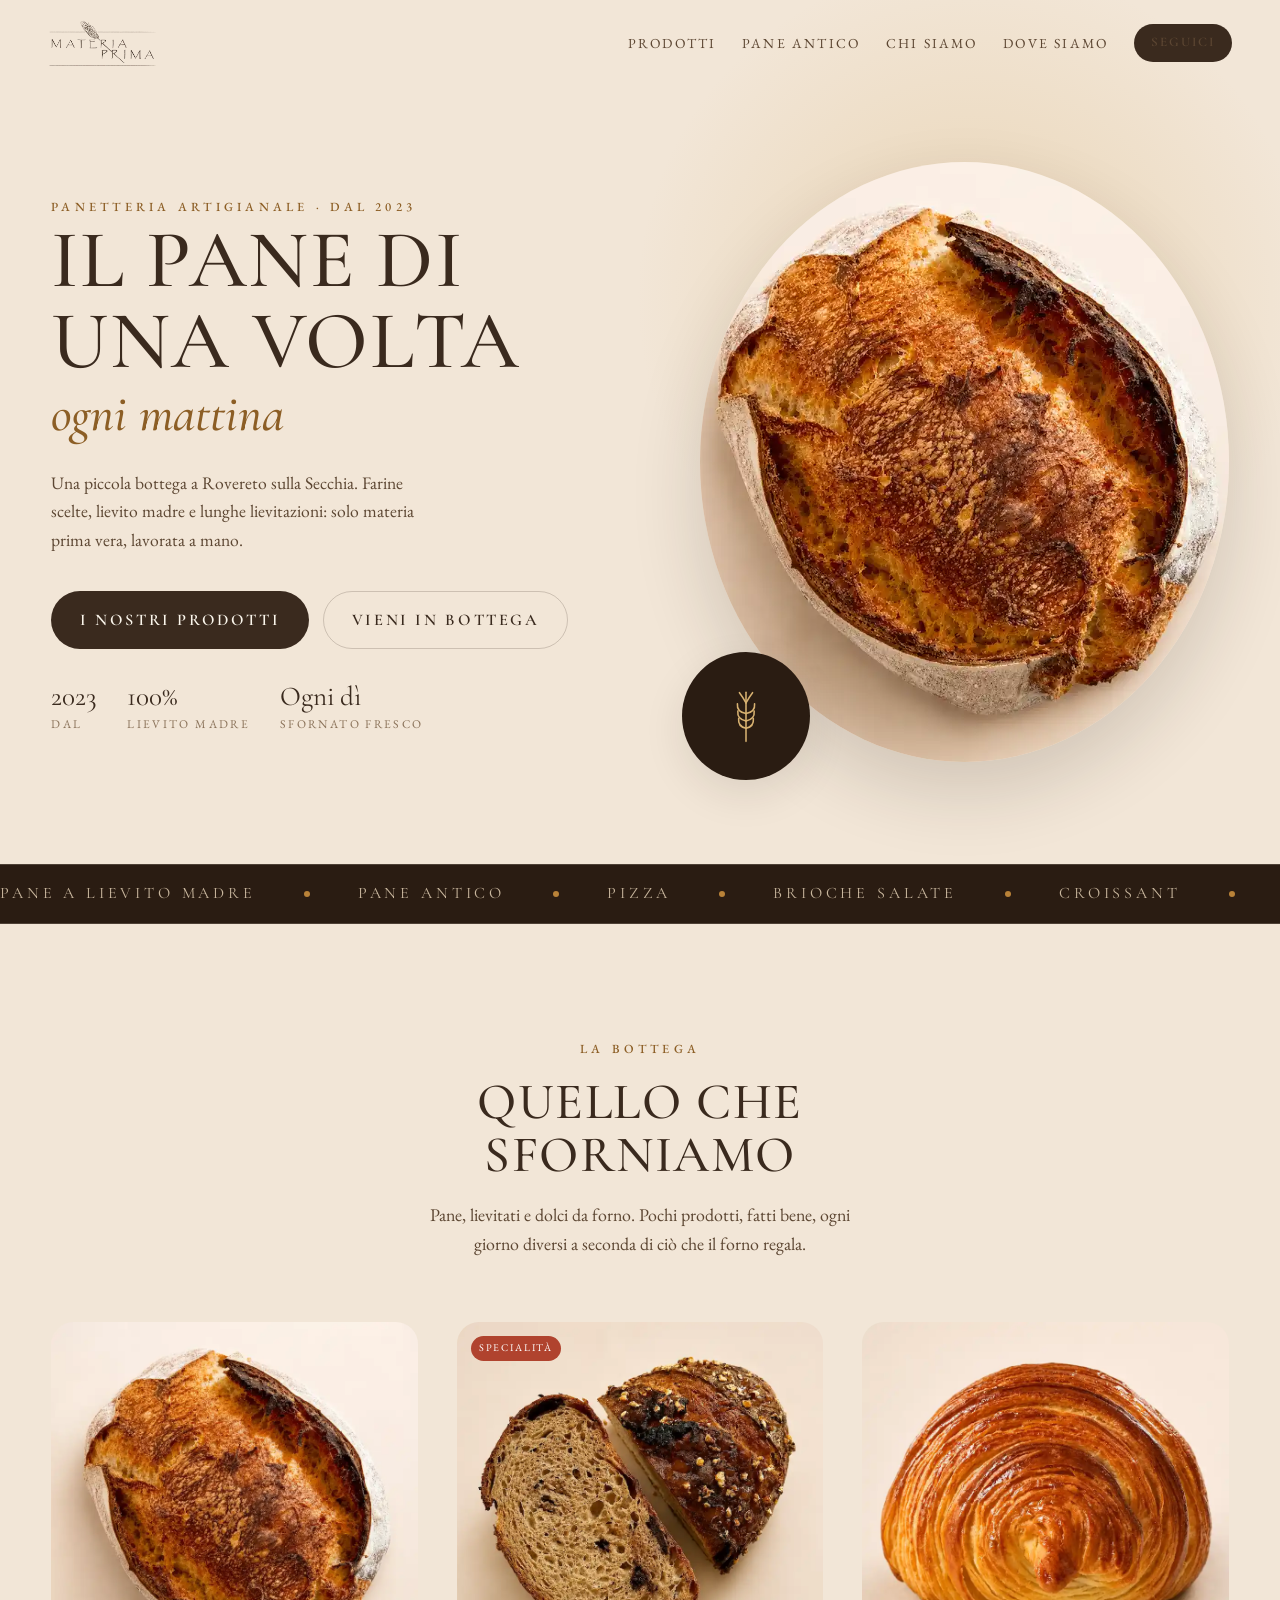
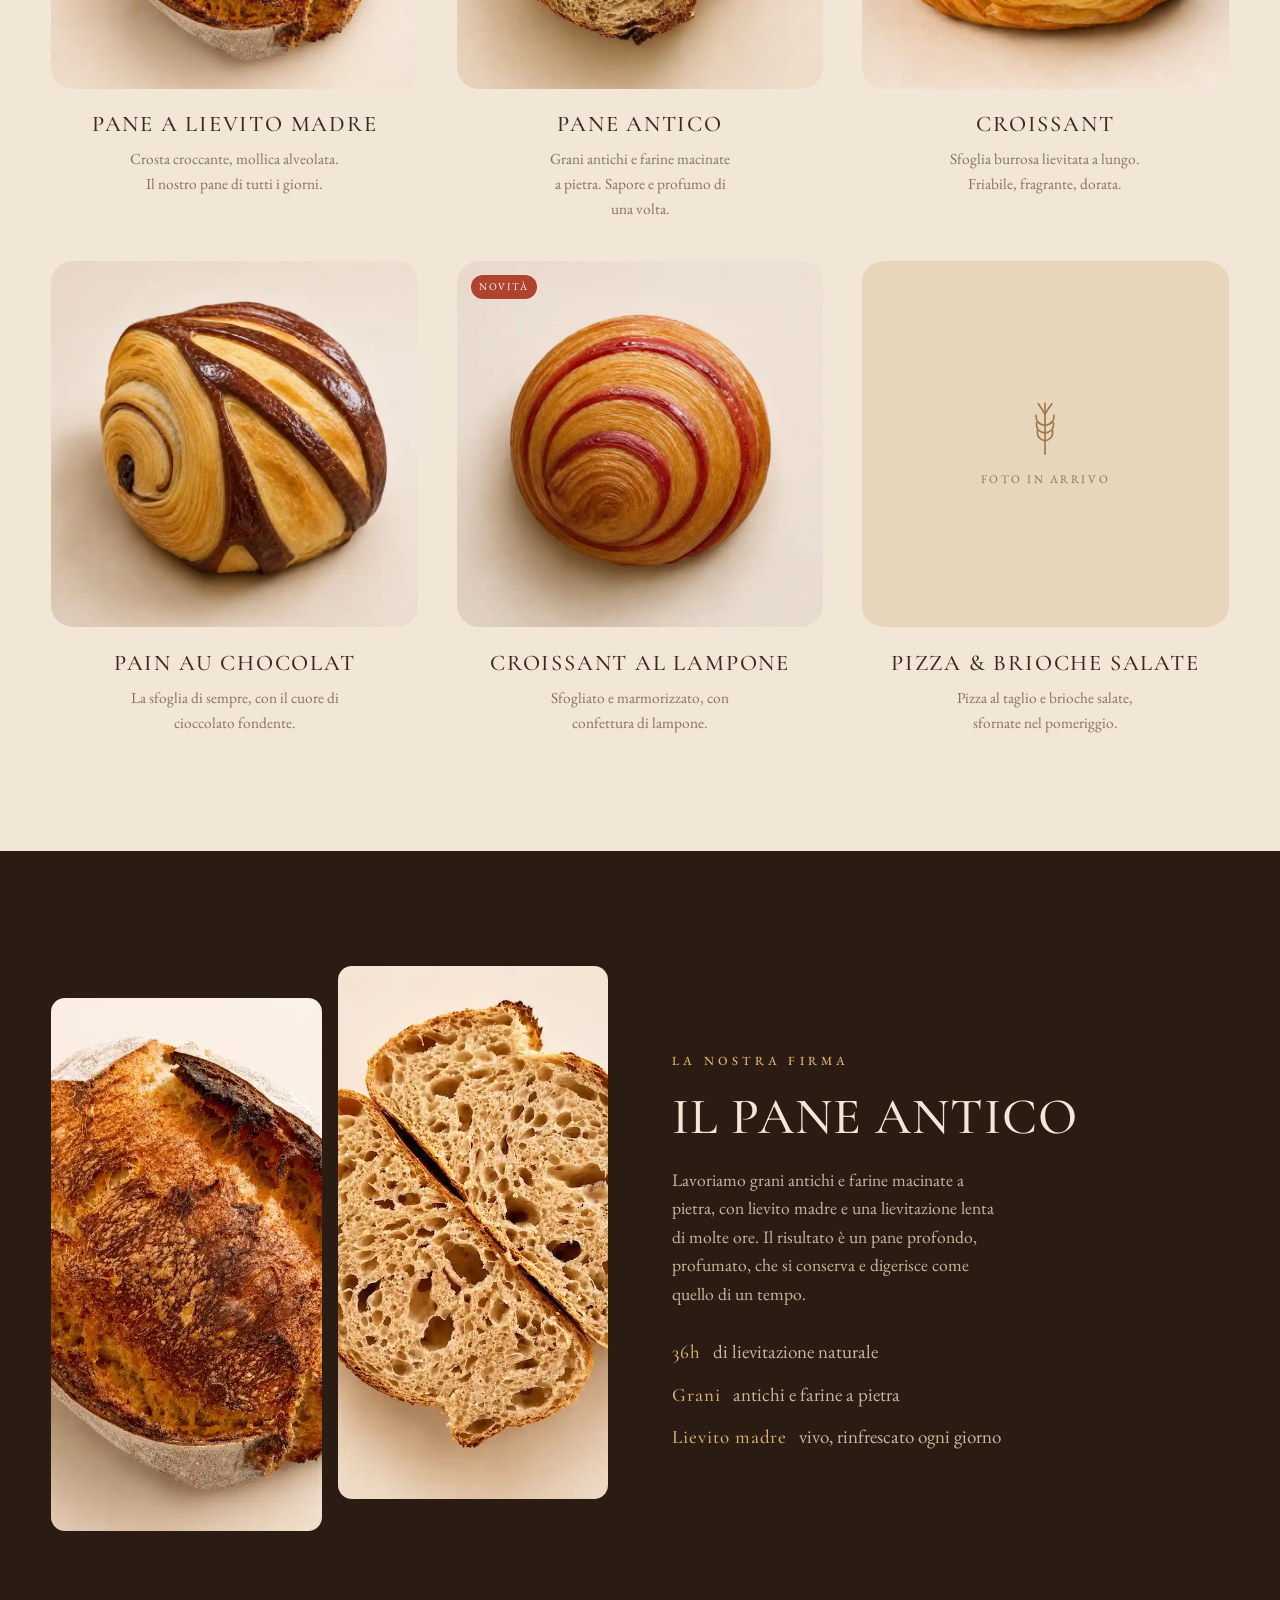
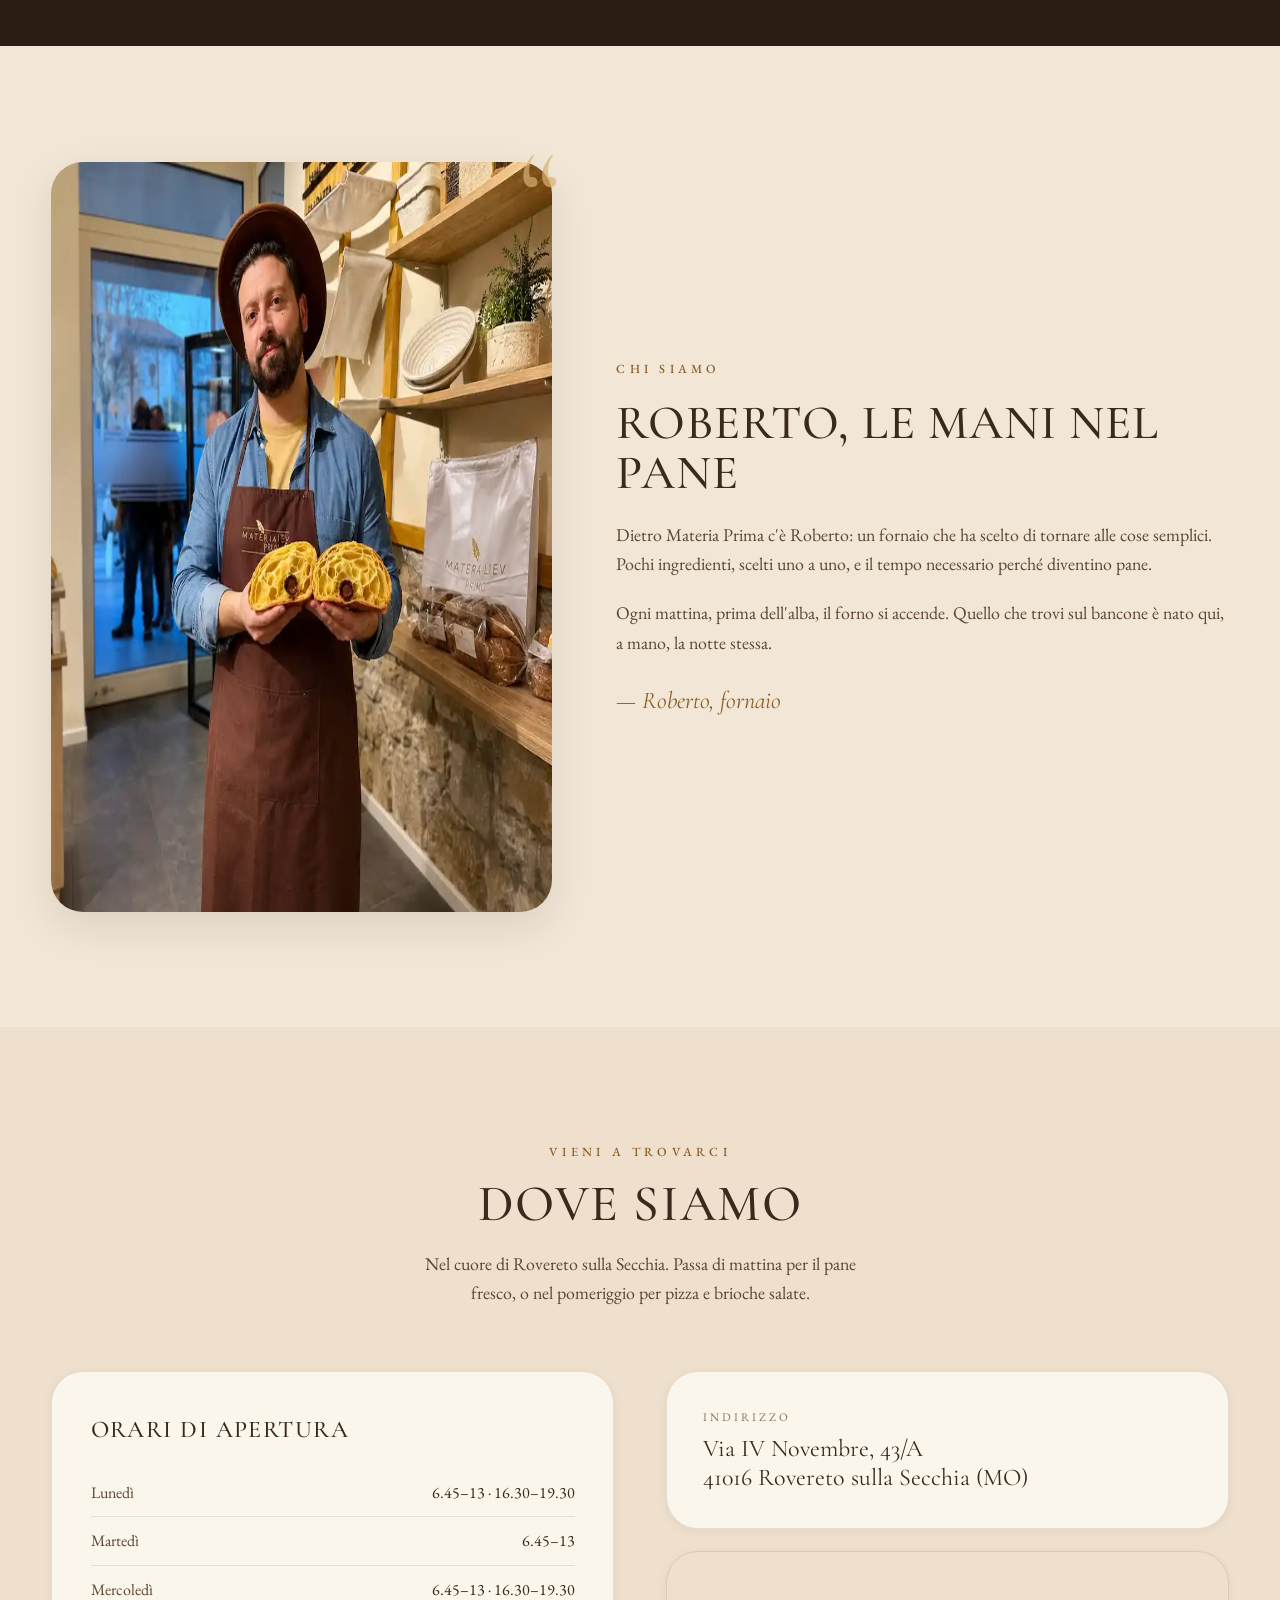
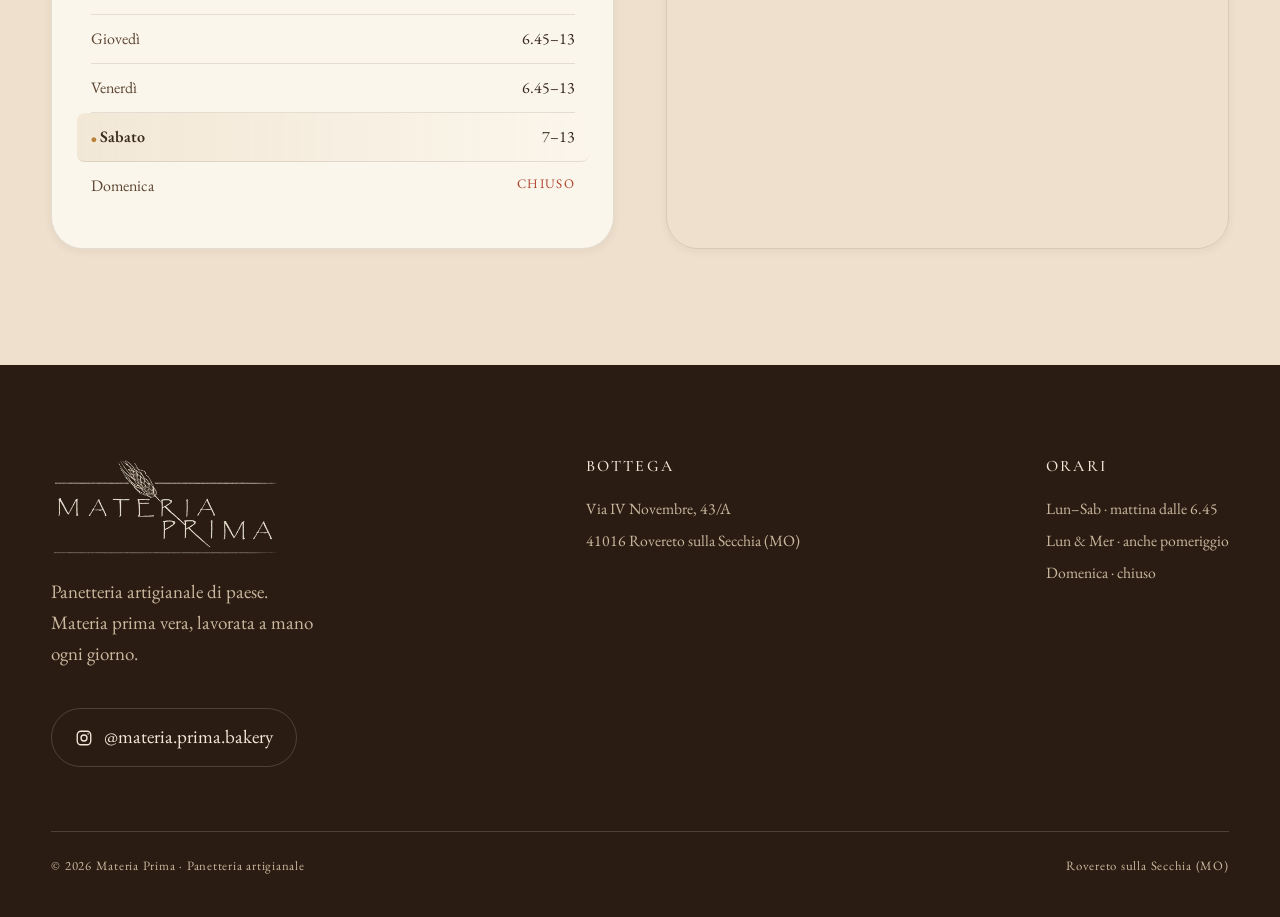
==== index.html @ d449bf7d "Lancio sito Materia Prima Bakery Home page completa con design system del brand: hero, prodotti, sez" ====
<!DOCTYPE html>
<html lang="it">
<head>
<meta charset="UTF-8">
<meta name="viewport" content="width=device-width, initial-scale=1.0">
<title>Materia Prima — Panetteria artigianale · Rovereto sulla Secchia</title>
<meta name="description" content="Panetteria artigianale a Rovereto sulla Secchia. Pane a lievito madre, grani antichi, croissant e lievitati fatti a mano ogni giorno da Roberto.">
<meta name="theme-color" content="#2A1C12">
<link rel="preconnect" href="https://fonts.googleapis.com">
<link rel="preconnect" href="https://fonts.gstatic.com" crossorigin>
<link href="https://fonts.googleapis.com/css2?family=Cormorant+Garamond:ital,wght@0,400;0,500;0,600;0,700;1,400;1,500&family=EB+Garamond:ital,wght@0,400;0,500;0,600;1,400&display=swap" rel="stylesheet">
<style>
/* ============================================================
   MATERIA PRIMA — Brand System
   ============================================================ */
:root {
  --paper:        #F2E6D7;
  --paper-soft:   #EFE0CD;
  --paper-tan:    #E7D5BC;
  --paper-card:   #FBF6EC;
  --espresso:     #2A1C12;
  --espresso-2:   #36251A;
  --ink:    #3A2A1E;
  --ink-2:  #5C4632;
  --ink-3:  #8A7259;
  --ink-on-dark:   #F3E8D8;
  --ink-on-dark-2: #C9B79E;
  --gold:        #B98238;
  --gold-deep:   #8C5E25;
  --gold-soft:   #D8B271;
  --terracotta:  #B0432E;
  --terracotta-deep: #8E3322;
  --hair:      rgba(58,42,30,.20);
  --hair-soft: rgba(58,42,30,.12);
  --hair-dark: rgba(243,232,216,.18);
  --display: 'Cormorant Garamond', Georgia, serif;
  --body:    'EB Garamond', Georgia, serif;
  --r-sm: 8px;
  --r-md: 14px;
  --r-lg: 22px;
  --r-xl: 32px;
  --shadow-sm: 0 2px 10px rgba(42,28,18,.06);
  --shadow-md: 0 14px 40px rgba(42,28,18,.10);
  --shadow-lg: 0 30px 70px rgba(42,28,18,.16);
  --ease: cubic-bezier(.22,.61,.36,1);
}

*, *::before, *::after { box-sizing: border-box; }
html { scroll-behavior: smooth; }

body {
  margin: 0;
  background: var(--paper);
  color: var(--ink);
  font-family: var(--body);
  font-size: 19px;
  line-height: 1.62;
  font-weight: 400;
  -webkit-font-smoothing: antialiased;
  text-rendering: optimizeLegibility;
}

img { display: block; max-width: 100%; }
p { text-wrap: pretty; }
::selection { background: var(--gold-soft); color: var(--ink); }

/* ---------- Type ---------- */
.eyebrow {
  font-family: var(--body);
  font-size: .78rem;
  font-weight: 500;
  letter-spacing: .34em;
  text-transform: uppercase;
  color: var(--gold-deep);
}

/* ---------- Buttons ---------- */
.btn {
  display: inline-flex; align-items: center; justify-content: center; gap: .6em;
  font-family: var(--display); font-weight: 600; font-size: 1.02rem;
  text-transform: uppercase; letter-spacing: .16em;
  padding: .92em 1.7em; border-radius: 999px;
  background: var(--ink); color: var(--paper-card);
  border: 1px solid transparent; cursor: pointer; text-decoration: none;
  transition: transform .14s var(--ease), box-shadow .25s var(--ease);
  white-space: nowrap;
}
.btn:hover { box-shadow: var(--shadow-md); }
.btn:active { transform: scale(.97); }
.btn-outline {
  background: transparent; color: var(--ink);
  border-color: var(--hair);
}
.btn-outline:hover { background: rgba(58,42,30,.05); }

/* ---------- Layout ---------- */
.wrap { width: min(1200px, 92vw); margin-inline: auto; }
.section { padding: clamp(64px,9vw,128px) 0; }

/* ---------- Reveal ---------- */
.reveal { opacity: 0; transform: translateY(26px); transition: opacity .9s var(--ease), transform .9s var(--ease); }
.reveal.in { opacity: 1; transform: none; }

/* ---------- Section head ---------- */
.sec-head { text-align: center; max-width: 60ch; margin: 0 auto clamp(40px,5vw,64px); }
.sec-head .eyebrow { display: block; margin-bottom: 1rem; }
.sec-head h2 {
  font-family: var(--display); font-weight: 500; text-transform: uppercase;
  letter-spacing: .03em; font-size: clamp(2rem,4.4vw,3.2rem); line-height: 1.04; margin: 0;
}
.sec-head p { color: var(--ink-2); font-size: 1.12rem; margin: 1.1rem auto 0; max-width: 48ch; }

/* ============ NAV ============ */
.nav {
  position: fixed; top: 0; left: 0; right: 0; z-index: 60;
  display: flex; align-items: center; justify-content: space-between;
  padding: 18px clamp(20px,4vw,48px);
  transition: background .35s var(--ease), box-shadow .35s var(--ease), padding .35s var(--ease);
}
.nav.scrolled {
  background: rgba(242,230,215,.88);
  backdrop-filter: blur(14px) saturate(150%);
  -webkit-backdrop-filter: blur(14px) saturate(150%);
  box-shadow: 0 1px 0 var(--hair-soft);
  padding-top: 12px; padding-bottom: 12px;
}
.nav .brand { display: inline-flex; align-items: center; }
.nav .brand-logo { height: 50px; width: auto; display: block; transition: height .35s var(--ease); }
.nav.scrolled .brand-logo { height: 42px; }
.nav-links { display: flex; align-items: center; gap: clamp(14px,2vw,30px); }
.nav-links a {
  color: var(--ink-2); text-decoration: none;
  font-size: .86rem; letter-spacing: .16em; text-transform: uppercase;
  transition: color .2s var(--ease);
}
.nav-links a:hover { color: var(--ink); }
.nav-links .btn { padding: .6em 1.2em; font-size: .82rem; }
.nav-toggle {
  display: none; background: none; border: 0; cursor: pointer; padding: 8px;
  position: relative; z-index: 62;
}
.nav-toggle span { display: block; width: 24px; height: 2px; background: var(--ink); margin: 5px 0; transition: .3s var(--ease); }

@media (max-width: 860px) {
  .nav-links {
    position: fixed; inset: 0 0 auto 0; top: 0;
    flex-direction: column; align-items: flex-start; gap: 8px;
    background: var(--paper); padding: 90px 28px 28px;
    transform: translateY(-110%); transition: transform .4s var(--ease);
    box-shadow: var(--shadow-md); z-index: 61;
  }
  .nav-links.open { transform: none; }
  .nav-links a { font-size: 1.1rem; padding: 10px 0; width: 100%; }
  .nav-links .btn { margin-top: 8px; width: 100%; justify-content: center; }
  .nav-toggle { display: block; }
  .nav.menu-open .nav-toggle span:nth-child(1) { transform: translateY(7px) rotate(45deg); }
  .nav.menu-open .nav-toggle span:nth-child(2) { opacity: 0; }
  .nav.menu-open .nav-toggle span:nth-child(3) { transform: translateY(-7px) rotate(-45deg); }
}

/* ============ HERO ============ */
.hero {
  position: relative;
  padding: clamp(120px,18vh,200px) 0 clamp(60px,8vw,110px);
  overflow: hidden;
}
.hero-glow {
  position: absolute; top: -10%; right: -6%;
  width: 60vw; height: 60vw; max-width: 780px; max-height: 780px;
  background: radial-gradient(circle, rgba(216,178,113,.34), rgba(216,178,113,0) 62%);
  pointer-events: none; z-index: 0;
}
.hero-inner {
  position: relative; z-index: 1;
  display: grid; grid-template-columns: 1.05fr .95fr;
  gap: clamp(30px,5vw,70px); align-items: center;
}
.hero-copy .eyebrow { margin-bottom: 1.6rem; }
.hero-copy h1 {
  font-family: var(--display); font-weight: 500; text-transform: uppercase;
  letter-spacing: .02em; font-size: clamp(2.6rem,6.4vw,5.4rem);
  line-height: .98; margin: 0; color: var(--ink);
}
.hero-copy h1 .it {
  display: block; font-style: italic; text-transform: none;
  letter-spacing: 0; font-weight: 500; color: var(--gold-deep);
  font-size: .62em; margin-top: .18em;
}
.hero-copy .lede { margin: 1.8rem 0 2.3rem; max-width: 46ch; color: var(--ink-2); font-size: 1.1rem; }
.hero-cta { display: flex; flex-wrap: wrap; gap: 14px; align-items: center; }
.hero-media { position: relative; }
.hero-media img {
  width: 100%; aspect-ratio: 1/1; object-fit: cover;
  border-radius: 50%; box-shadow: var(--shadow-lg);
}
.hero-stamp {
  position: absolute; bottom: -18px; left: -18px;
  width: 128px; height: 128px; border-radius: 50%;
  background: var(--espresso); color: var(--gold-soft);
  display: flex; align-items: center; justify-content: center;
  box-shadow: var(--shadow-md);
}
.hero-stamp svg { width: 54px; height: 54px; }
.hero-meta { display: flex; gap: 30px; margin-top: 34px; flex-wrap: wrap; }
.hero-meta .m .k { font-family: var(--display); font-size: 1.7rem; color: var(--ink); line-height: 1; }
.hero-meta .m .l { font-size: .74rem; letter-spacing: .2em; text-transform: uppercase; color: var(--ink-3); margin-top: .3rem; }

@media (max-width: 860px) {
  .hero-inner { grid-template-columns: 1fr; }
  .hero-media { order: -1; max-width: 340px; margin: 0 auto; }
  .hero-stamp { width: 96px; height: 96px; bottom: -12px; left: -12px; }
  .hero-stamp svg { width: 40px; height: 40px; }
  .hero-copy h1 { text-align: center; }
  .hero-copy .eyebrow { display: block; text-align: center; }
  .hero-copy .lede { text-align: center; margin-left: auto; margin-right: auto; }
  .hero-cta { justify-content: center; }
  .hero-meta { justify-content: center; }
}

/* ============ MARQUEE STRIP ============ */
.strip {
  background: var(--espresso); color: var(--ink-on-dark-2);
  overflow: hidden; padding: 16px 0;
  border-top: 1px solid var(--hair-dark);
  border-bottom: 1px solid var(--hair-dark);
}
.strip-track {
  display: flex; gap: 48px; white-space: nowrap;
  width: max-content; animation: scrollx 32s linear infinite;
}
.strip-track span {
  font-family: var(--display); text-transform: uppercase;
  letter-spacing: .24em; font-size: 1rem;
  display: inline-flex; align-items: center; gap: 48px;
}
.strip-track span::after {
  content: ""; width: 6px; height: 6px; border-radius: 50%;
  background: var(--gold); display: inline-block;
}
@keyframes scrollx { to { transform: translateX(-50%); } }

/* ============ PRODUCTS ============ */
.prod-grid {
  display: grid; grid-template-columns: repeat(3,1fr);
  gap: clamp(20px,3vw,40px);
}
@media (max-width: 860px) { .prod-grid { grid-template-columns: repeat(2,1fr); } }
@media (max-width: 480px) { .prod-grid { grid-template-columns: 1fr; } }

.prod { text-align: center; }
.prod .ph {
  position: relative; border-radius: var(--r-lg);
  overflow: hidden; aspect-ratio: 1/1; background: var(--paper-soft);
}
.prod .ph img {
  width: 100%; height: 100%; object-fit: cover;
  transition: transform .7s var(--ease);
}
.prod:hover .ph img { transform: scale(1.05); }
.prod h3 {
  font-family: var(--display); text-transform: uppercase;
  letter-spacing: .08em; font-weight: 500; font-size: 1.4rem; margin: 1.1rem 0 .3rem;
}
.prod p { color: var(--ink-3); font-size: .96rem; margin: 0 auto; max-width: 30ch; }
.prod .tag-new {
  position: absolute; top: 14px; left: 14px;
  background: var(--terracotta); color: #fff;
  font-size: .64rem; letter-spacing: .18em; text-transform: uppercase;
  padding: .4em .8em; border-radius: 999px;
}
.prod .ph.placeholder {
  display: flex; flex-direction: column; align-items: center;
  justify-content: center; gap: 14px;
  background: var(--paper-tan); color: var(--gold-deep);
}
.prod .ph.placeholder svg { width: 56px; height: 56px; opacity: .8; }
.prod .ph.placeholder .pl-txt {
  font-size: .72rem; letter-spacing: .22em;
  text-transform: uppercase; color: var(--ink-3);
}

/* ============ FEATURE SECTION (dark) ============ */
.feature { background: var(--espresso); color: var(--ink-on-dark); }
.feat-inner {
  display: grid; grid-template-columns: 1fr 1fr;
  gap: clamp(30px,5vw,72px); align-items: center;
}
.feat-media { display: grid; grid-template-columns: 1fr 1fr; gap: 16px; }
.feat-media img {
  width: 100%; aspect-ratio: 3/4; object-fit: cover;
  border-radius: var(--r-md);
}
.feat-media img:first-child { margin-top: 32px; }
.feature .eyebrow { color: var(--gold-soft); }
.feature h2 {
  font-family: var(--display); font-weight: 500; text-transform: uppercase;
  letter-spacing: .02em; font-size: clamp(2rem,4.4vw,3.2rem);
  line-height: 1.02; margin: 1rem 0 0; color: var(--ink-on-dark);
}
.feature p { color: var(--ink-on-dark-2); font-size: 1.1rem; margin: 1.4rem 0 0; max-width: 42ch; }
.feat-list { list-style: none; padding: 0; margin: 1.8rem 0 0; display: grid; gap: 12px; }
.feat-list li { display: flex; gap: 12px; align-items: baseline; color: var(--ink-on-dark-2); }
.feat-list li b { color: var(--gold-soft); font-family: var(--display); font-weight: 500; letter-spacing: .05em; }

@media (max-width: 860px) {
  .feat-inner { grid-template-columns: 1fr; }
  .feat-media { max-width: 480px; margin: 0 auto; }
}

/* ============ CHI SIAMO ============ */
.about-inner {
  display: grid; grid-template-columns: .9fr 1.1fr;
  gap: clamp(30px,5vw,70px); align-items: center;
}
.about-media { position: relative; }
.about-media img { width: 100%; border-radius: var(--r-xl); box-shadow: var(--shadow-md); }
.about-media .quote-mark {
  position: absolute; top: -30px; right: -10px;
  font-family: var(--display); font-size: 8rem;
  color: var(--gold-soft); line-height: 1; opacity: .7;
}
.about h2 {
  font-family: var(--display); font-weight: 500; text-transform: uppercase;
  letter-spacing: .02em; font-size: clamp(2rem,4.4vw,3rem);
  line-height: 1.04; margin: 1rem 0 0;
}
.about p { color: var(--ink-2); font-size: 1.12rem; margin: 1.3rem 0 0; }
.about .sign { font-family: var(--display); font-style: italic; font-size: 1.5rem; color: var(--gold-deep); margin-top: 1.6rem; }

@media (max-width: 860px) {
  .about-inner { grid-template-columns: 1fr; }
  .about-media { max-width: 440px; margin: 0 auto; }
}

/* ============ DOVE / ORARI ============ */
.visit { background: var(--paper-soft); }
.visit-inner {
  display: grid; grid-template-columns: 1fr 1fr;
  gap: clamp(24px,4vw,56px); align-items: stretch;
}
.hours {
  background: var(--paper-card); border: 1px solid var(--hair-soft);
  border-radius: var(--r-xl); padding: clamp(26px,3vw,40px);
  box-shadow: var(--shadow-sm);
}
.hours h3 {
  font-family: var(--display); text-transform: uppercase;
  letter-spacing: .06em; font-weight: 500; font-size: 1.5rem; margin: 0 0 1.2rem;
}
.hours .row {
  display: flex; justify-content: space-between; gap: 16px;
  padding: 11px 0; border-bottom: 1px solid var(--hair-soft); font-size: 1rem;
}
.hours .row:last-child { border-bottom: 0; }
.hours .row .d { color: var(--ink-2); }
.hours .row .t { color: var(--ink); font-variant-numeric: tabular-nums; text-align: right; }
.hours .row.closed .t { color: var(--terracotta); letter-spacing: .1em; text-transform: uppercase; font-size: .82rem; }
.hours .row.today {
  background: linear-gradient(90deg, rgba(185,130,56,.12), transparent);
  margin: 0 -14px; padding-left: 14px; padding-right: 14px; border-radius: 8px;
}
.hours .row.today .d { color: var(--ink); font-weight: 600; }
.hours .row.today .d::before { content: "● "; color: var(--gold); font-size: .7em; vertical-align: middle; }

.visit-info { display: flex; flex-direction: column; gap: 22px; }
.info-card {
  background: var(--paper-card); border: 1px solid var(--hair-soft);
  border-radius: var(--r-xl); padding: clamp(24px,3vw,36px);
  box-shadow: var(--shadow-sm);
}
.info-card .label { font-size: .72rem; letter-spacing: .26em; text-transform: uppercase; color: var(--ink-3); }
.info-card .big { font-family: var(--display); font-size: 1.5rem; line-height: 1.2; margin: .5rem 0 0; }
.info-card a { color: var(--ink); text-decoration: none; }
.info-card a:hover { color: var(--gold-deep); }
.map-wrap {
  border-radius: var(--r-xl); overflow: hidden;
  border: 1px solid var(--hair-soft); box-shadow: var(--shadow-sm);
  min-height: 240px; flex: 1;
}
.map-wrap iframe { width: 100%; height: 100%; min-height: 260px; border: 0; display: block; filter: saturate(.78) sepia(.12); }

@media (max-width: 860px) { .visit-inner { grid-template-columns: 1fr; } }

/* ============ FOOTER ============ */
.foot {
  background: var(--espresso); color: var(--ink-on-dark-2);
  padding: clamp(56px,7vw,90px) 0 40px;
}
.foot-top { display: flex; flex-wrap: wrap; justify-content: space-between; gap: 40px; align-items: flex-start; }
.foot-col h4 {
  font-family: var(--display); text-transform: uppercase;
  letter-spacing: .14em; font-weight: 500; color: var(--ink-on-dark);
  font-size: 1rem; margin: 0 0 1rem;
}
.foot-col a, .foot-col p {
  color: var(--ink-on-dark-2); text-decoration: none;
  display: block; font-size: .98rem; margin: .4rem 0;
}
.foot-col a:hover { color: var(--gold-soft); }
.foot-bottom {
  margin-top: clamp(40px,5vw,64px); padding-top: 24px;
  border-top: 1px solid var(--hair-dark);
  display: flex; flex-wrap: wrap; justify-content: space-between;
  gap: 14px; font-size: .8rem; letter-spacing: .06em;
}
.ig-btn {
  display: inline-flex; align-items: center; gap: .6em;
  color: var(--ink-on-dark); border: 1px solid var(--hair-dark);
  padding: .7em 1.2em; border-radius: 999px; text-decoration: none;
  transition: background .25s var(--ease);
}
.ig-btn:hover { background: rgba(243,232,216,.08); }
.ig-btn svg { width: 18px; height: 18px; }

@media (prefers-reduced-motion: reduce) {
  * { scroll-behavior: auto; }
  .reveal { opacity: 1; transform: none; transition: none; }
  .strip-track { animation: none; }
}
</style>
</head>
<body>

<!-- ============ NAV ============ -->
<nav class="nav" id="nav">
  <a class="brand" href="#top" aria-label="Materia Prima — torna all'inizio">
    <img src="logo-site/logo-ink.webp" alt="Materia Prima" class="brand-logo">
  </a>
  <div class="nav-links" id="navLinks">
    <a href="#prodotti">Prodotti</a>
    <a href="#pane-antico">Pane antico</a>
    <a href="#chi-siamo">Chi siamo</a>
    <a href="#dove">Dove siamo</a>
    <a class="btn" href="https://www.instagram.com/materia.prima.bakery/" target="_blank" rel="noopener noreferrer">Seguici</a>
  </div>
  <button class="nav-toggle" id="navToggle" aria-label="Apri menu" aria-expanded="false" aria-controls="navLinks">
    <span></span><span></span><span></span>
  </button>
</nav>

<!-- ============ HERO ============ -->
<header class="hero" id="top">
  <div class="hero-glow" aria-hidden="true"></div>
  <div class="wrap hero-inner">
    <div class="hero-copy reveal">
      <span class="eyebrow">Panetteria artigianale · dal 2023</span>
      <h1>Il pane di una volta<span class="it">ogni mattina</span></h1>
      <p class="lede">Una piccola bottega a Rovereto sulla Secchia. Farine scelte, lievito madre e lunghe lievitazioni: solo materia prima vera, lavorata a mano.</p>
      <div class="hero-cta">
        <a class="btn" href="#prodotti">I nostri prodotti</a>
        <a class="btn btn-outline" href="#dove">Vieni in bottega</a>
      </div>
      <div class="hero-meta">
        <div class="m"><div class="k">2023</div><div class="l">dal</div></div>
        <div class="m"><div class="k">100%</div><div class="l">lievito madre</div></div>
        <div class="m"><div class="k">Ogni dì</div><div class="l">sfornato fresco</div></div>
      </div>
    </div>
    <div class="hero-media reveal">
      <img src="image-site-webp/Bread 1.webp" alt="Pagnotta a lievito madre, crosta dorata" width="600" height="600" loading="eager">
      <div class="hero-stamp" aria-hidden="true">
        <svg viewBox="0 0 48 66" fill="none" stroke="currentColor" stroke-width="1.9" stroke-linecap="round" stroke-linejoin="round">
          <path d="M24 64 L24 23"/><path d="M24 22 L24 4"/>
          <path d="M24 17 Q19.5 9 16 4.5"/><path d="M24 17 Q28.5 9 32 4.5"/>
          <path d="M24 30 Q12.5 28 13.5 18"/><path d="M24 30 Q35.5 28 34.5 18"/>
          <path d="M24 39 Q13 37 14 27"/><path d="M24 39 Q35 37 34 27"/>
          <path d="M24 48 Q14 46 15 36"/><path d="M24 48 Q34 46 33 36"/>
        </svg>
      </div>
    </div>
  </div>
</header>

<!-- ============ STRIP ============ -->
<div class="strip" aria-hidden="true">
  <div class="strip-track">
    <span>Pane a lievito madre</span><span>Pane antico</span><span>Pizza</span><span>Brioche salate</span><span>Croissant</span><span>Pain au chocolat</span>
    <span>Pane a lievito madre</span><span>Pane antico</span><span>Pizza</span><span>Brioche salate</span><span>Croissant</span><span>Pain au chocolat</span>
    <span>Pane a lievito madre</span><span>Pane antico</span><span>Pizza</span><span>Brioche salate</span><span>Croissant</span><span>Pain au chocolat</span>
  </div>
</div>

<!-- ============ PRODOTTI ============ -->
<section class="section" id="prodotti">
  <div class="wrap">
    <div class="sec-head reveal">
      <span class="eyebrow">La bottega</span>
      <h2>Quello che sforniamo</h2>
      <p>Pane, lievitati e dolci da forno. Pochi prodotti, fatti bene, ogni giorno diversi a seconda di ciò che il forno regala.</p>
    </div>
    <div class="prod-grid">
      <article class="prod reveal">
        <div class="ph">
          <img src="image-site-webp/Bread 1.webp" alt="Pane a lievito madre" width="600" height="600" loading="lazy">
        </div>
        <h3>Pane a lievito madre</h3>
        <p>Crosta croccante, mollica alveolata. Il nostro pane di tutti i giorni.</p>
      </article>
      <article class="prod reveal">
        <div class="ph">
          <span class="tag-new">Specialità</span>
          <img src="image-site-webp/Bread 2.webp" alt="Pane antico a grani antichi" width="600" height="600" loading="lazy">
        </div>
        <h3>Pane antico</h3>
        <p>Grani antichi e farine macinate a pietra. Sapore e profumo di una volta.</p>
      </article>
      <article class="prod reveal">
        <div class="ph">
          <img src="image-site-webp/Croissant 2.webp" alt="Croissant sfogliato" width="600" height="600" loading="lazy">
        </div>
        <h3>Croissant</h3>
        <p>Sfoglia burrosa lievitata a lungo. Friabile, fragrante, dorata.</p>
      </article>
      <article class="prod reveal">
        <div class="ph">
          <img src="image-site-webp/Croissant chocolate.webp" alt="Pain au chocolat" width="600" height="600" loading="lazy">
        </div>
        <h3>Pain au chocolat</h3>
        <p>La sfoglia di sempre, con il cuore di cioccolato fondente.</p>
      </article>
      <article class="prod reveal">
        <div class="ph">
          <span class="tag-new">Novità</span>
          <img src="image-site-webp/Croissant red.webp" alt="Croissant al lampone marmorizzato" width="600" height="600" loading="lazy">
        </div>
        <h3>Croissant al lampone</h3>
        <p>Sfogliato e marmorizzato, con confettura di lampone.</p>
      </article>
      <article class="prod reveal">
        <div class="ph placeholder" role="img" aria-label="Pizza e brioche salate, foto in arrivo">
          <svg viewBox="0 0 48 66" fill="none" stroke="currentColor" stroke-width="1.9" stroke-linecap="round" stroke-linejoin="round" aria-hidden="true">
            <path d="M24 64 L24 23"/><path d="M24 22 L24 4"/>
            <path d="M24 17 Q19.5 9 16 4.5"/><path d="M24 17 Q28.5 9 32 4.5"/>
            <path d="M24 30 Q12.5 28 13.5 18"/><path d="M24 30 Q35.5 28 34.5 18"/>
            <path d="M24 39 Q13 37 14 27"/><path d="M24 39 Q35 37 34 27"/>
            <path d="M24 48 Q14 46 15 36"/><path d="M24 48 Q34 46 33 36"/>
          </svg>
          <span class="pl-txt">Foto in arrivo</span>
        </div>
        <h3>Pizza &amp; brioche salate</h3>
        <p>Pizza al taglio e brioche salate, sfornate nel pomeriggio.</p>
      </article>
    </div>
  </div>
</section>

<!-- ============ PANE ANTICO (dark feature) ============ -->
<section class="feature section" id="pane-antico">
  <div class="wrap feat-inner">
    <div class="feat-media reveal">
      <img src="image-site-webp/Bread 1.webp" alt="Pane antico, crosta" width="400" height="533" loading="lazy">
      <img src="image-site-webp/Bread 1 open.webp" alt="Pane antico, mollica alveolata" width="400" height="533" loading="lazy">
    </div>
    <div class="reveal">
      <span class="eyebrow">La nostra firma</span>
      <h2>Il pane antico</h2>
      <p>Lavoriamo grani antichi e farine macinate a pietra, con lievito madre e una lievitazione lenta di molte ore. Il risultato è un pane profondo, profumato, che si conserva e digerisce come quello di un tempo.</p>
      <ul class="feat-list">
        <li><b>36h</b> <span>di lievitazione naturale</span></li>
        <li><b>Grani</b> <span>antichi e farine a pietra</span></li>
        <li><b>Lievito madre</b> <span>vivo, rinfrescato ogni giorno</span></li>
      </ul>
    </div>
  </div>
</section>

<!-- ============ CHI SIAMO ============ -->
<section class="about section" id="chi-siamo">
  <div class="wrap about-inner">
    <div class="about-media reveal">
      <span class="quote-mark" aria-hidden="true">&ldquo;</span>
      <img src="image-site-webp/Roberto.webp" alt="Roberto, il fornaio di Materia Prima" width="600" height="750" loading="lazy">
    </div>
    <div class="reveal">
      <span class="eyebrow">Chi siamo</span>
      <h2>Roberto, le mani nel pane</h2>
      <p>Dietro Materia Prima c'è Roberto: un fornaio che ha scelto di tornare alle cose semplici. Pochi ingredienti, scelti uno a uno, e il tempo necessario perché diventino pane.</p>
      <p>Ogni mattina, prima dell'alba, il forno si accende. Quello che trovi sul bancone è nato qui, a mano, la notte stessa.</p>
      <div class="sign">— Roberto, fornaio</div>
    </div>
  </div>
</section>

<!-- ============ DOVE / ORARI ============ -->
<section class="visit section" id="dove">
  <div class="wrap">
    <div class="sec-head reveal">
      <span class="eyebrow">Vieni a trovarci</span>
      <h2>Dove siamo</h2>
      <p>Nel cuore di Rovereto sulla Secchia. Passa di mattina per il pane fresco, o nel pomeriggio per pizza e brioche salate.</p>
    </div>
    <div class="visit-inner">
      <div class="hours reveal">
        <h3>Orari di apertura</h3>
        <div class="row" data-day="1"><span class="d">Lunedì</span><span class="t">6.45–13 · 16.30–19.30</span></div>
        <div class="row" data-day="2"><span class="d">Martedì</span><span class="t">6.45–13</span></div>
        <div class="row" data-day="3"><span class="d">Mercoledì</span><span class="t">6.45–13 · 16.30–19.30</span></div>
        <div class="row" data-day="4"><span class="d">Giovedì</span><span class="t">6.45–13</span></div>
        <div class="row" data-day="5"><span class="d">Venerdì</span><span class="t">6.45–13</span></div>
        <div class="row" data-day="6"><span class="d">Sabato</span><span class="t">7–13</span></div>
        <div class="row closed" data-day="0"><span class="d">Domenica</span><span class="t">Chiuso</span></div>
      </div>
      <div class="visit-info">
        <div class="info-card reveal">
          <div class="label">Indirizzo</div>
          <p class="big">
            <a href="https://www.google.com/maps/search/?api=1&query=Via+IV+Novembre+43%2FA+Rovereto+sulla+Secchia" target="_blank" rel="noopener noreferrer">
              Via IV Novembre, 43/A<br>41016 Rovereto sulla Secchia (MO)
            </a>
          </p>
        </div>
        <div class="map-wrap reveal">
          <iframe
            loading="lazy"
            title="Mappa Materia Prima Bakery"
            src="https://maps.google.com/maps?q=Via%20IV%20Novembre%2043%2FA%20Rovereto%20sulla%20Secchia%20MO&t=&z=15&ie=UTF8&iwloc=&output=embed"
            allowfullscreen>
          </iframe>
        </div>
      </div>
    </div>
  </div>
</section>

<!-- ============ FOOTER ============ -->
<footer class="foot">
  <div class="wrap">
    <div class="foot-top">
      <div>
        <img src="logo-site/logo-cream.webp" alt="Materia Prima" style="width:230px; max-width:62vw;" loading="lazy">
        <p style="margin-top:1.2rem; max-width:32ch; color:var(--ink-on-dark-2);">Panetteria artigianale di paese. Materia prima vera, lavorata a mano ogni giorno.</p>
        <a class="ig-btn" style="margin-top:1.2rem; display:inline-flex;" href="https://www.instagram.com/materia.prima.bakery/" target="_blank" rel="noopener noreferrer">
          <svg viewBox="0 0 24 24" fill="none" stroke="currentColor" stroke-width="1.8" aria-hidden="true"><rect x="3" y="3" width="18" height="18" rx="5"/><circle cx="12" cy="12" r="4"/><circle cx="17.5" cy="6.5" r="1" fill="currentColor" stroke="none"/></svg>
          @materia.prima.bakery
        </a>
      </div>
      <div class="foot-col">
        <h4>Bottega</h4>
        <a href="https://www.google.com/maps/search/?api=1&query=Via+IV+Novembre+43%2FA+Rovereto+sulla+Secchia" target="_blank" rel="noopener noreferrer">Via IV Novembre, 43/A</a>
        <p>41016 Rovereto sulla Secchia (MO)</p>
      </div>
      <div class="foot-col">
        <h4>Orari</h4>
        <p>Lun–Sab · mattina dalle 6.45</p>
        <p>Lun &amp; Mer · anche pomeriggio</p>
        <p>Domenica · chiuso</p>
      </div>
    </div>
    <div class="foot-bottom">
      <span>© 2026 Materia Prima · Panetteria artigianale</span>
      <span>Rovereto sulla Secchia (MO)</span>
    </div>
  </div>
</footer>

<script>
  // nav scroll state
  const nav = document.getElementById('nav');
  const onScroll = () => nav.classList.toggle('scrolled', window.scrollY > 24);
  onScroll();
  window.addEventListener('scroll', onScroll, { passive: true });

  // mobile menu
  const toggle = document.getElementById('navToggle');
  const links = document.getElementById('navLinks');
  toggle.addEventListener('click', () => {
    const isOpen = links.classList.toggle('open');
    nav.classList.toggle('menu-open', isOpen);
    toggle.setAttribute('aria-expanded', isOpen);
    toggle.setAttribute('aria-label', isOpen ? 'Chiudi menu' : 'Apri menu');
  });
  links.querySelectorAll('a').forEach(a => a.addEventListener('click', () => {
    links.classList.remove('open');
    nav.classList.remove('menu-open');
    toggle.setAttribute('aria-expanded', 'false');
    toggle.setAttribute('aria-label', 'Apri menu');
  }));

  // highlight today's hours
  const today = new Date().getDay();
  const todayRow = document.querySelector('.hours .row[data-day="' + today + '"]');
  if (todayRow) todayRow.classList.add('today');

  // reveal on scroll
  const io = new IntersectionObserver(
    (entries) => entries.forEach(e => {
      if (e.isIntersecting) { e.target.classList.add('in'); io.unobserve(e.target); }
    }),
    { threshold: .12, rootMargin: '0px 0px -8% 0px' }
  );
  document.querySelectorAll('.reveal').forEach(el => io.observe(el));
</script>
</body>
</html>
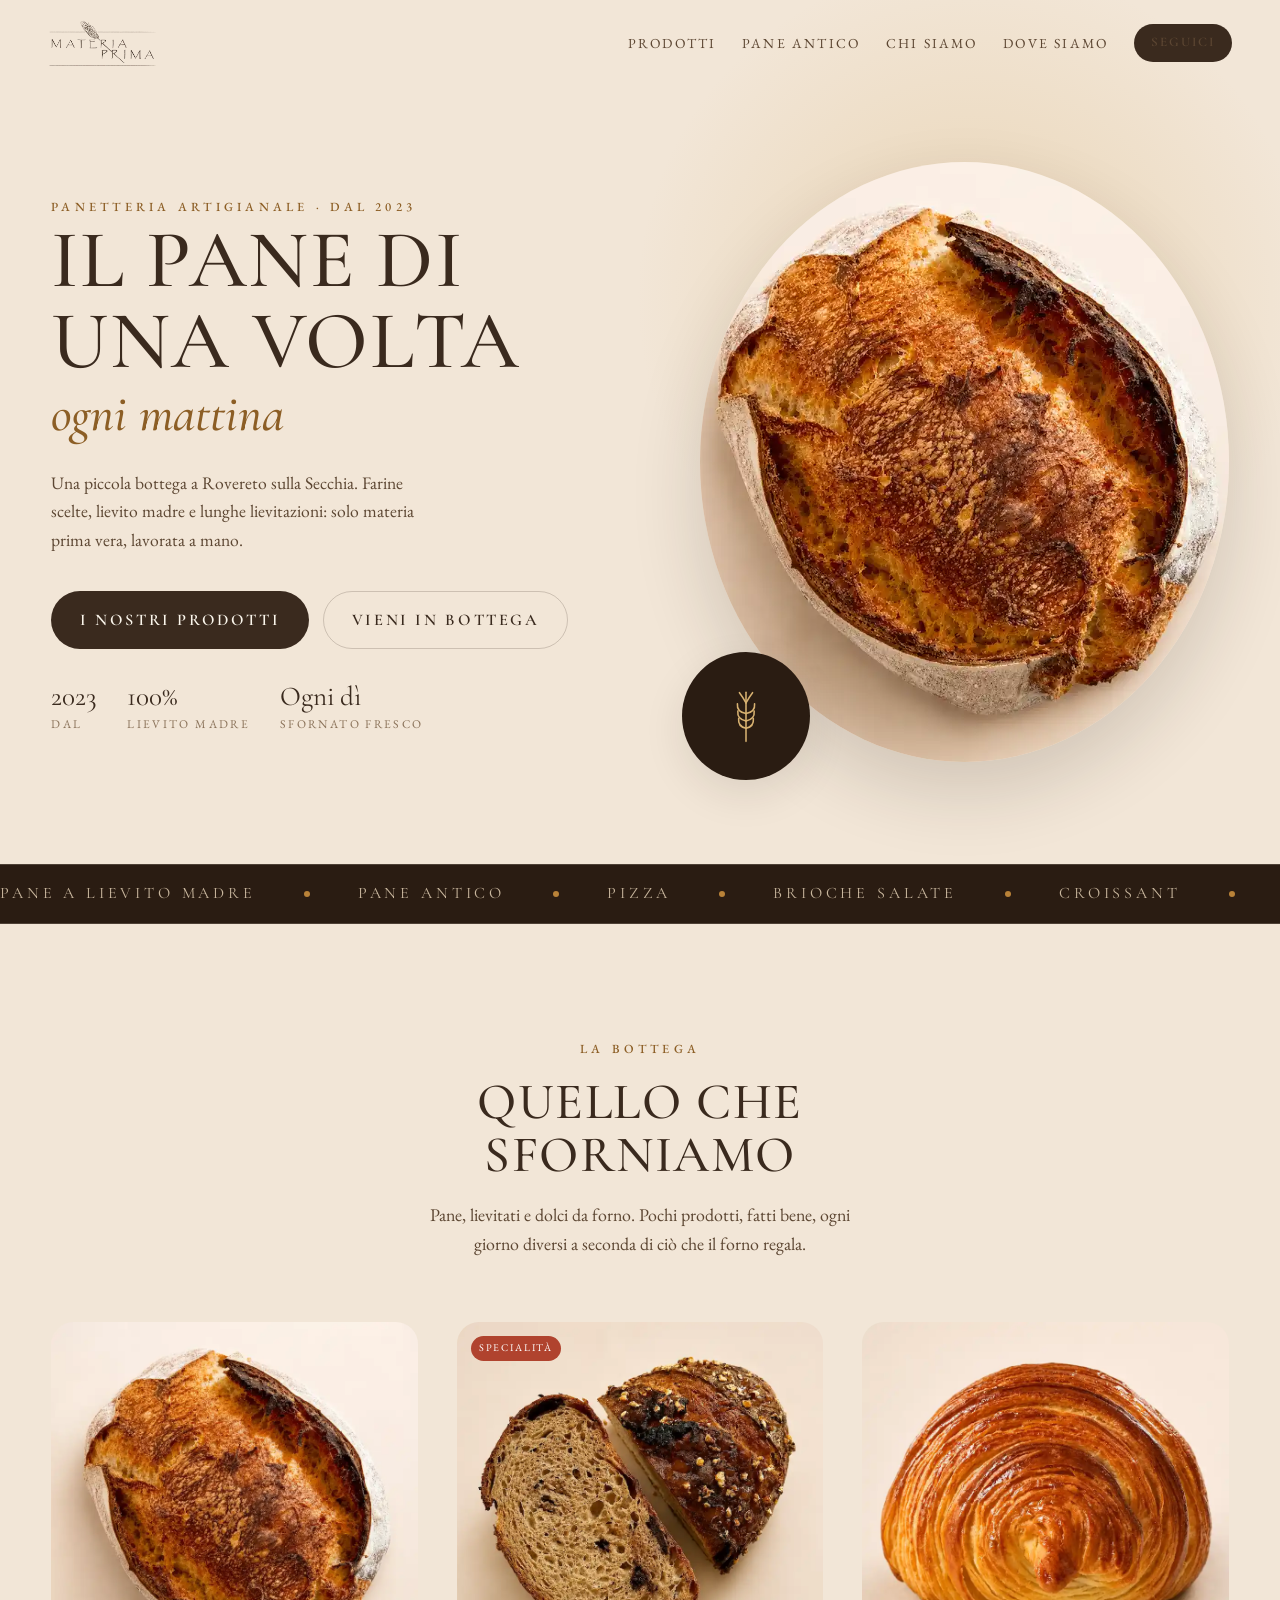
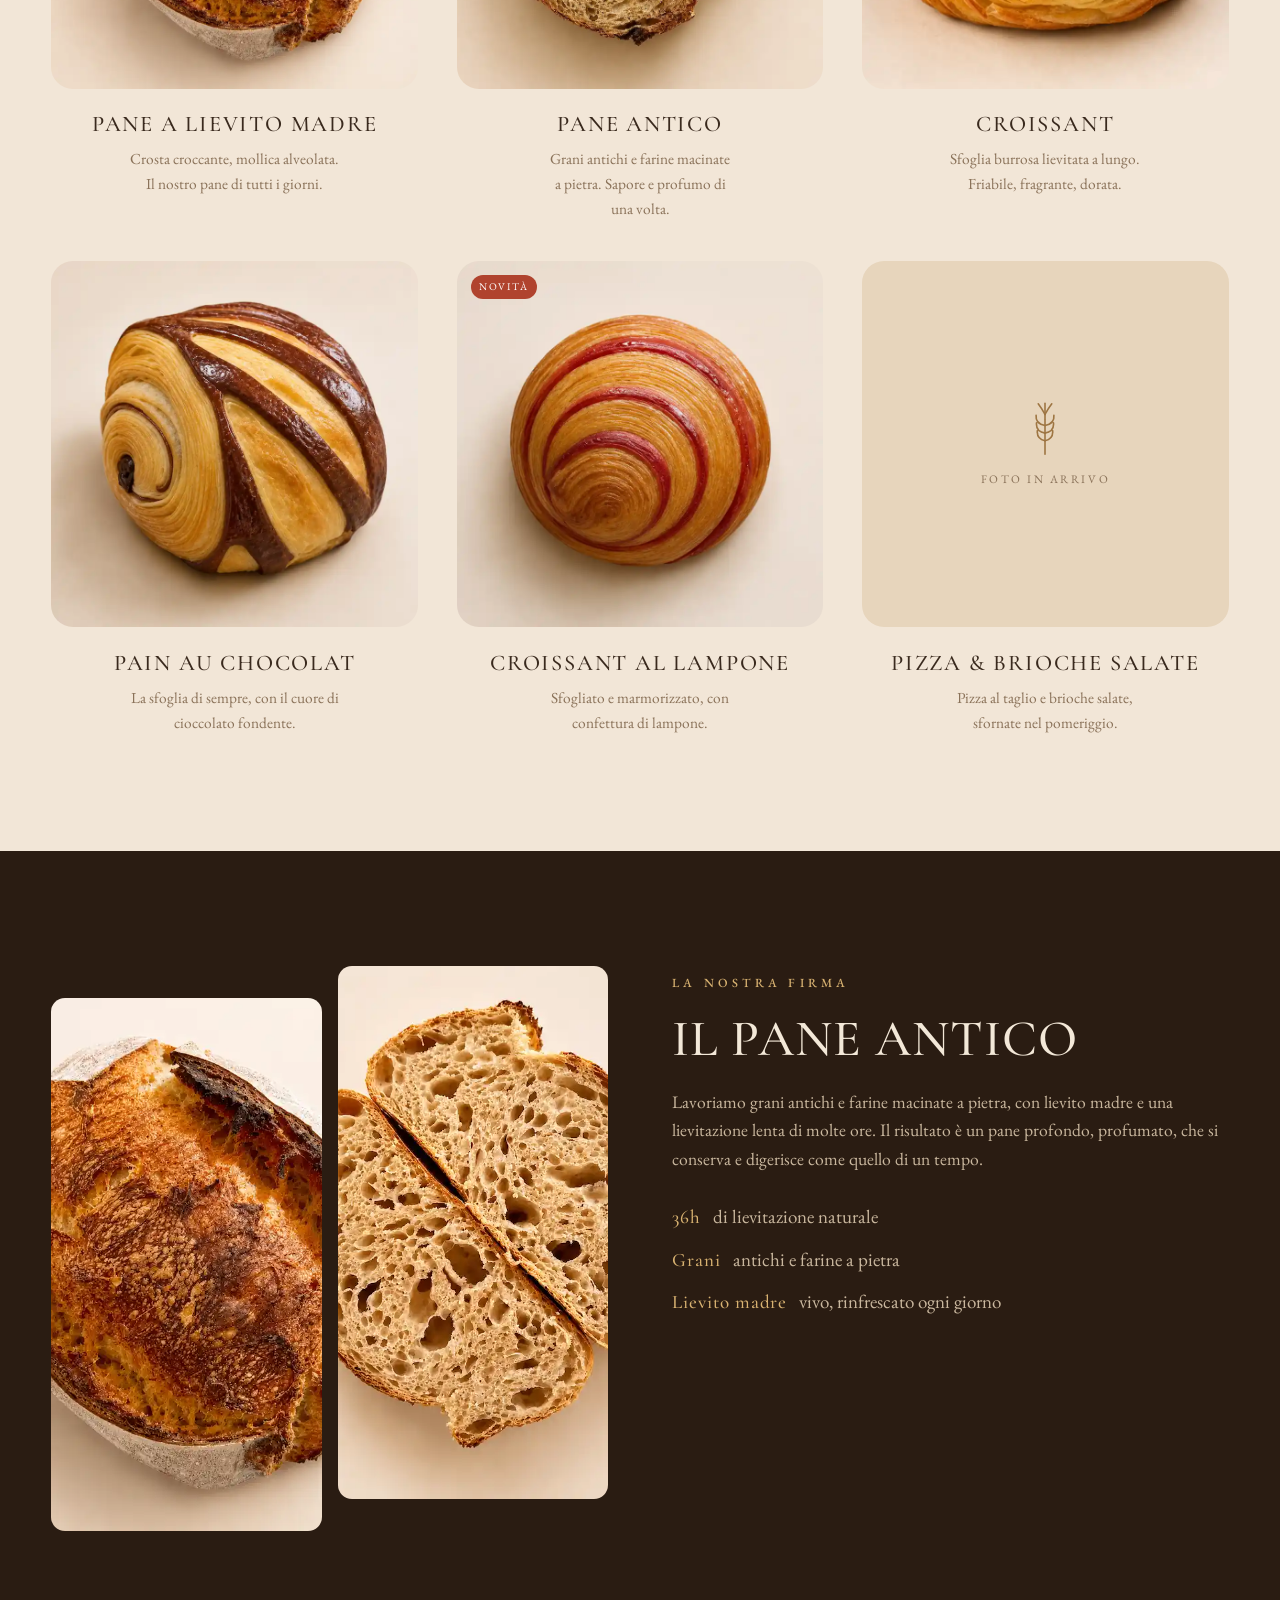
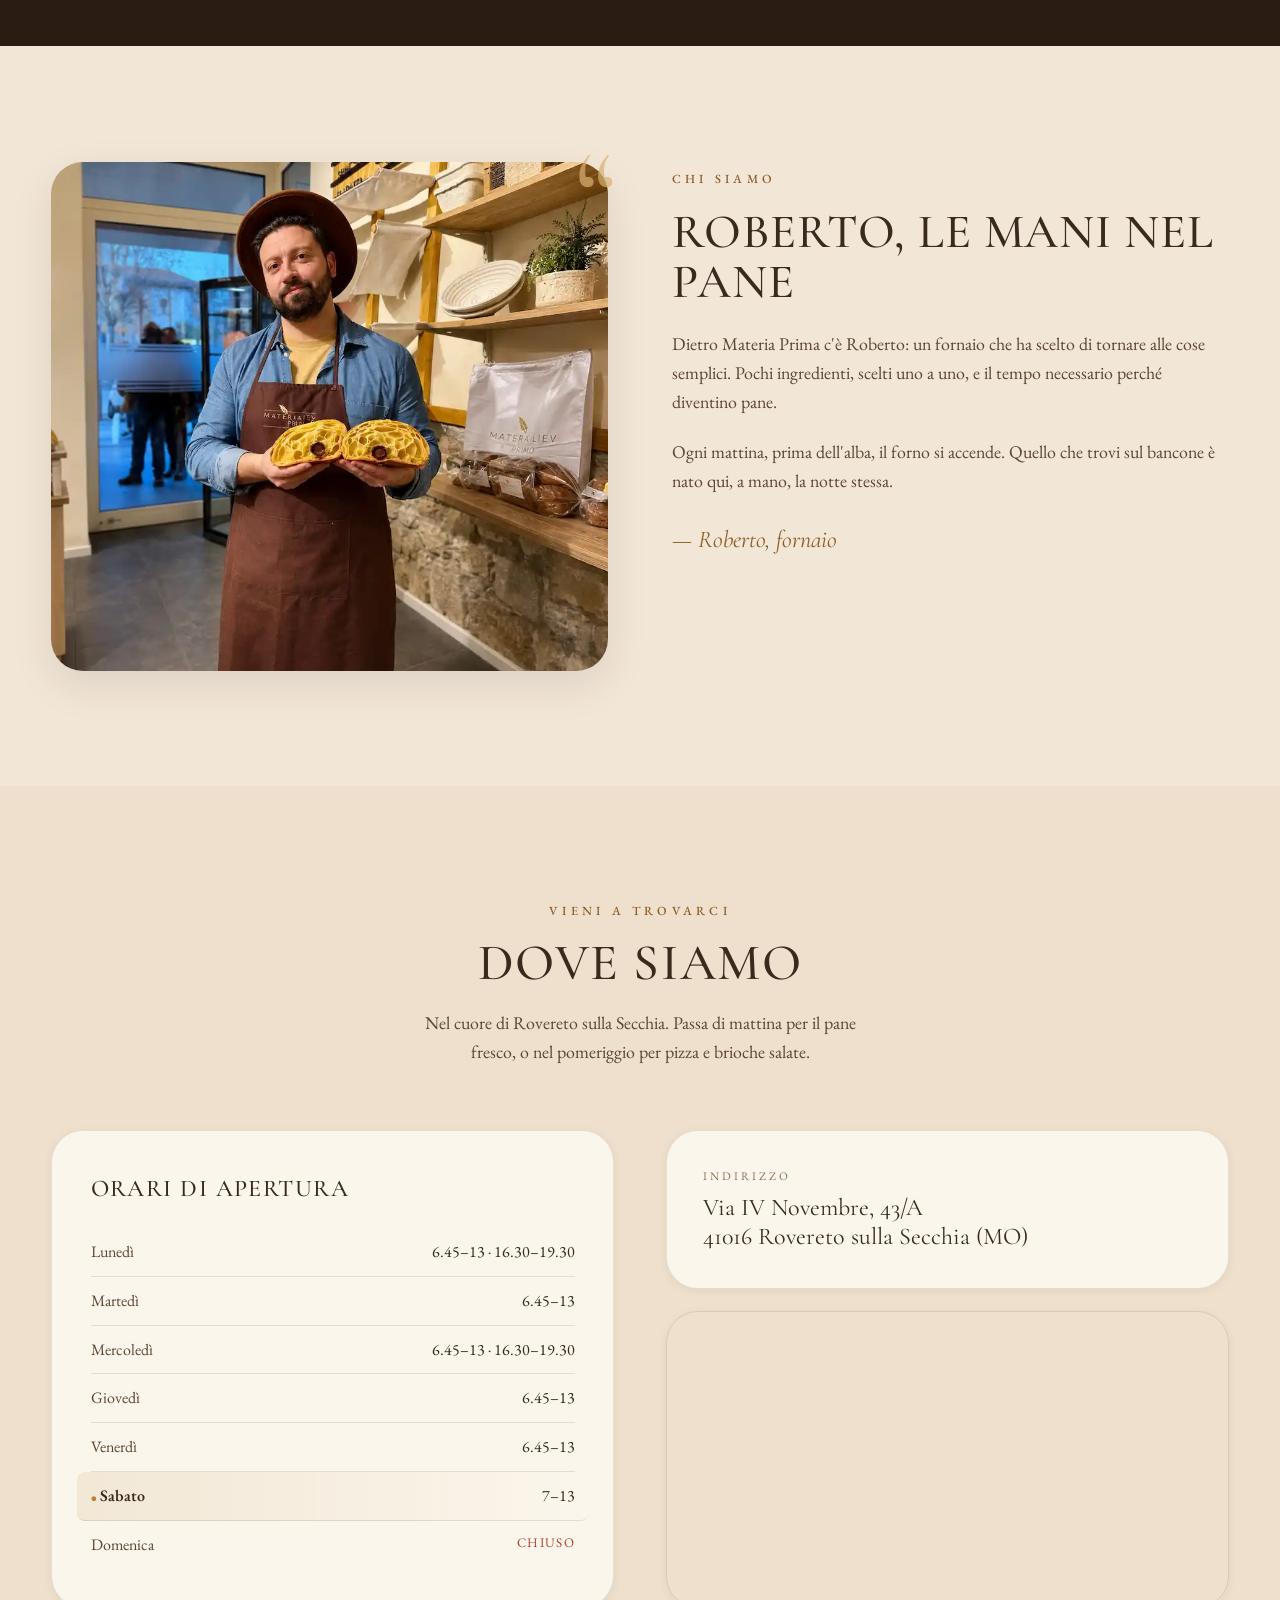
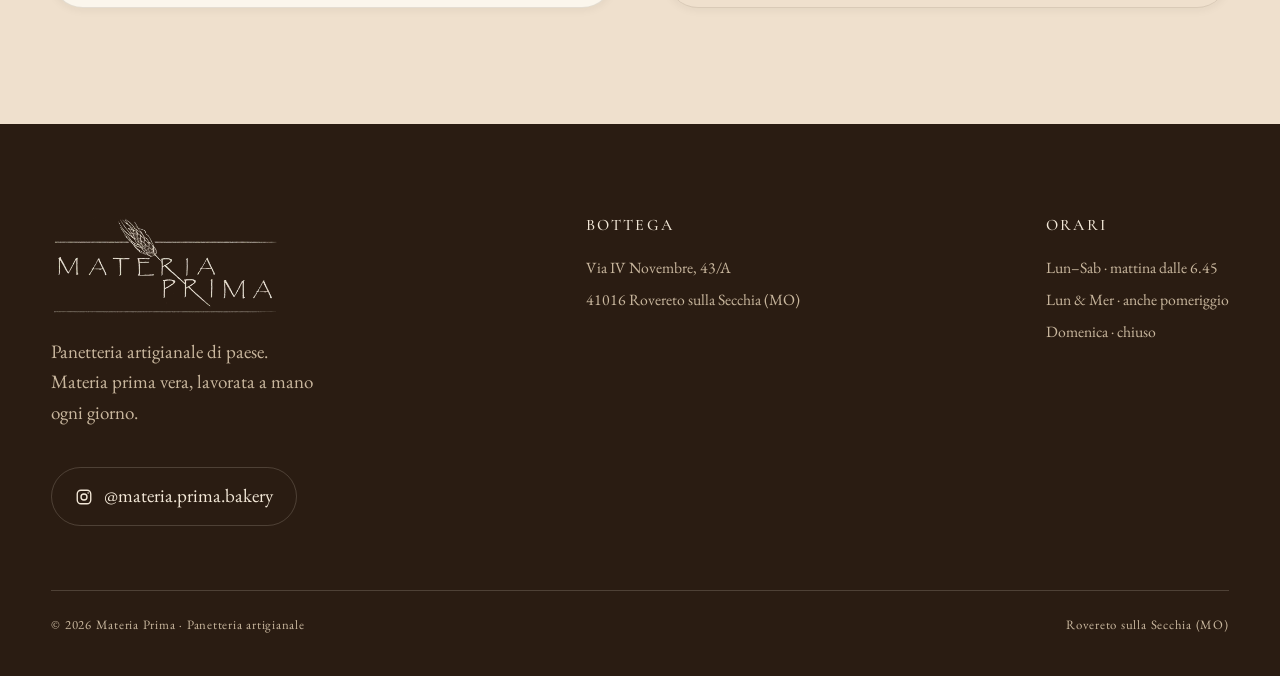
==== commit 0aaf5f58: "Corregge proporzioni foto Roberto e centratura sezioni - Rimuove attributi width/height errati da im" ====
--- a/index.html
+++ b/index.html
@@ -283,7 +283,7 @@
 .feature { background: var(--espresso); color: var(--ink-on-dark); }
 .feat-inner {
   display: grid; grid-template-columns: 1fr 1fr;
-  gap: clamp(30px,5vw,72px); align-items: center;
+  gap: clamp(30px,5vw,72px); align-items: start;
 }
 .feat-media { display: grid; grid-template-columns: 1fr 1fr; gap: 16px; }
 .feat-media img {
@@ -297,7 +297,7 @@
   letter-spacing: .02em; font-size: clamp(2rem,4.4vw,3.2rem);
   line-height: 1.02; margin: 1rem 0 0; color: var(--ink-on-dark);
 }
-.feature p { color: var(--ink-on-dark-2); font-size: 1.1rem; margin: 1.4rem 0 0; max-width: 42ch; }
+.feature p { color: var(--ink-on-dark-2); font-size: 1.1rem; margin: 1.4rem 0 0; }
 .feat-list { list-style: none; padding: 0; margin: 1.8rem 0 0; display: grid; gap: 12px; }
 .feat-list li { display: flex; gap: 12px; align-items: baseline; color: var(--ink-on-dark-2); }
 .feat-list li b { color: var(--gold-soft); font-family: var(--display); font-weight: 500; letter-spacing: .05em; }
@@ -309,11 +309,15 @@
 
 /* ============ CHI SIAMO ============ */
 .about-inner {
-  display: grid; grid-template-columns: .9fr 1.1fr;
-  gap: clamp(30px,5vw,70px); align-items: center;
+  display: grid; grid-template-columns: 1fr 1fr;
+  gap: clamp(30px,5vw,70px); align-items: start;
 }
 .about-media { position: relative; }
-.about-media img { width: 100%; border-radius: var(--r-xl); box-shadow: var(--shadow-md); }
+.about-media img {
+  display: block;
+  width: auto; max-width: 100%; height: auto;
+  border-radius: var(--r-xl); box-shadow: var(--shadow-md);
+}
 .about-media .quote-mark {
   position: absolute; top: -30px; right: -10px;
   font-family: var(--display); font-size: 8rem;
@@ -569,7 +573,7 @@
   <div class="wrap about-inner">
     <div class="about-media reveal">
       <span class="quote-mark" aria-hidden="true">&ldquo;</span>
-      <img src="image-site-webp/Roberto.webp" alt="Roberto, il fornaio di Materia Prima" width="600" height="750" loading="lazy">
+      <img src="image-site-webp/Roberto.webp" alt="Roberto, il fornaio di Materia Prima" loading="lazy" style="width:100%;height:auto;">
     </div>
     <div class="reveal">
       <span class="eyebrow">Chi siamo</span>
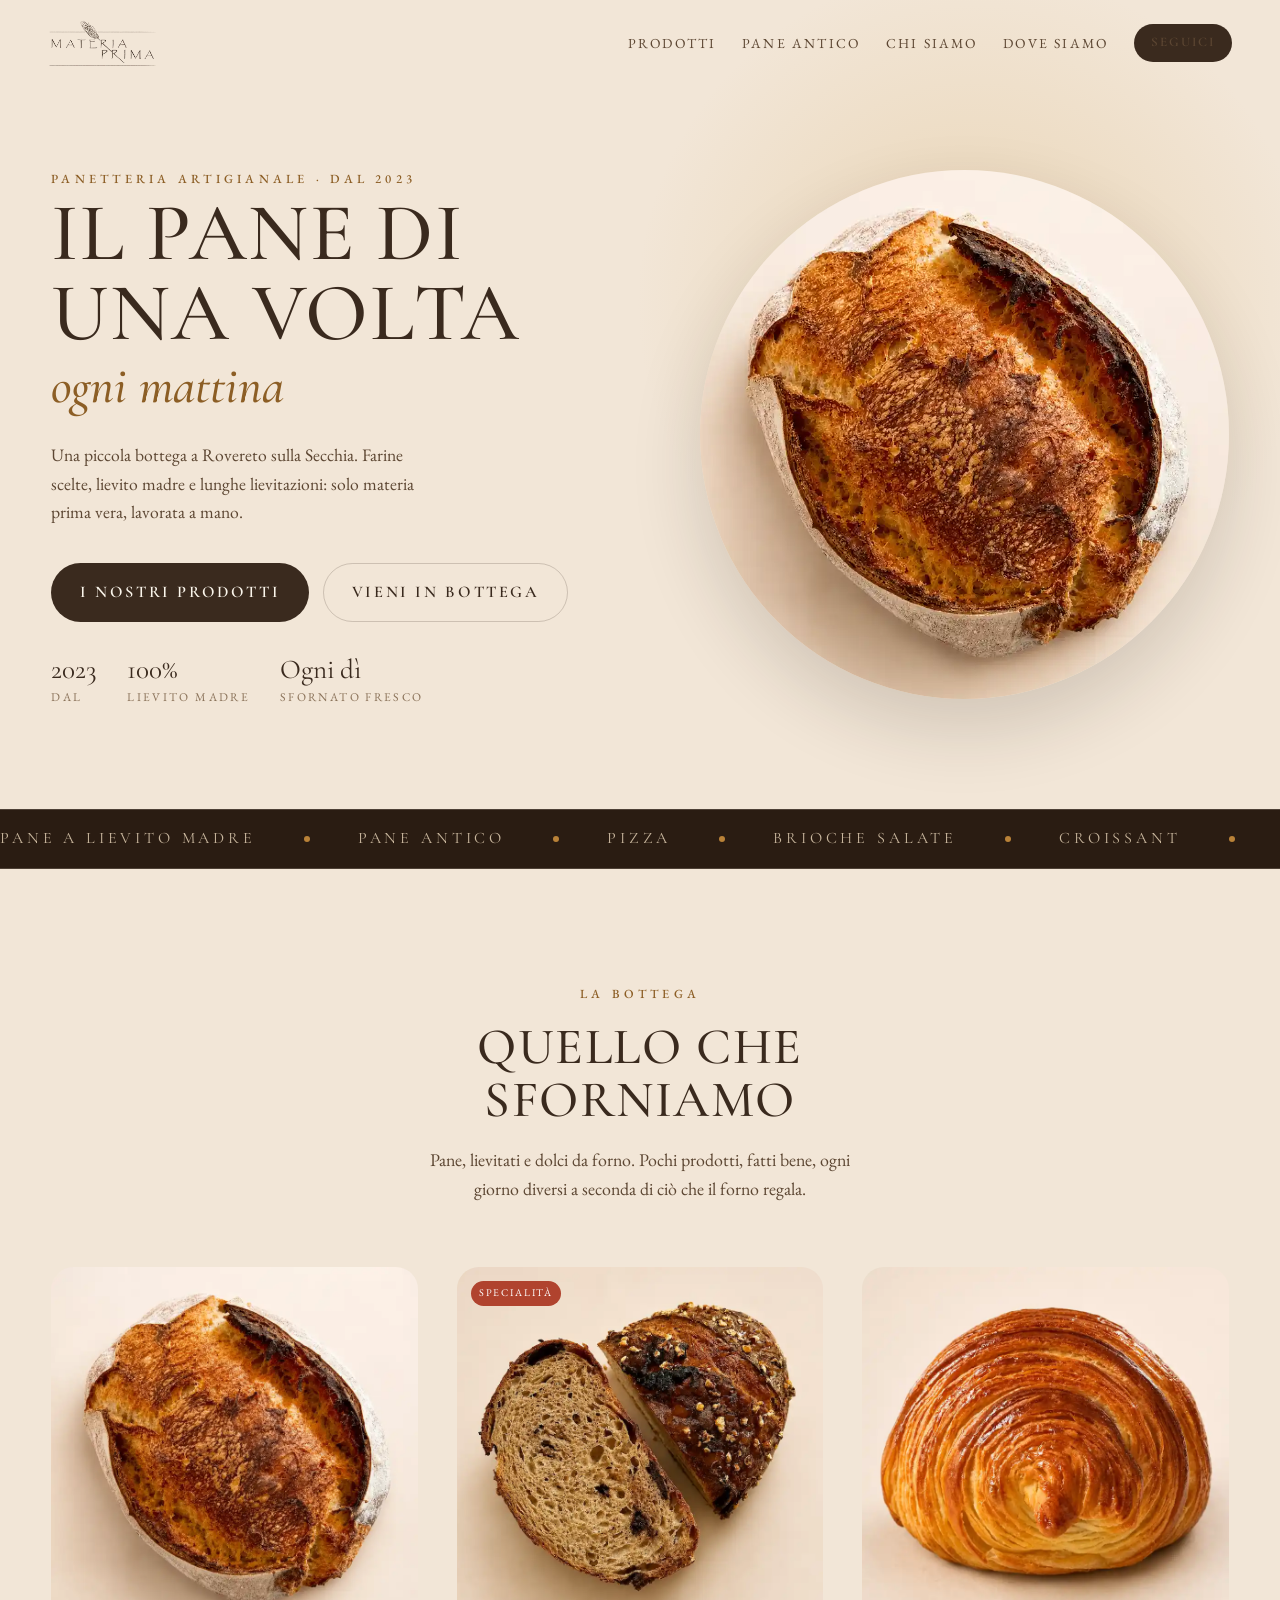
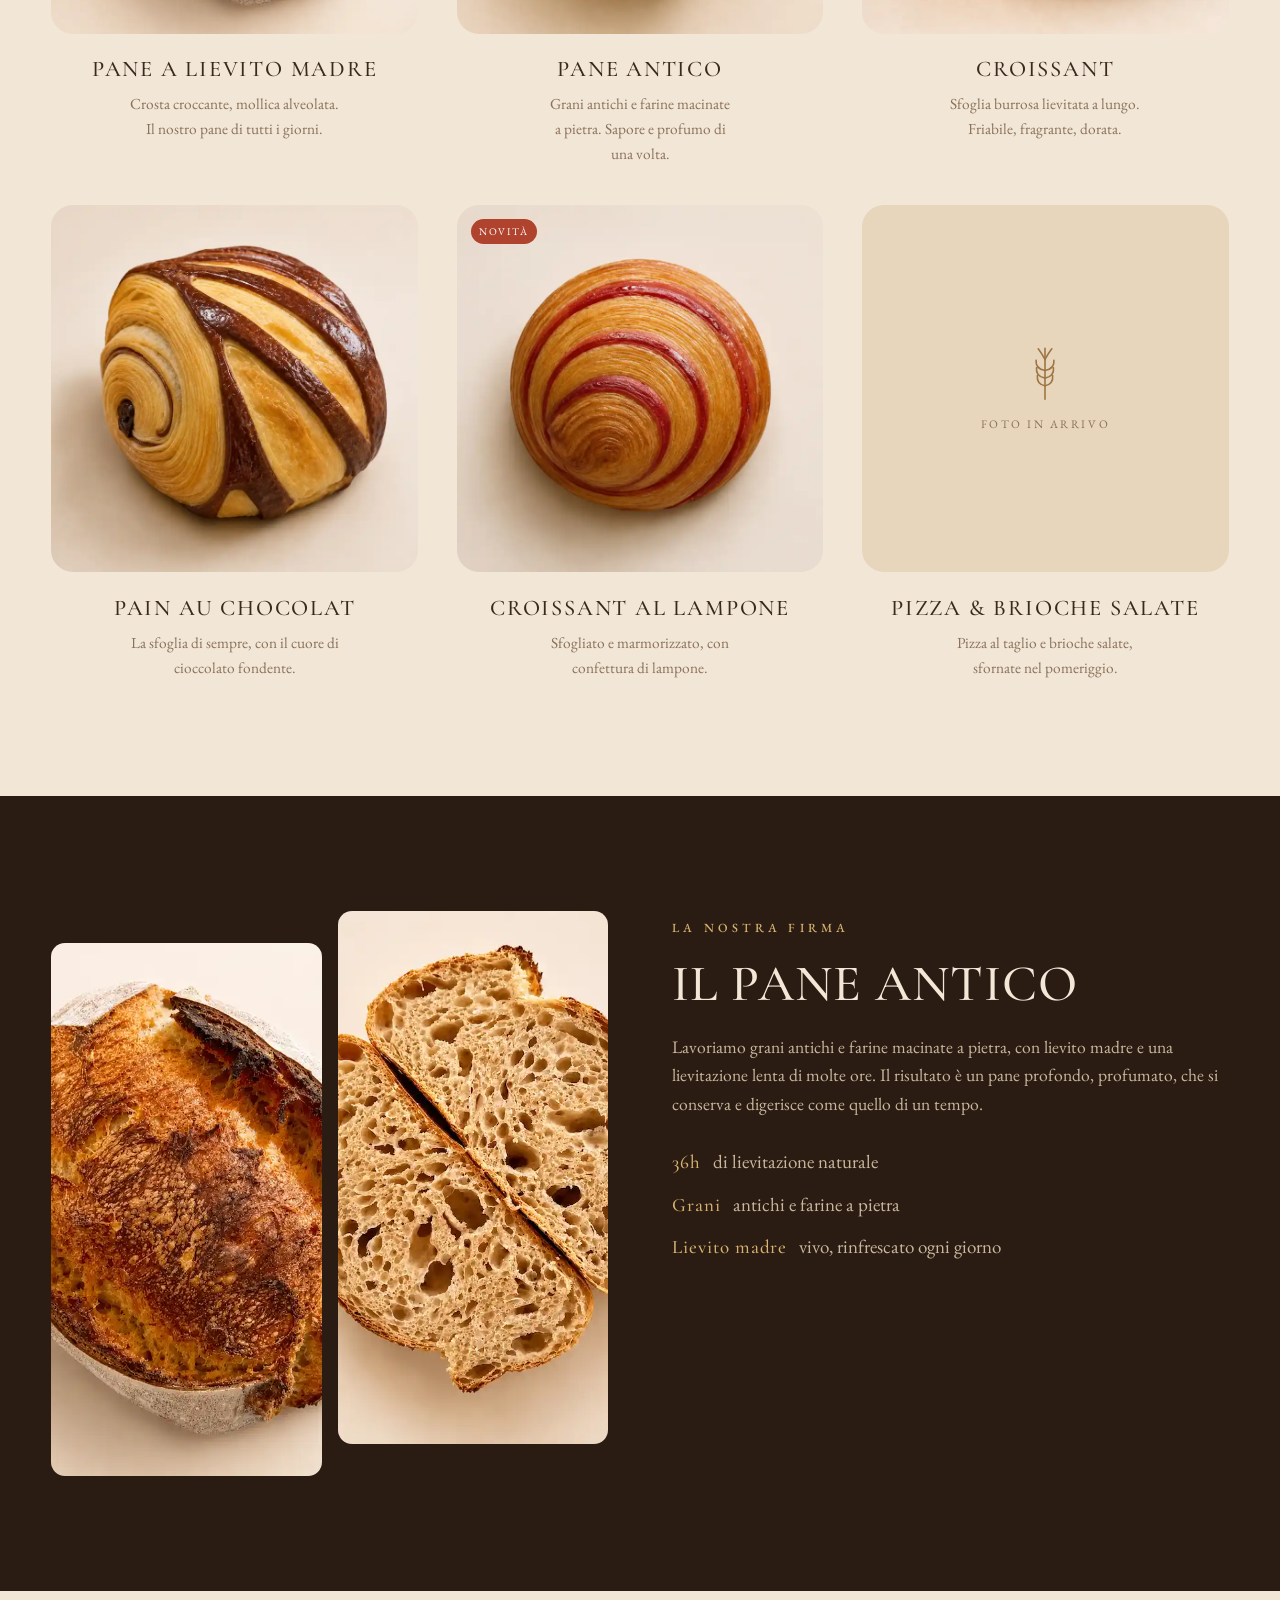
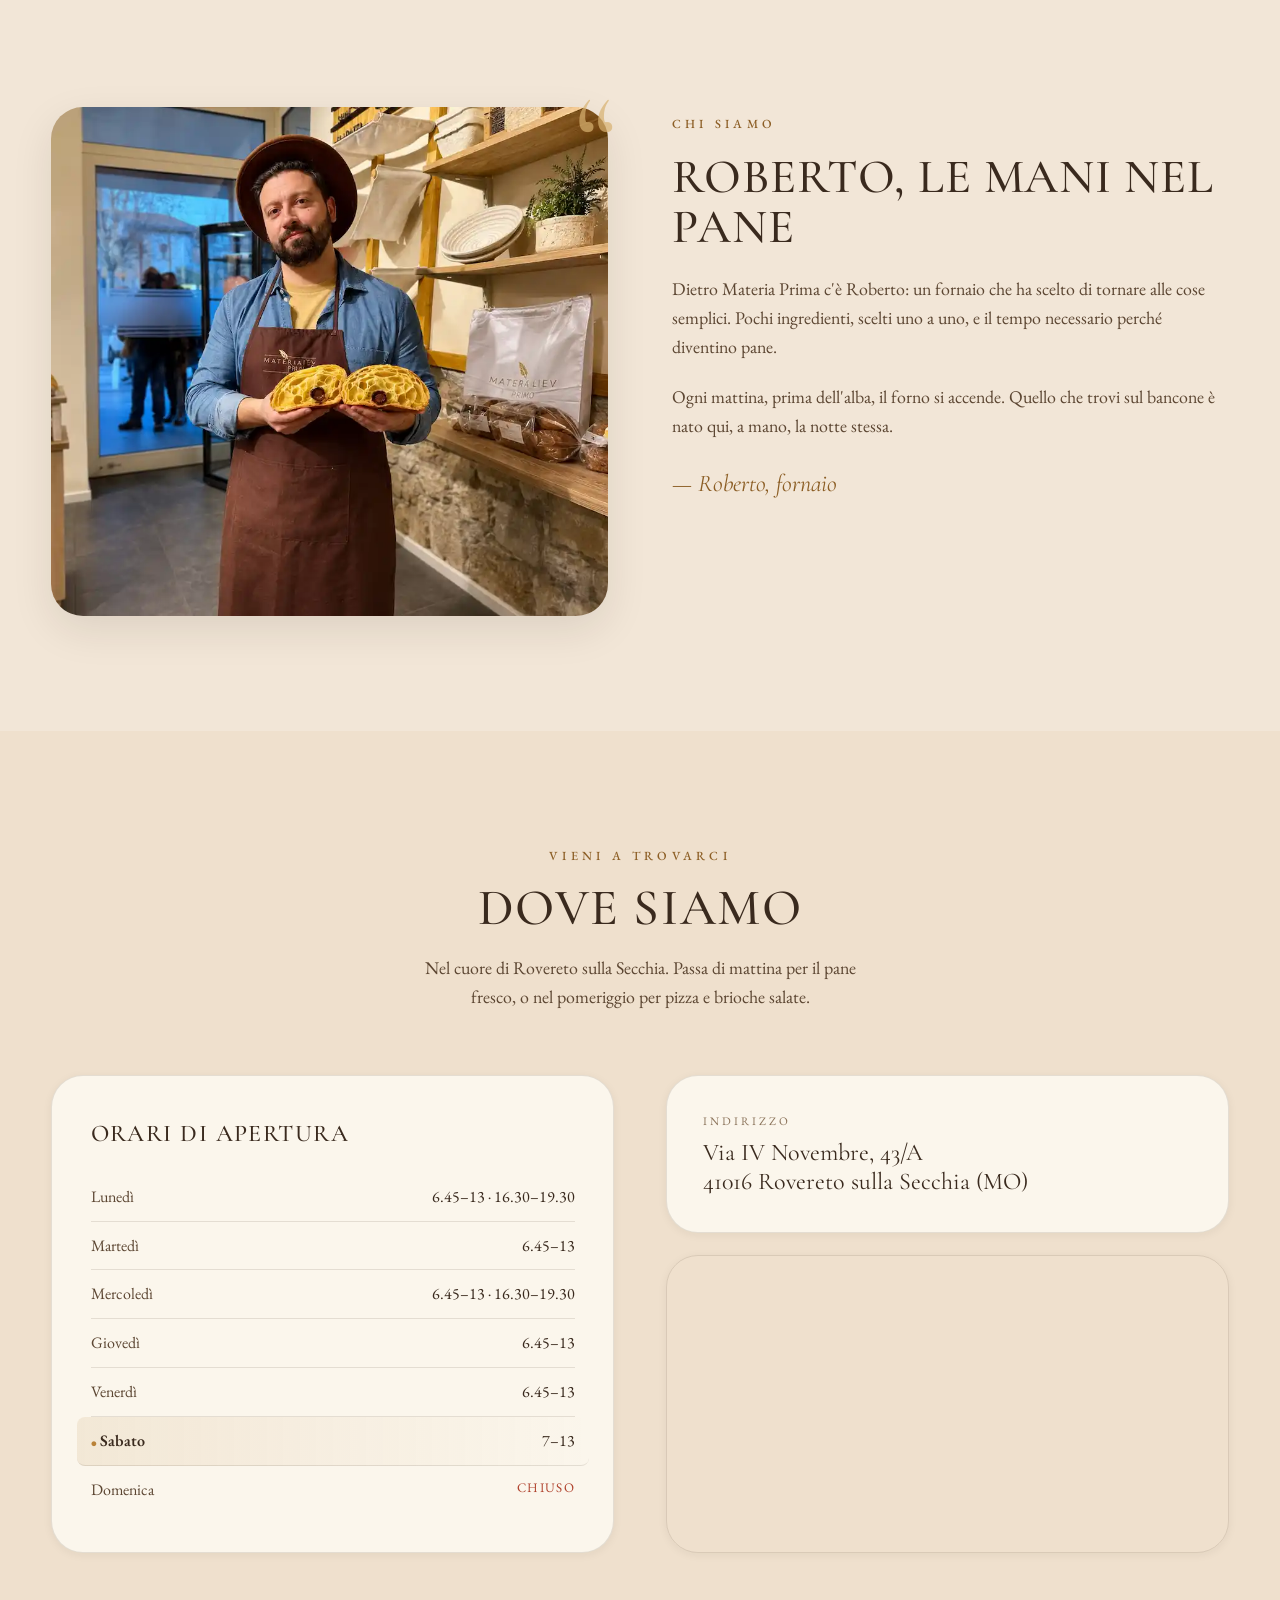
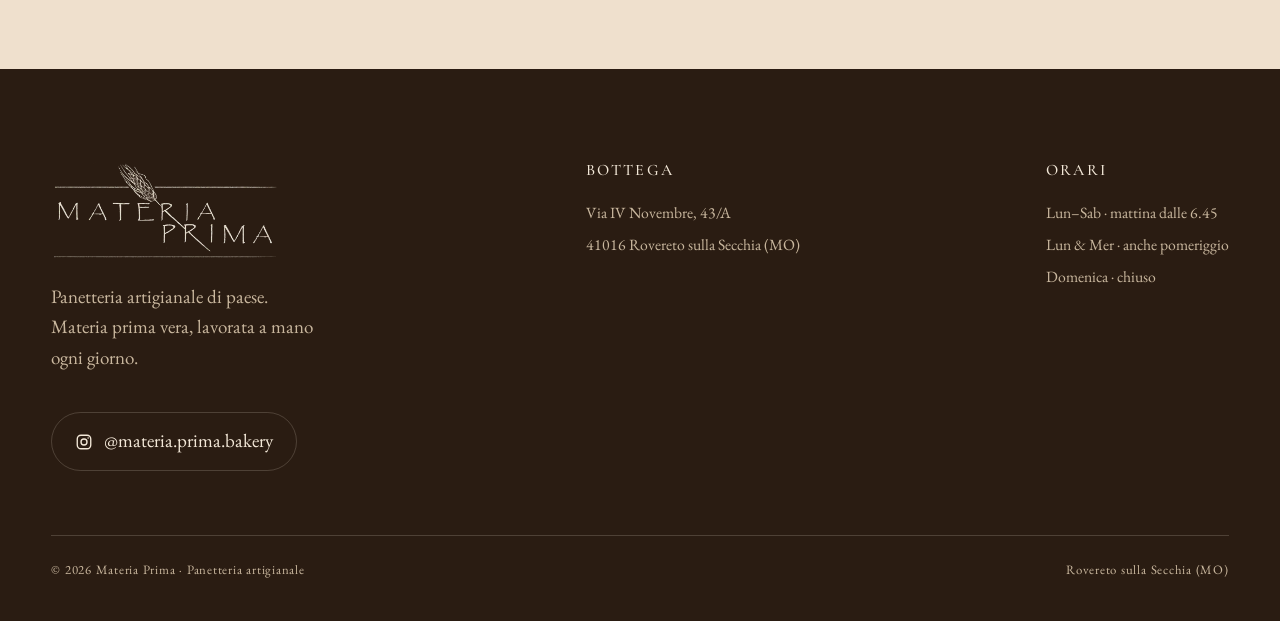
==== commit 330417b7: "Rimuove simbolo grano e corregge hero circle su mobile - Eliminato .hero-stamp (cerchio con spiga) d" ====
--- a/index.html
+++ b/index.html
@@ -188,28 +188,21 @@
 }
 .hero-copy .lede { margin: 1.8rem 0 2.3rem; max-width: 46ch; color: var(--ink-2); font-size: 1.1rem; }
 .hero-cta { display: flex; flex-wrap: wrap; gap: 14px; align-items: center; }
-.hero-media { position: relative; }
+.hero-media {
+  position: relative;
+  aspect-ratio: 1/1; border-radius: 50%;
+  overflow: hidden; box-shadow: var(--shadow-lg);
+}
 .hero-media img {
-  width: 100%; aspect-ratio: 1/1; object-fit: cover;
-  border-radius: 50%; box-shadow: var(--shadow-lg);
-}
-.hero-stamp {
-  position: absolute; bottom: -18px; left: -18px;
-  width: 128px; height: 128px; border-radius: 50%;
-  background: var(--espresso); color: var(--gold-soft);
-  display: flex; align-items: center; justify-content: center;
-  box-shadow: var(--shadow-md);
-}
-.hero-stamp svg { width: 54px; height: 54px; }
+  width: 100%; height: 100%; object-fit: cover; display: block;
+}
 .hero-meta { display: flex; gap: 30px; margin-top: 34px; flex-wrap: wrap; }
 .hero-meta .m .k { font-family: var(--display); font-size: 1.7rem; color: var(--ink); line-height: 1; }
 .hero-meta .m .l { font-size: .74rem; letter-spacing: .2em; text-transform: uppercase; color: var(--ink-3); margin-top: .3rem; }
 
 @media (max-width: 860px) {
   .hero-inner { grid-template-columns: 1fr; }
-  .hero-media { order: -1; max-width: 340px; margin: 0 auto; }
-  .hero-stamp { width: 96px; height: 96px; bottom: -12px; left: -12px; }
-  .hero-stamp svg { width: 40px; height: 40px; }
+  .hero-media { order: -1; width: 280px; margin: 0 auto; }
   .hero-copy h1 { text-align: center; }
   .hero-copy .eyebrow { display: block; text-align: center; }
   .hero-copy .lede { text-align: center; margin-left: auto; margin-right: auto; }
@@ -461,16 +454,7 @@
       </div>
     </div>
     <div class="hero-media reveal">
-      <img src="image-site-webp/Bread 1.webp" alt="Pagnotta a lievito madre, crosta dorata" width="600" height="600" loading="eager">
-      <div class="hero-stamp" aria-hidden="true">
-        <svg viewBox="0 0 48 66" fill="none" stroke="currentColor" stroke-width="1.9" stroke-linecap="round" stroke-linejoin="round">
-          <path d="M24 64 L24 23"/><path d="M24 22 L24 4"/>
-          <path d="M24 17 Q19.5 9 16 4.5"/><path d="M24 17 Q28.5 9 32 4.5"/>
-          <path d="M24 30 Q12.5 28 13.5 18"/><path d="M24 30 Q35.5 28 34.5 18"/>
-          <path d="M24 39 Q13 37 14 27"/><path d="M24 39 Q35 37 34 27"/>
-          <path d="M24 48 Q14 46 15 36"/><path d="M24 48 Q34 46 33 36"/>
-        </svg>
-      </div>
+      <img src="image-site-webp/Bread 1.webp" alt="Pagnotta a lievito madre, crosta dorata" loading="eager">
     </div>
   </div>
 </header>
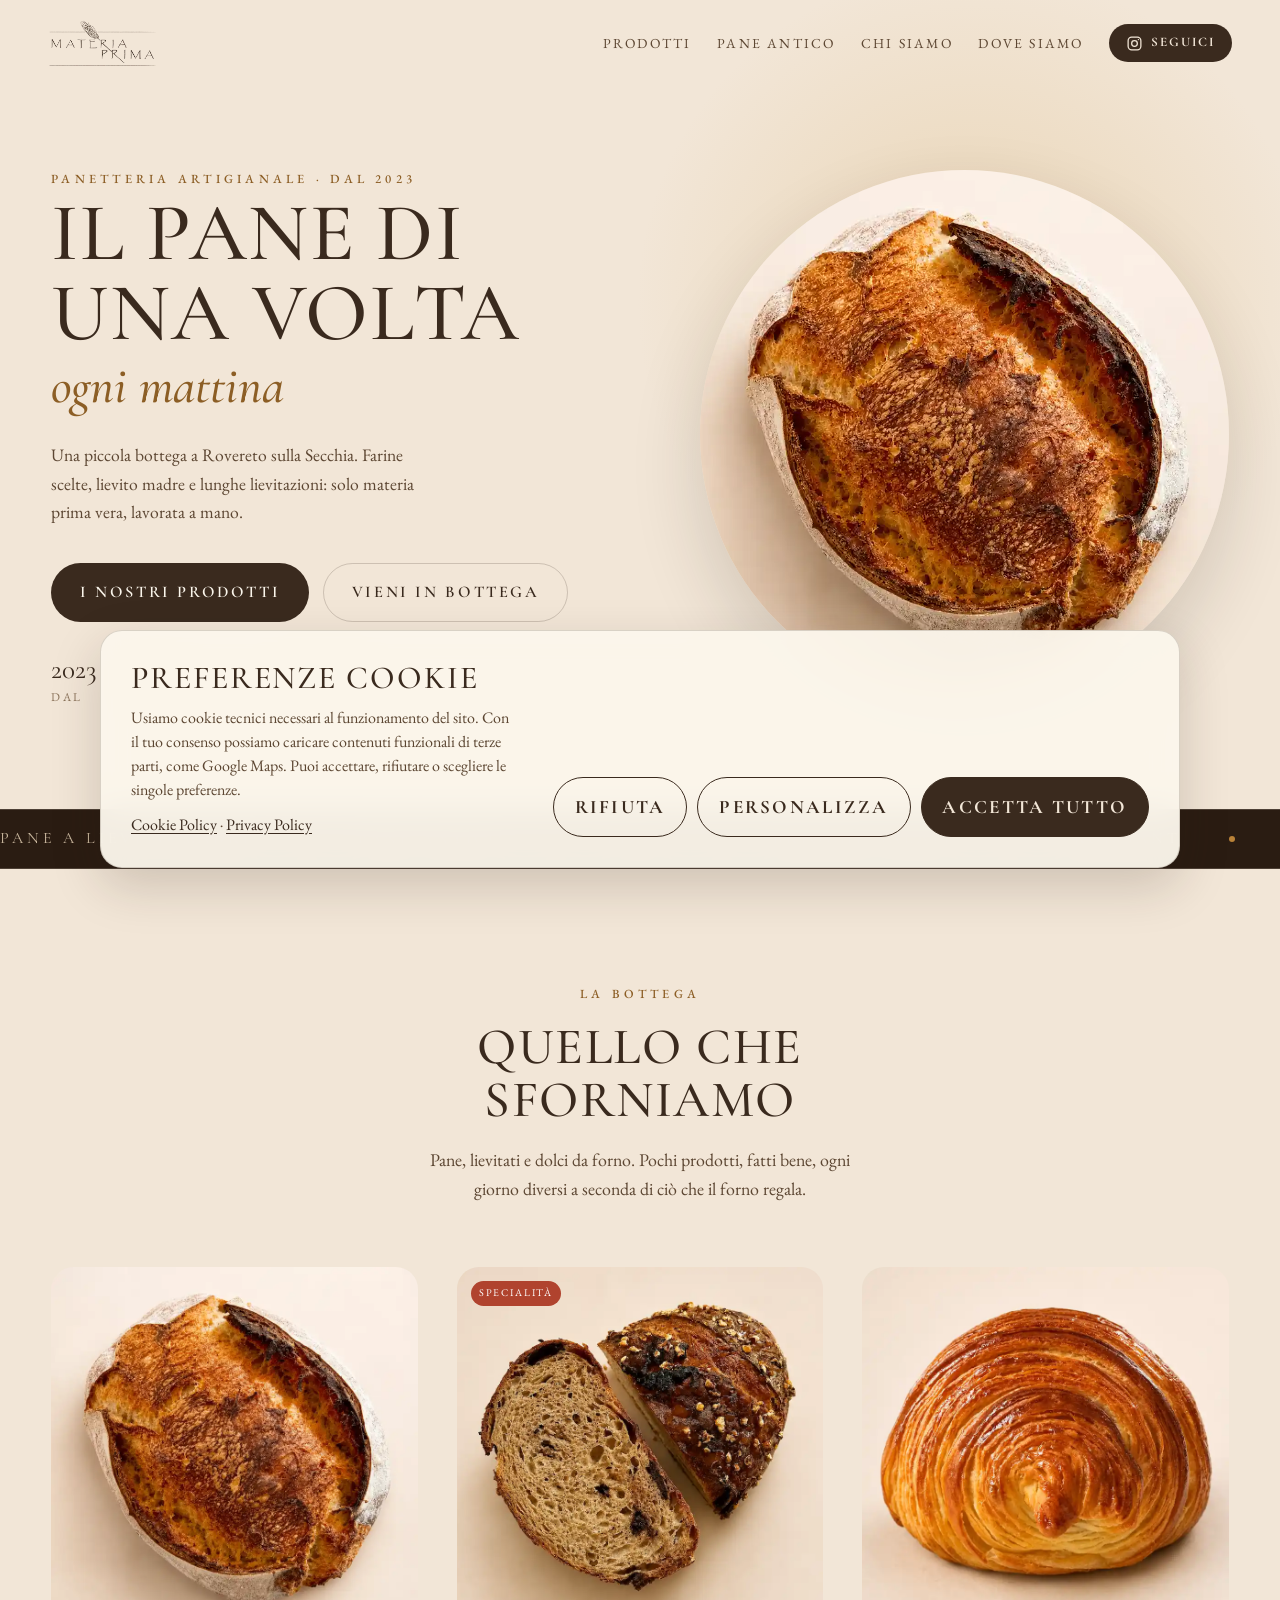
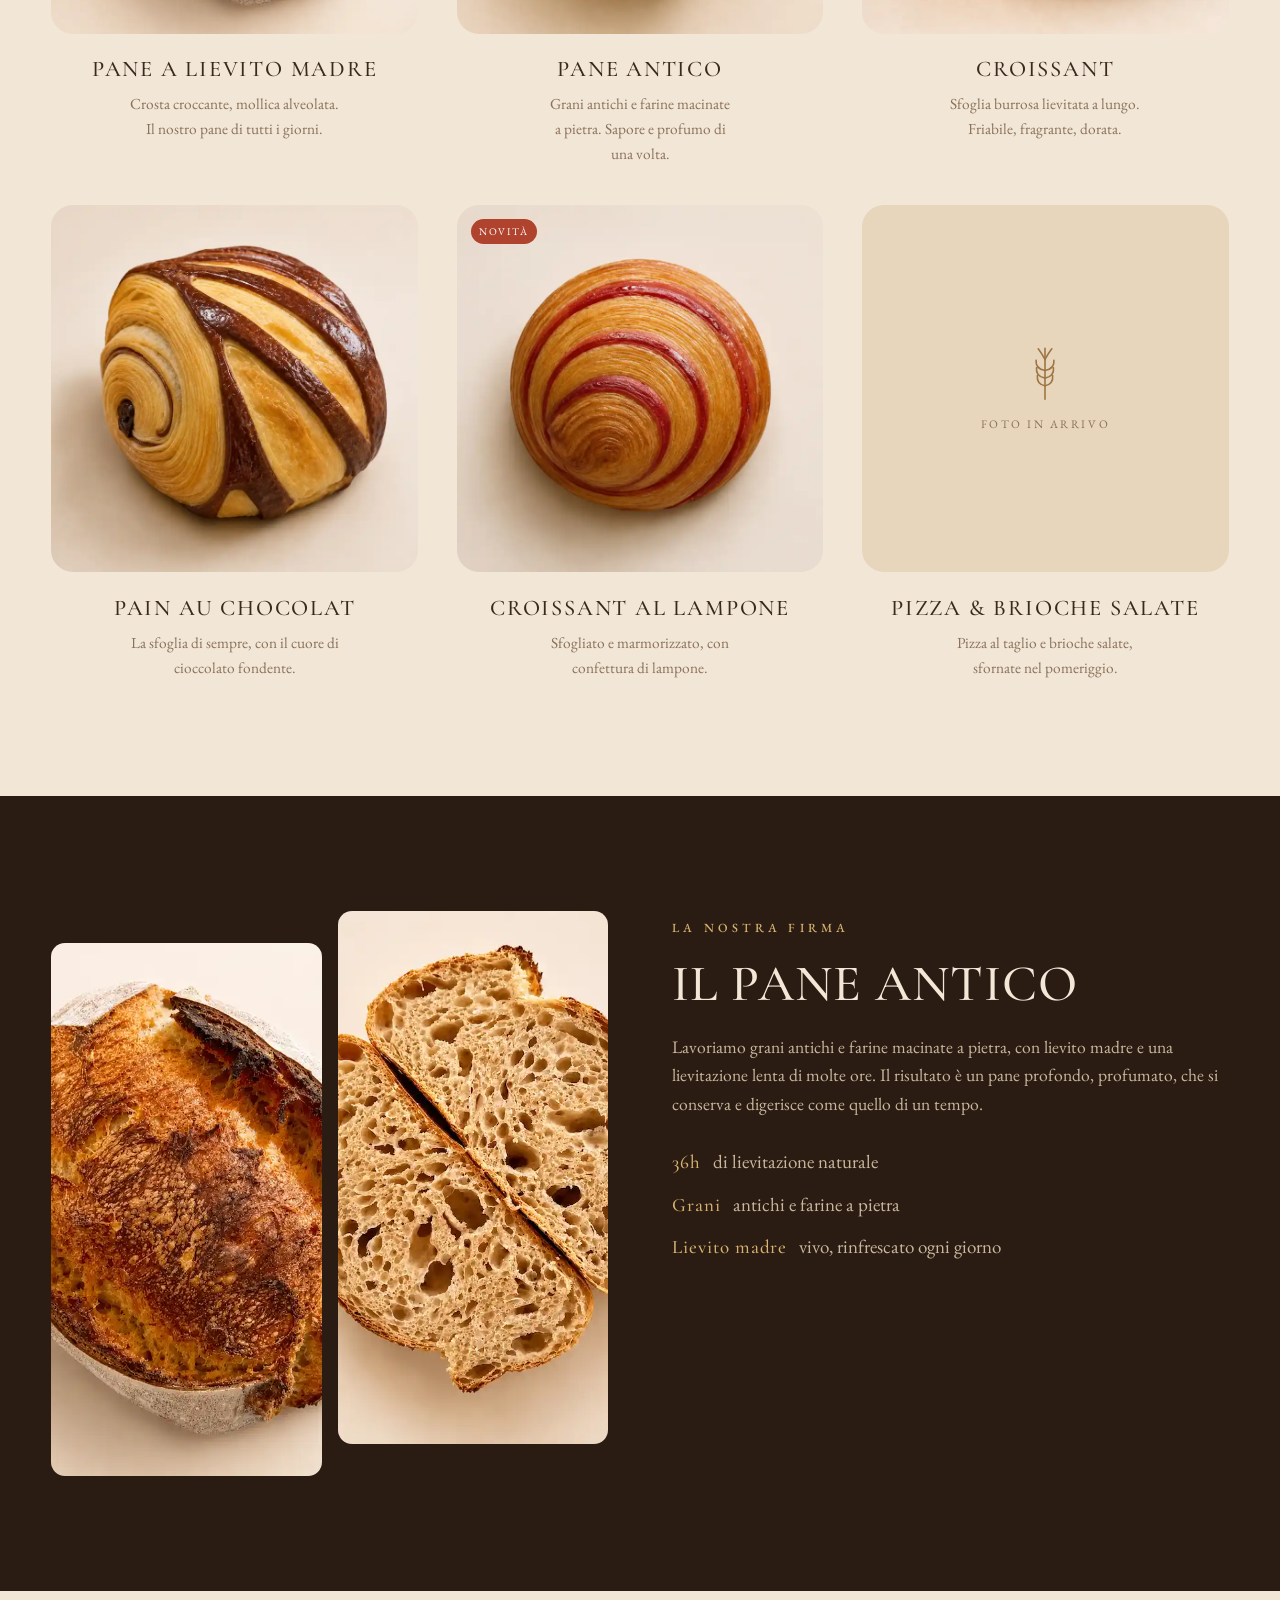
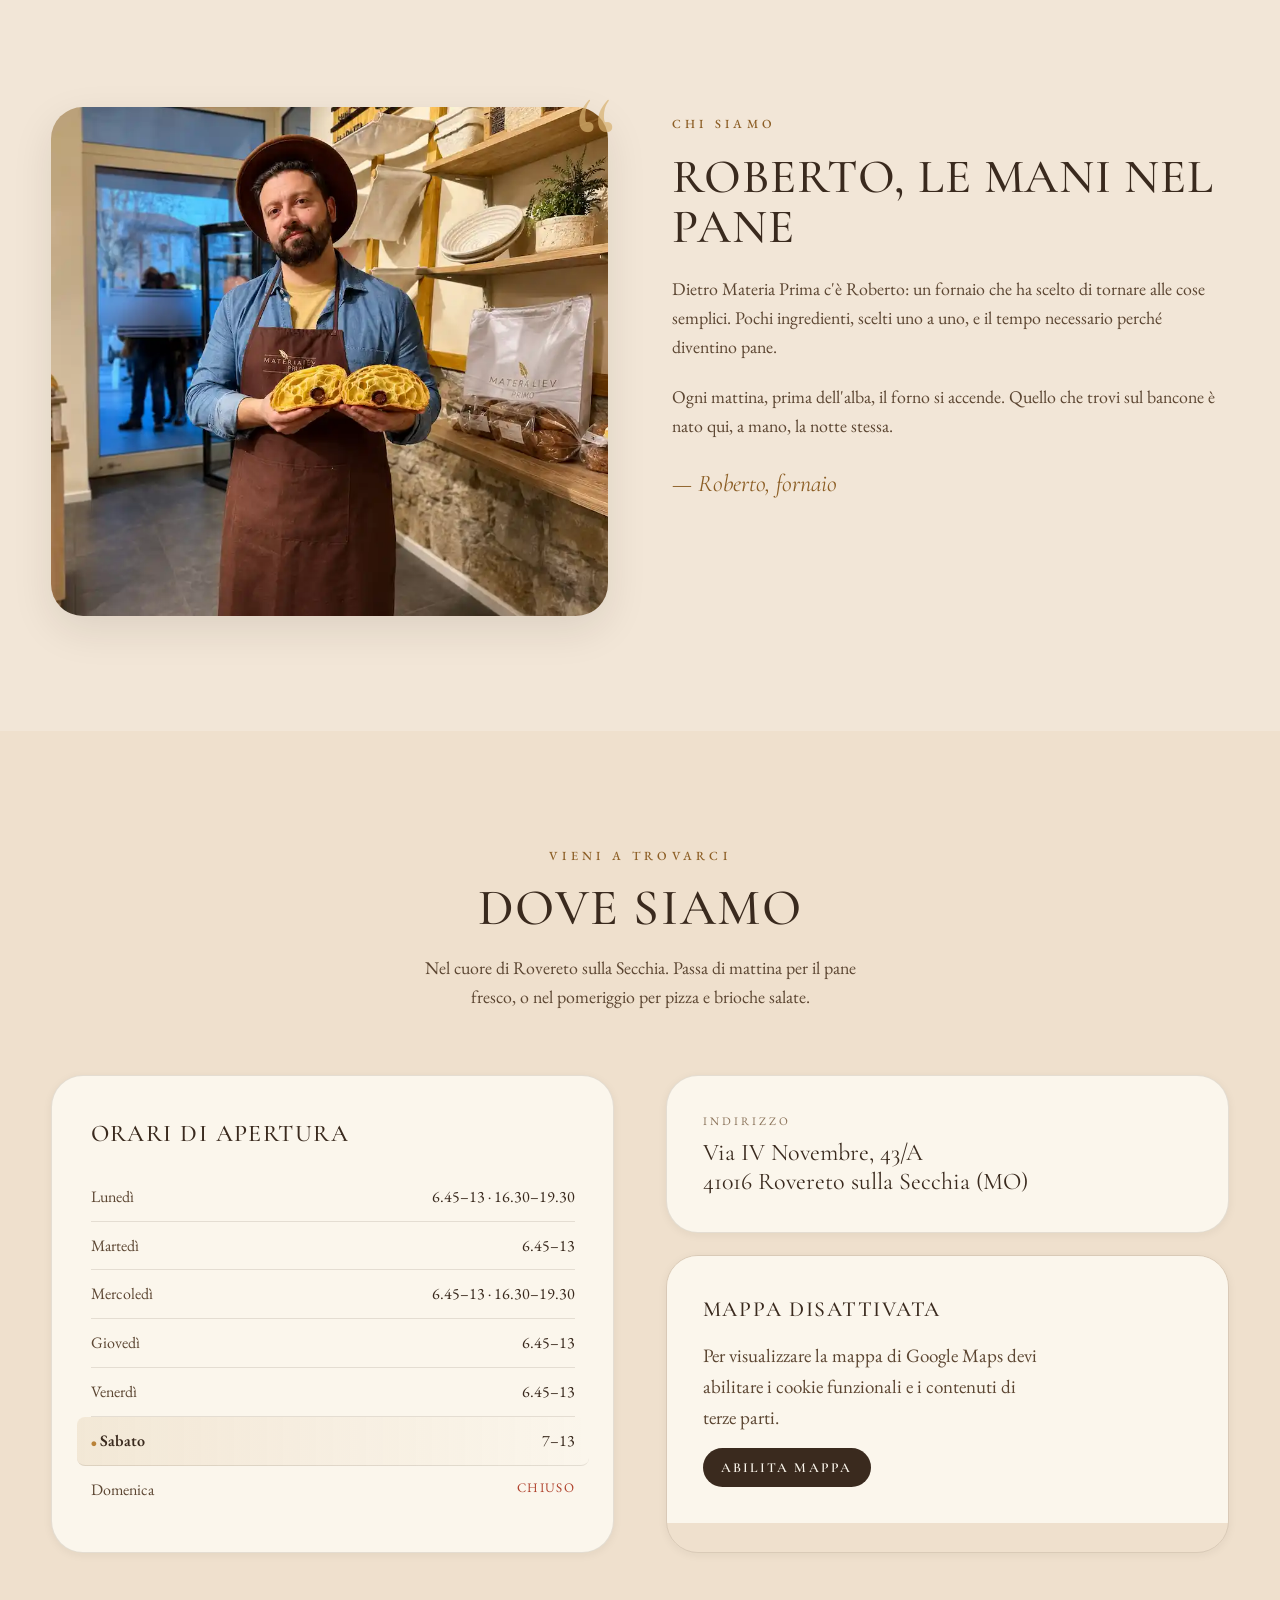
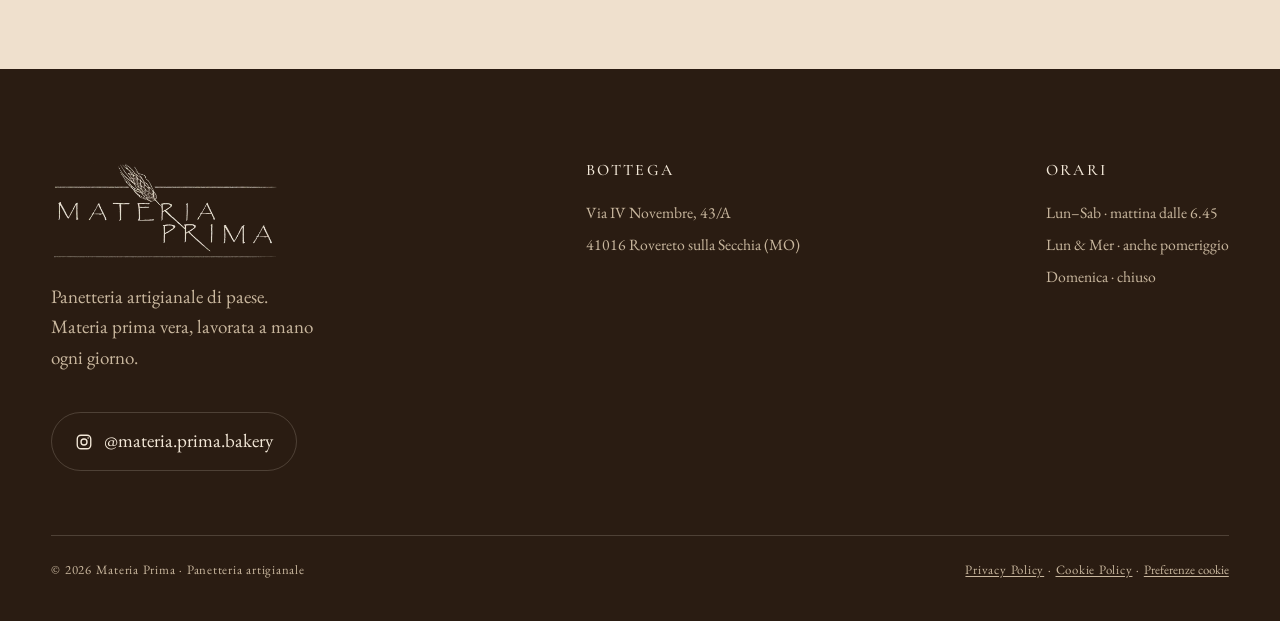
==== commit 6807fc17: "Migliora SEO e pagine legali" ====
--- a/index.html
+++ b/index.html
@@ -5,10 +5,93 @@
 <meta name="viewport" content="width=device-width, initial-scale=1.0">
 <title>Materia Prima — Panetteria artigianale · Rovereto sulla Secchia</title>
 <meta name="description" content="Panetteria artigianale a Rovereto sulla Secchia. Pane a lievito madre, grani antichi, croissant e lievitati fatti a mano ogni giorno da Roberto.">
+<meta name="robots" content="index, follow, max-image-preview:large">
+<meta name="author" content="Materia Prima Bakery">
+<meta name="geo.region" content="IT-MO">
+<meta name="geo.placename" content="Rovereto sulla Secchia">
 <meta name="theme-color" content="#2A1C12">
+<link rel="canonical" href="https://rrighi97.github.io/materia-prima-bakery/">
+<link rel="icon" type="image/webp" href="logo-site/logo.webp">
+<link rel="apple-touch-icon" href="logo-site/logo.webp">
+<link rel="manifest" href="site.webmanifest">
+<meta property="og:type" content="website">
+<meta property="og:locale" content="it_IT">
+<meta property="og:site_name" content="Materia Prima Bakery">
+<meta property="og:title" content="Materia Prima — Panetteria artigianale a Rovereto sulla Secchia">
+<meta property="og:description" content="Pane a lievito madre, grani antichi, croissant e lievitati fatti a mano ogni giorno da Roberto.">
+<meta property="og:url" content="https://rrighi97.github.io/materia-prima-bakery/">
+<meta property="og:image" content="https://rrighi97.github.io/materia-prima-bakery/image-site-webp/Bread%201.webp">
+<meta property="og:image:alt" content="Pane artigianale a lievito madre di Materia Prima Bakery">
+<meta property="og:image:width" content="800">
+<meta property="og:image:height" content="800">
+<meta name="twitter:card" content="summary_large_image">
+<meta name="twitter:title" content="Materia Prima — Panetteria artigianale">
+<meta name="twitter:description" content="Pane a lievito madre, grani antichi, croissant e lievitati a Rovereto sulla Secchia.">
+<meta name="twitter:image" content="https://rrighi97.github.io/materia-prima-bakery/image-site-webp/Bread%201.webp">
 <link rel="preconnect" href="https://fonts.googleapis.com">
 <link rel="preconnect" href="https://fonts.gstatic.com" crossorigin>
 <link href="https://fonts.googleapis.com/css2?family=Cormorant+Garamond:ital,wght@0,400;0,500;0,600;0,700;1,400;1,500&family=EB+Garamond:ital,wght@0,400;0,500;0,600;1,400&display=swap" rel="stylesheet">
+<link rel="stylesheet" href="cookie-consent.css">
+<script type="application/ld+json">
+{
+  "@context": "https://schema.org",
+  "@graph": [
+    {
+      "@type": "WebSite",
+      "@id": "https://rrighi97.github.io/materia-prima-bakery/#website",
+      "name": "Materia Prima Bakery",
+      "url": "https://rrighi97.github.io/materia-prima-bakery/",
+      "inLanguage": "it-IT"
+    },
+    {
+      "@type": "Bakery",
+      "@id": "https://rrighi97.github.io/materia-prima-bakery/#bakery",
+      "name": "Materia Prima Bakery",
+      "url": "https://rrighi97.github.io/materia-prima-bakery/",
+      "image": [
+        "https://rrighi97.github.io/materia-prima-bakery/image-site-webp/Bread%201.webp",
+        "https://rrighi97.github.io/materia-prima-bakery/image-site-webp/Parete%20negozio.webp",
+        "https://rrighi97.github.io/materia-prima-bakery/logo-site/logo.webp"
+      ],
+      "logo": "https://rrighi97.github.io/materia-prima-bakery/logo-site/logo.webp",
+      "description": "Panetteria artigianale a Rovereto sulla Secchia con pane a lievito madre, grani antichi, croissant e lievitati fatti a mano.",
+      "address": {
+        "@type": "PostalAddress",
+        "streetAddress": "Via IV Novembre, 43/A",
+        "addressLocality": "Rovereto sulla Secchia",
+        "addressRegion": "MO",
+        "postalCode": "41016",
+        "addressCountry": "IT"
+      },
+      "priceRange": "€",
+      "servesCuisine": "Pane artigianale, lievitati, prodotti da forno",
+      "sameAs": [
+        "https://www.instagram.com/materia.prima.bakery/"
+      ],
+      "openingHoursSpecification": [
+        {
+          "@type": "OpeningHoursSpecification",
+          "dayOfWeek": ["Monday", "Tuesday", "Wednesday", "Thursday", "Friday"],
+          "opens": "06:45",
+          "closes": "13:00"
+        },
+        {
+          "@type": "OpeningHoursSpecification",
+          "dayOfWeek": ["Monday", "Wednesday"],
+          "opens": "16:30",
+          "closes": "19:30"
+        },
+        {
+          "@type": "OpeningHoursSpecification",
+          "dayOfWeek": "Saturday",
+          "opens": "07:00",
+          "closes": "13:00"
+        }
+      ]
+    }
+  ]
+}
+</script>
 <style>
 /* ============================================================
    MATERIA PRIMA — Brand System
@@ -134,7 +217,12 @@
   transition: color .2s var(--ease);
 }
 .nav-links a:hover { color: var(--ink); }
-.nav-links .btn { padding: .6em 1.2em; font-size: .82rem; }
+.nav-links .btn {
+  padding: .6em 1.2em; font-size: .82rem;
+  color: var(--paper); font-weight: 700;
+}
+.nav-links .btn:hover { color: var(--paper); }
+.nav-links .btn svg { width: 17px; height: 17px; flex: 0 0 auto; }
 .nav-toggle {
   display: none; background: none; border: 0; cursor: pointer; padding: 8px;
   position: relative; z-index: 62;
@@ -375,6 +463,19 @@
   min-height: 240px; flex: 1;
 }
 .map-wrap iframe { width: 100%; height: 100%; min-height: 260px; border: 0; display: block; filter: saturate(.78) sepia(.12); }
+.map-wrap iframe:not([src]) { display: none; }
+.map-placeholder {
+  min-height: 260px;
+  display: flex; flex-direction: column; justify-content: center; align-items: flex-start;
+  gap: 14px; padding: clamp(24px,3vw,36px);
+  background: var(--paper-card); color: var(--ink-2);
+}
+.map-placeholder h3 {
+  font-family: var(--display); text-transform: uppercase;
+  letter-spacing: .08em; font-weight: 500; font-size: 1.35rem; margin: 0; color: var(--ink);
+}
+.map-placeholder p { margin: 0; max-width: 42ch; }
+.map-placeholder .btn { padding: .72em 1.25em; font-size: .86rem; }
 
 @media (max-width: 860px) { .visit-inner { grid-template-columns: 1fr; } }
 
@@ -428,7 +529,10 @@
     <a href="#pane-antico">Pane antico</a>
     <a href="#chi-siamo">Chi siamo</a>
     <a href="#dove">Dove siamo</a>
-    <a class="btn" href="https://www.instagram.com/materia.prima.bakery/" target="_blank" rel="noopener noreferrer">Seguici</a>
+    <a class="btn" href="https://www.instagram.com/materia.prima.bakery/" target="_blank" rel="noopener noreferrer">
+      <svg viewBox="0 0 24 24" fill="none" stroke="currentColor" stroke-width="1.8" aria-hidden="true"><rect x="3" y="3" width="18" height="18" rx="5"/><circle cx="12" cy="12" r="4"/><circle cx="17.5" cy="6.5" r="1" fill="currentColor" stroke="none"/></svg>
+      Seguici
+    </a>
   </div>
   <button class="nav-toggle" id="navToggle" aria-label="Apri menu" aria-expanded="false" aria-controls="navLinks">
     <span></span><span></span><span></span>
@@ -441,7 +545,7 @@
   <div class="wrap hero-inner">
     <div class="hero-copy reveal">
       <span class="eyebrow">Panetteria artigianale · dal 2023</span>
-      <h1>Il pane di una volta<span class="it">ogni mattina</span></h1>
+      <h1>Il pane di una volta <span class="it">ogni mattina</span></h1>
       <p class="lede">Una piccola bottega a Rovereto sulla Secchia. Farine scelte, lievito madre e lunghe lievitazioni: solo materia prima vera, lavorata a mano.</p>
       <div class="hero-cta">
         <a class="btn" href="#prodotti">I nostri prodotti</a>
@@ -601,9 +705,15 @@
           <iframe
             loading="lazy"
             title="Mappa Materia Prima Bakery"
-            src="https://maps.google.com/maps?q=Via%20IV%20Novembre%2043%2FA%20Rovereto%20sulla%20Secchia%20MO&t=&z=15&ie=UTF8&iwloc=&output=embed"
+            data-cookie-category="functional"
+            data-cookie-src="https://maps.google.com/maps?q=Via%20IV%20Novembre%2043%2FA%20Rovereto%20sulla%20Secchia%20MO&t=&z=15&ie=UTF8&iwloc=&output=embed"
             allowfullscreen>
           </iframe>
+          <div class="map-placeholder" data-cookie-placeholder="functional">
+            <h3>Mappa disattivata</h3>
+            <p>Per visualizzare la mappa di Google Maps devi abilitare i cookie funzionali e i contenuti di terze parti.</p>
+            <button class="btn" type="button" data-cookie-accept="functional">Abilita mappa</button>
+          </div>
         </div>
       </div>
     </div>
@@ -636,11 +746,16 @@
     </div>
     <div class="foot-bottom">
       <span>© 2026 Materia Prima · Panetteria artigianale</span>
-      <span>Rovereto sulla Secchia (MO)</span>
+      <span>
+        <a href="privacy-policy.html">Privacy Policy</a> ·
+        <a href="cookie-policy.html">Cookie Policy</a> ·
+        <button type="button" class="foot-link" data-cookie-open-preferences>Preferenze cookie</button>
+      </span>
     </div>
   </div>
 </footer>
 
+<script src="cookie-consent.js" defer></script>
 <script>
   // nav scroll state
   const nav = document.getElementById('nav');
--- a/cookie-consent.css
+++ b/cookie-consent.css
@@ -0,0 +1,268 @@
+:root {
+  --cc-paper: #F2E6D7;
+  --cc-card: #FBF6EC;
+  --cc-ink: #3A2A1E;
+  --cc-ink-2: #5C4632;
+  --cc-gold: #B98238;
+  --cc-hair: rgba(58,42,30,.18);
+  --cc-shadow: 0 18px 50px rgba(42,28,18,.18);
+  --cc-display: 'Cormorant Garamond', Georgia, serif;
+  --cc-body: 'EB Garamond', Georgia, serif;
+}
+
+.cookie-banner,
+.cookie-modal {
+  color: var(--cc-ink);
+  font-family: var(--cc-body);
+}
+
+.cookie-banner {
+  position: fixed;
+  left: clamp(14px,3vw,32px);
+  right: clamp(14px,3vw,32px);
+  bottom: clamp(14px,3vw,32px);
+  z-index: 200;
+  display: none;
+  grid-template-columns: 1fr auto;
+  gap: 22px;
+  align-items: end;
+  max-width: 1080px;
+  margin-inline: auto;
+  padding: clamp(20px,2.6vw,30px);
+  background: rgba(251,246,236,.96);
+  border: 1px solid var(--cc-hair);
+  border-radius: 22px;
+  box-shadow: var(--cc-shadow);
+  backdrop-filter: blur(16px) saturate(140%);
+  -webkit-backdrop-filter: blur(16px) saturate(140%);
+}
+
+.cookie-banner.is-visible,
+.cookie-modal.is-visible {
+  display: grid;
+}
+
+.cookie-banner h2,
+.cookie-modal h2,
+.cookie-modal h3 {
+  font-family: var(--cc-display);
+  font-weight: 500;
+  text-transform: uppercase;
+  letter-spacing: .06em;
+  line-height: 1.05;
+  margin: 0;
+}
+
+.cookie-banner h2 { font-size: clamp(1.45rem,3vw,2rem); }
+.cookie-banner p,
+.cookie-modal p {
+  margin: .7rem 0 0;
+  color: var(--cc-ink-2);
+  font-size: 1rem;
+  line-height: 1.5;
+}
+
+.cookie-banner a,
+.cookie-modal a {
+  color: var(--cc-ink);
+  text-underline-offset: .18em;
+}
+
+.cookie-actions {
+  display: flex;
+  flex-wrap: wrap;
+  justify-content: flex-end;
+  gap: 10px;
+}
+
+.cookie-btn,
+.foot-link {
+  font: inherit;
+}
+
+.cookie-btn {
+  display: inline-flex;
+  align-items: center;
+  justify-content: center;
+  min-height: 44px;
+  padding: .72em 1.1em;
+  border: 1px solid var(--cc-ink);
+  border-radius: 999px;
+  background: transparent;
+  color: var(--cc-ink);
+  cursor: pointer;
+  font-family: var(--cc-display);
+  font-weight: 700;
+  letter-spacing: .12em;
+  text-transform: uppercase;
+  text-decoration: none;
+}
+
+.cookie-btn.primary {
+  background: var(--cc-ink);
+  color: var(--cc-paper);
+}
+
+.cookie-btn:hover { box-shadow: 0 8px 22px rgba(42,28,18,.12); }
+
+.cookie-preferences-trigger {
+  position: fixed;
+  left: 16px;
+  bottom: 16px;
+  z-index: 180;
+  display: none;
+  min-width: 48px;
+  min-height: 48px;
+  padding: 0 15px;
+  border: 1px solid var(--cc-hair);
+  border-radius: 999px;
+  background: var(--cc-ink);
+  color: var(--cc-paper);
+  box-shadow: 0 10px 28px rgba(42,28,18,.18);
+  cursor: pointer;
+  font-family: var(--cc-display);
+  font-weight: 700;
+  letter-spacing: .1em;
+  text-transform: uppercase;
+}
+
+.cookie-preferences-trigger.is-visible { display: inline-flex; align-items: center; justify-content: center; }
+
+.cookie-modal {
+  position: fixed;
+  inset: 0;
+  z-index: 220;
+  display: none;
+  place-items: center;
+  padding: 18px;
+  background: rgba(42,28,18,.48);
+}
+
+.cookie-modal-panel {
+  width: min(720px, 100%);
+  max-height: min(760px, 92vh);
+  overflow: auto;
+  padding: clamp(22px,3vw,34px);
+  background: var(--cc-card);
+  border: 1px solid var(--cc-hair);
+  border-radius: 22px;
+  box-shadow: var(--cc-shadow);
+}
+
+.cookie-modal-head {
+  display: flex;
+  justify-content: space-between;
+  gap: 18px;
+  align-items: start;
+}
+
+.cookie-close {
+  width: 40px;
+  height: 40px;
+  border: 1px solid var(--cc-hair);
+  border-radius: 999px;
+  background: transparent;
+  color: var(--cc-ink);
+  cursor: pointer;
+  font-size: 1.35rem;
+  line-height: 1;
+}
+
+.cookie-choice {
+  display: grid;
+  grid-template-columns: 1fr auto;
+  gap: 18px;
+  align-items: center;
+  padding: 18px 0;
+  border-top: 1px solid var(--cc-hair);
+}
+
+.cookie-choice:first-of-type { margin-top: 20px; }
+.cookie-choice h3 { font-size: 1.05rem; }
+.cookie-choice p { margin-top: .35rem; }
+
+.cookie-switch {
+  position: relative;
+  width: 58px;
+  height: 32px;
+}
+
+.cookie-switch input {
+  position: absolute;
+  opacity: 0;
+  inset: 0;
+}
+
+.cookie-slider {
+  position: absolute;
+  inset: 0;
+  border: 1px solid var(--cc-hair);
+  border-radius: 999px;
+  background: #E7D5BC;
+  cursor: pointer;
+  transition: background .2s ease;
+}
+
+.cookie-slider::before {
+  content: "";
+  position: absolute;
+  width: 24px;
+  height: 24px;
+  left: 3px;
+  top: 3px;
+  border-radius: 50%;
+  background: var(--cc-card);
+  box-shadow: 0 2px 6px rgba(42,28,18,.18);
+  transition: transform .2s ease;
+}
+
+.cookie-switch input:checked + .cookie-slider {
+  background: var(--cc-ink);
+}
+
+.cookie-switch input:checked + .cookie-slider::before {
+  transform: translateX(26px);
+}
+
+.cookie-switch input:disabled + .cookie-slider {
+  opacity: .72;
+  cursor: not-allowed;
+}
+
+.cookie-modal-actions {
+  display: flex;
+  flex-wrap: wrap;
+  justify-content: flex-end;
+  gap: 10px;
+  margin-top: 20px;
+}
+
+.foot-link {
+  appearance: none;
+  padding: 0;
+  border: 0;
+  background: transparent;
+  color: inherit;
+  cursor: pointer;
+  text-decoration: underline;
+  text-underline-offset: .18em;
+}
+
+.foot-bottom a { color: inherit; text-decoration: underline; text-underline-offset: .18em; }
+
+@media (max-width: 760px) {
+  .cookie-banner {
+    grid-template-columns: 1fr;
+    align-items: stretch;
+  }
+
+  .cookie-actions,
+  .cookie-modal-actions {
+    justify-content: stretch;
+  }
+
+  .cookie-btn {
+    width: 100%;
+  }
+}
+
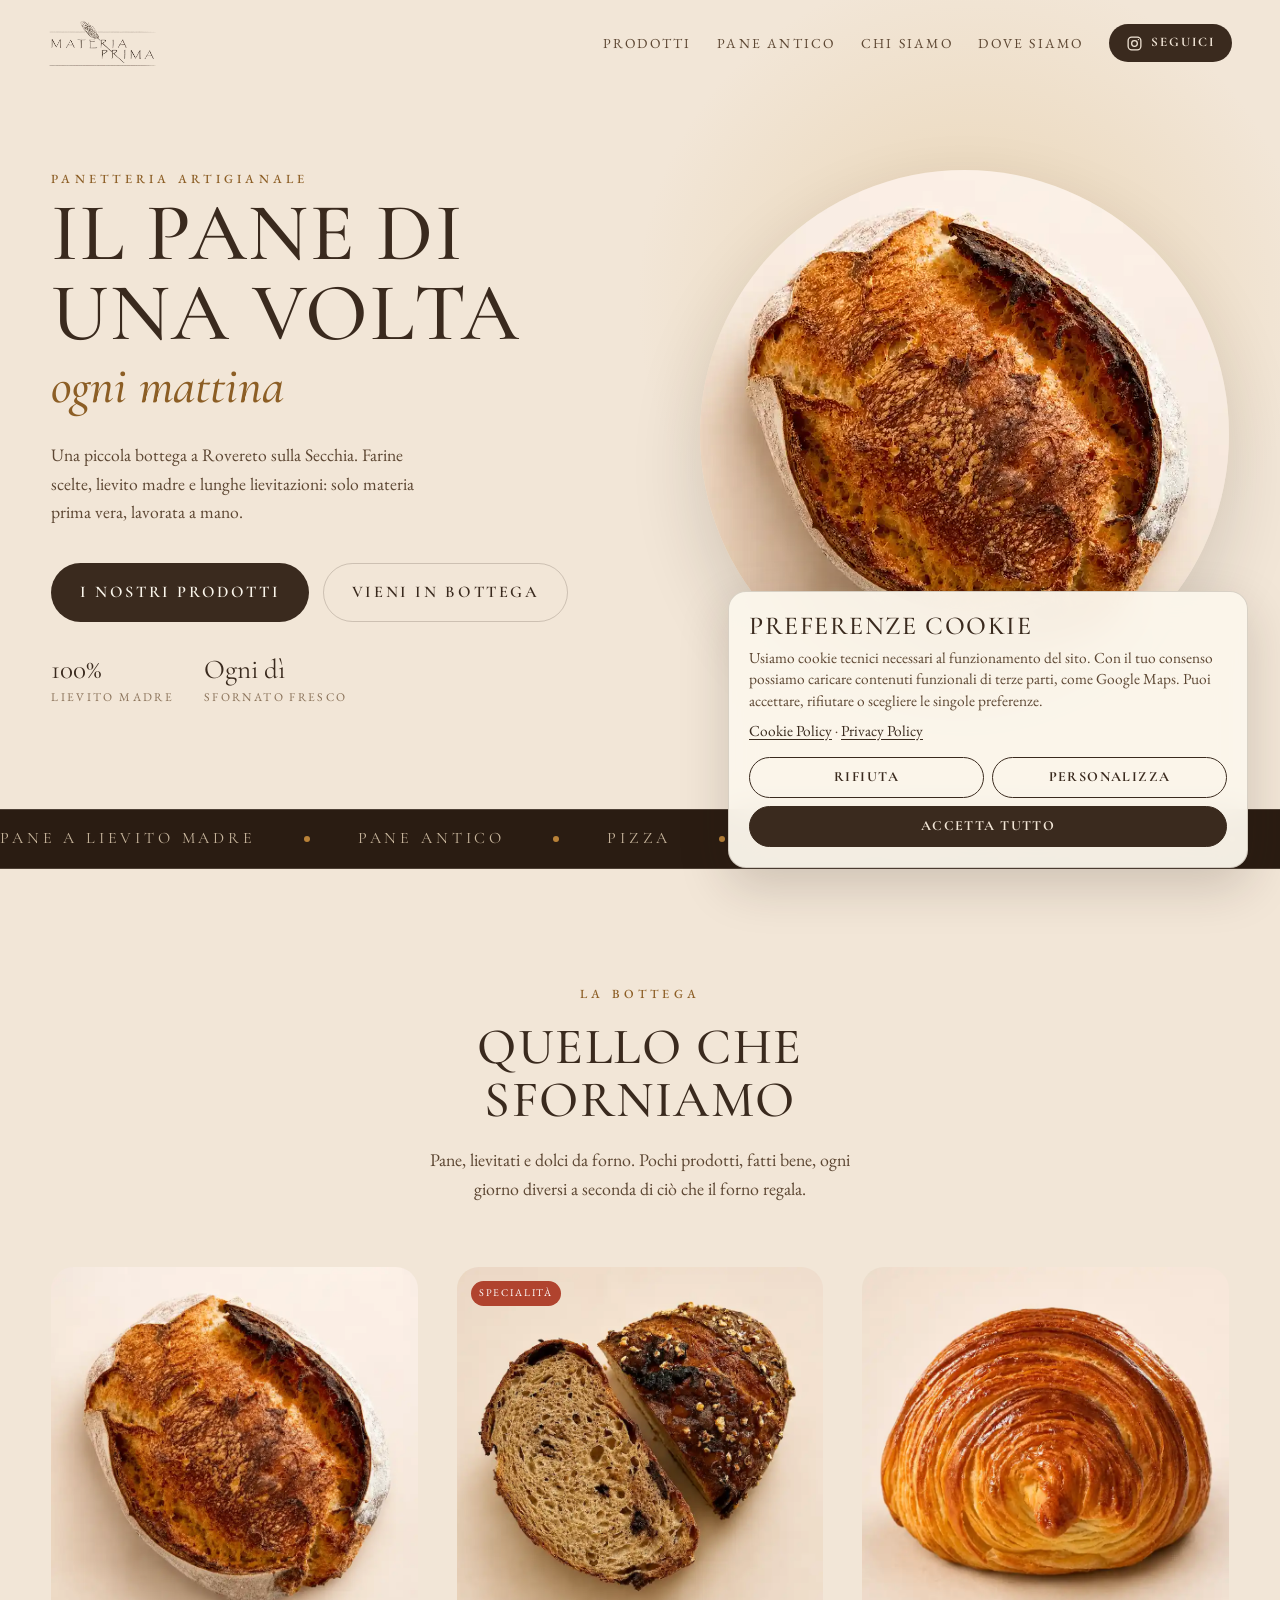
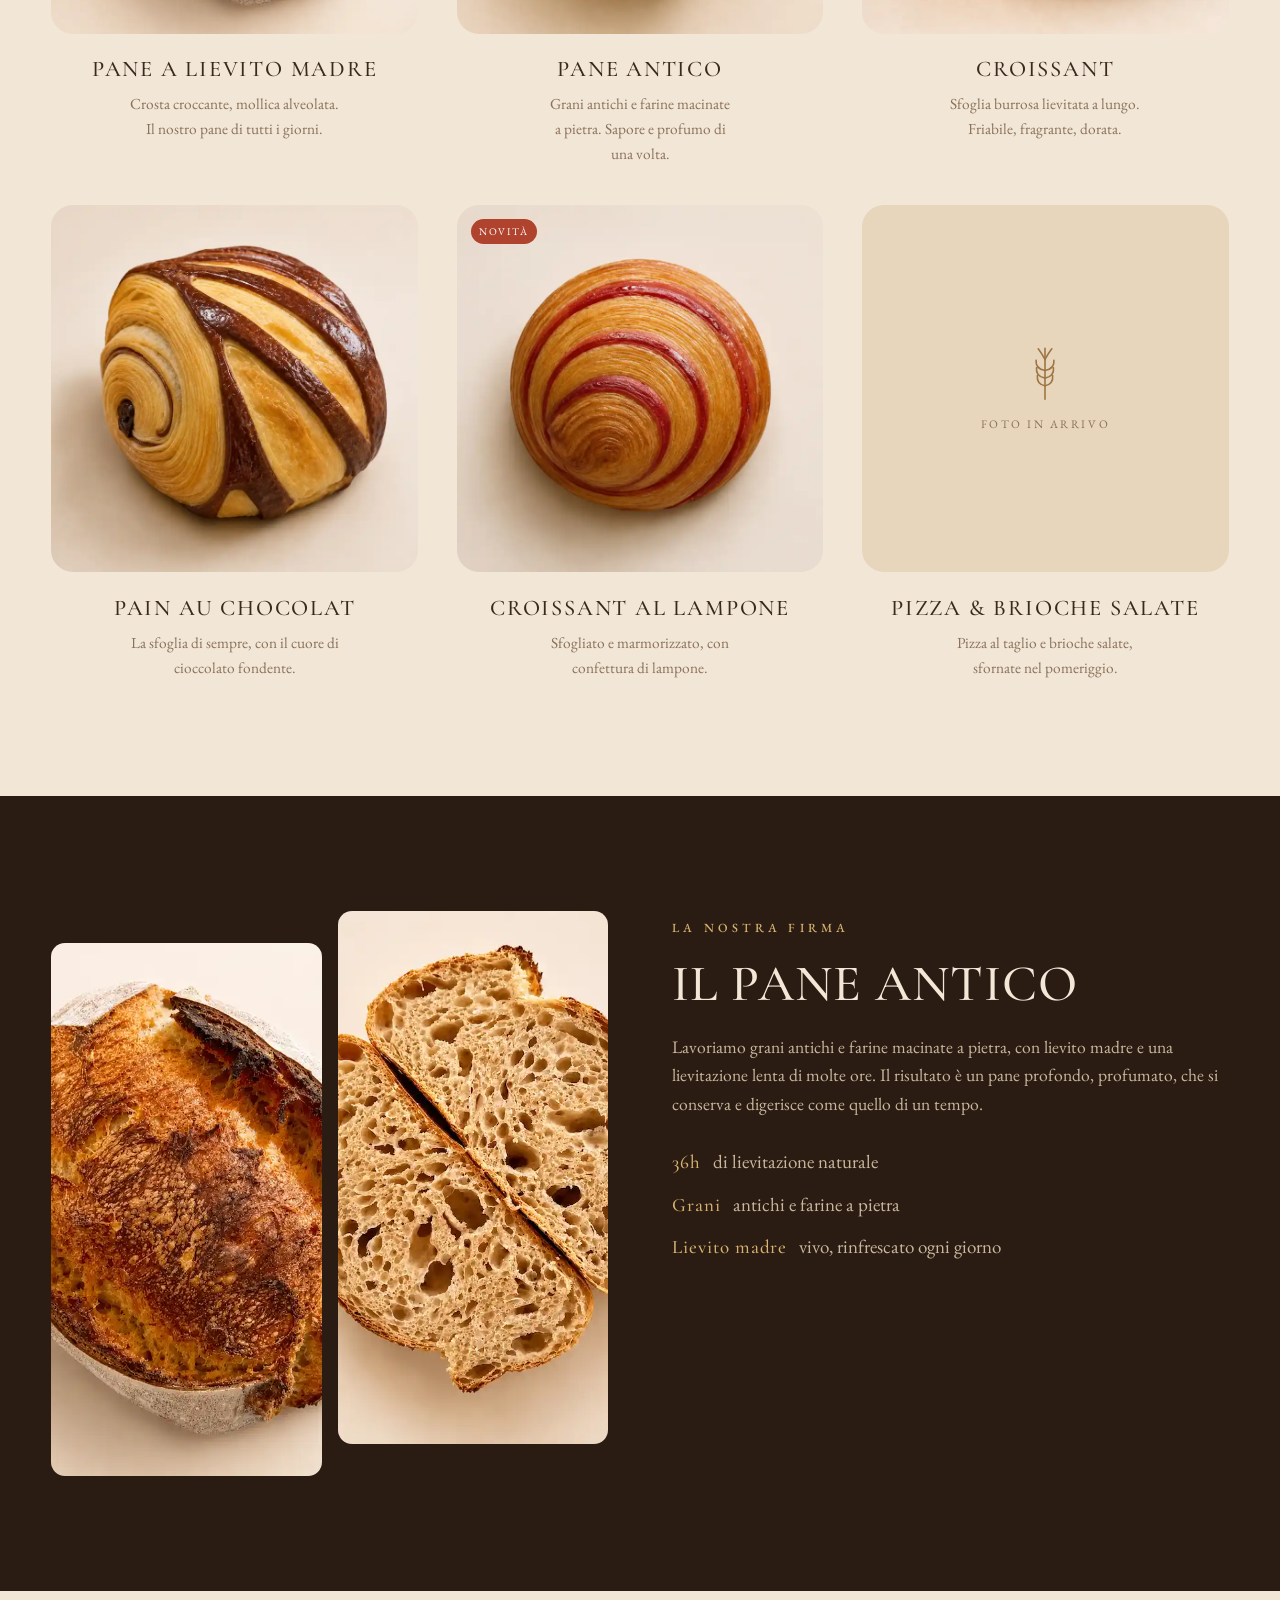
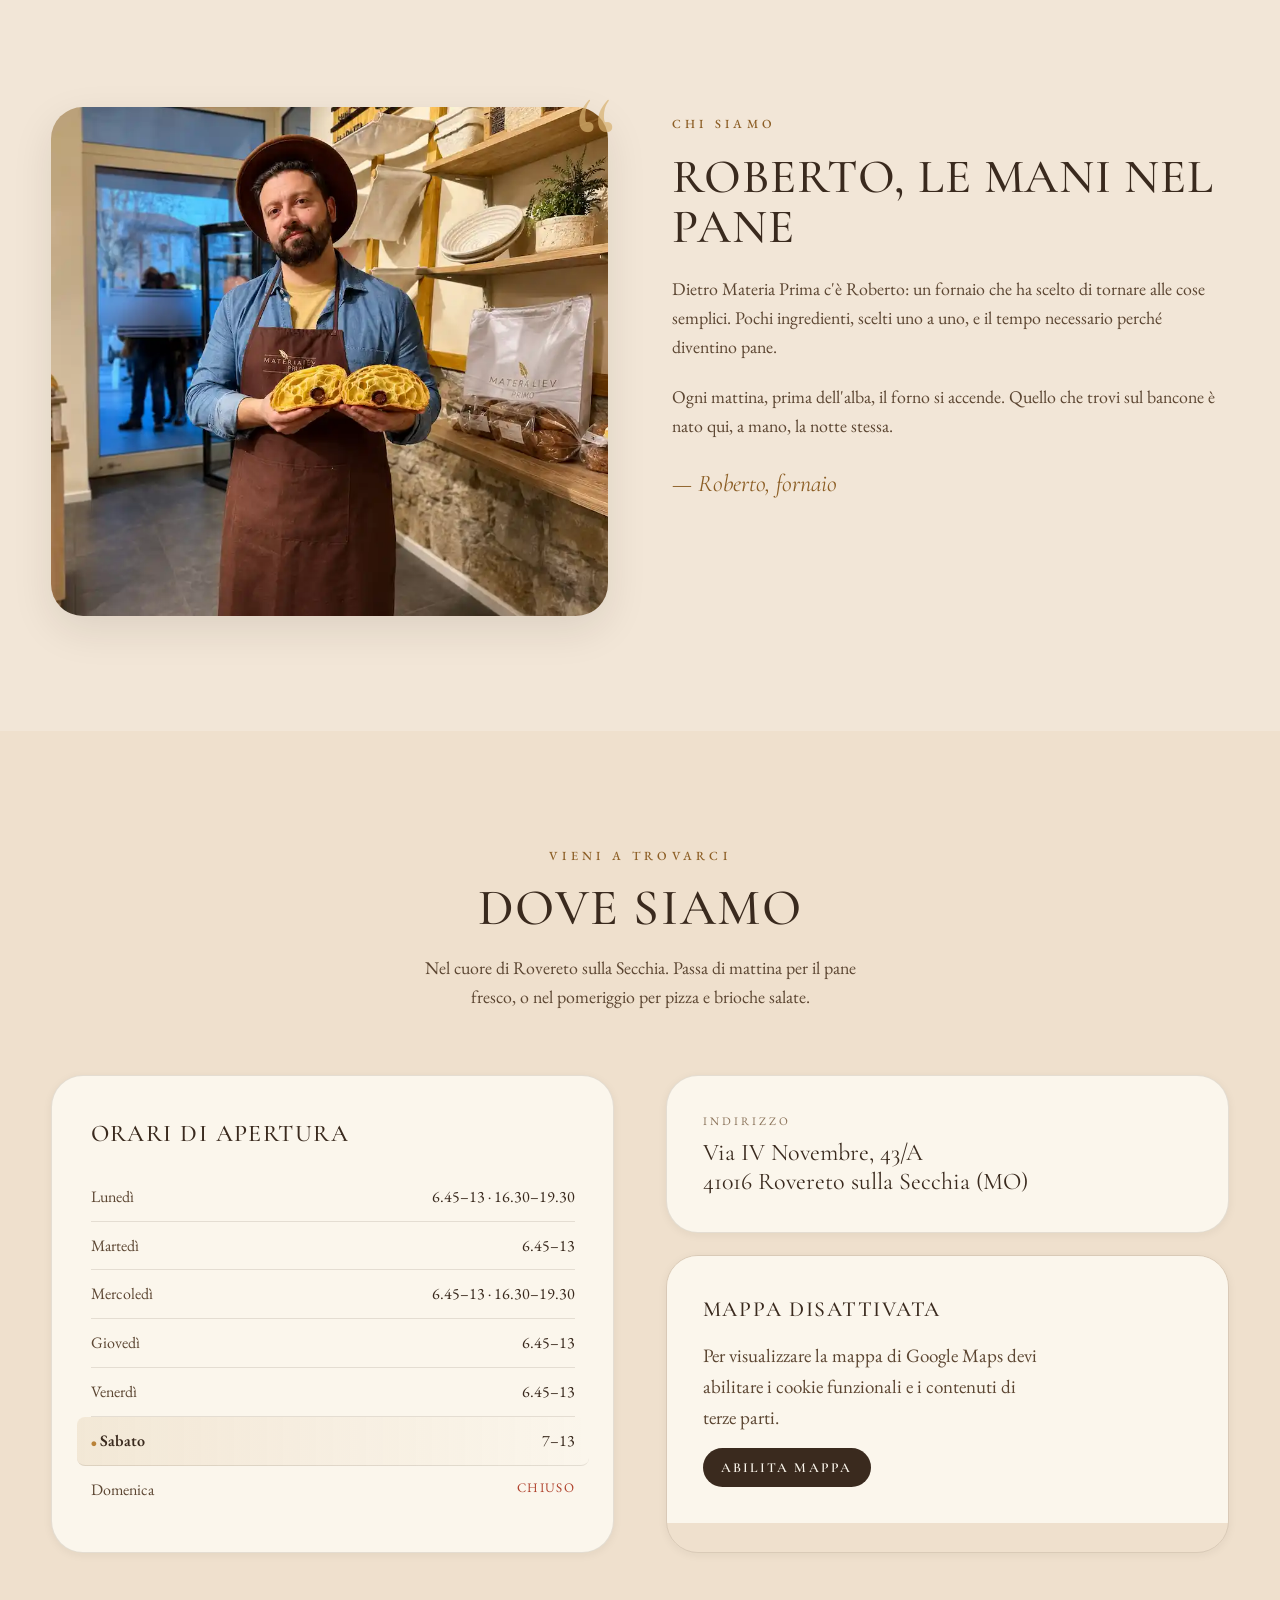
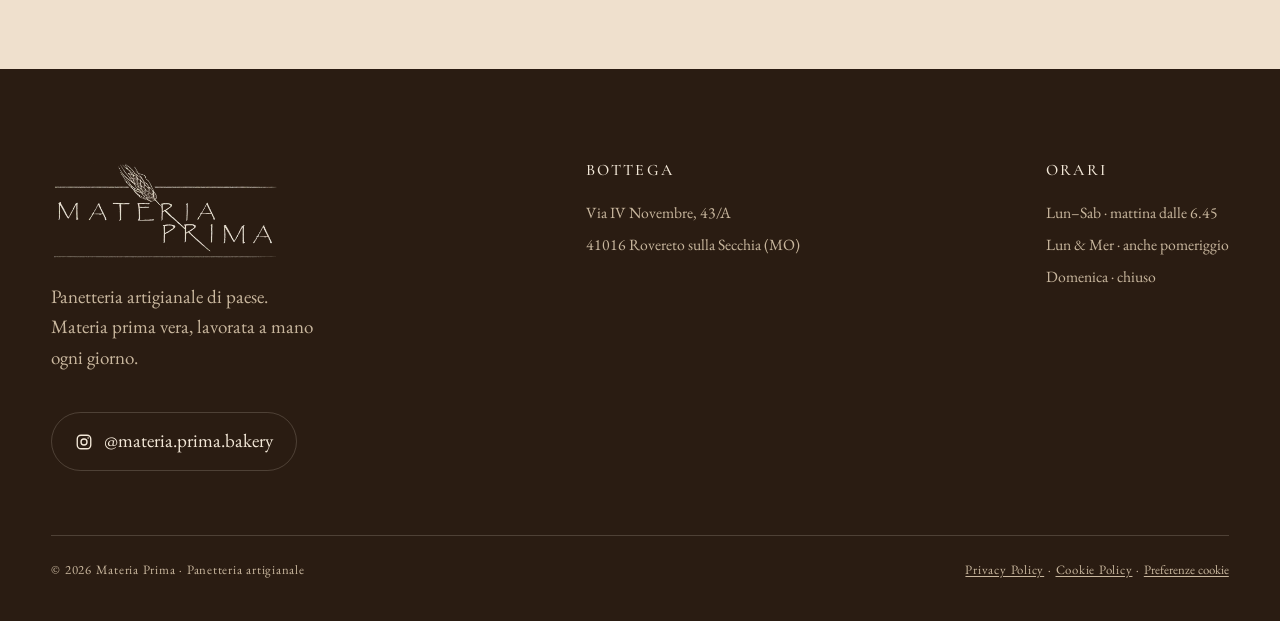
==== commit c7ac3d67: "Compatta banner cookie e aggiorna hero" ====
--- a/index.html
+++ b/index.html
@@ -544,7 +544,7 @@
   <div class="hero-glow" aria-hidden="true"></div>
   <div class="wrap hero-inner">
     <div class="hero-copy reveal">
-      <span class="eyebrow">Panetteria artigianale · dal 2023</span>
+      <span class="eyebrow">Panetteria artigianale</span>
       <h1>Il pane di una volta <span class="it">ogni mattina</span></h1>
       <p class="lede">Una piccola bottega a Rovereto sulla Secchia. Farine scelte, lievito madre e lunghe lievitazioni: solo materia prima vera, lavorata a mano.</p>
       <div class="hero-cta">
@@ -552,7 +552,6 @@
         <a class="btn btn-outline" href="#dove">Vieni in bottega</a>
       </div>
       <div class="hero-meta">
-        <div class="m"><div class="k">2023</div><div class="l">dal</div></div>
         <div class="m"><div class="k">100%</div><div class="l">lievito madre</div></div>
         <div class="m"><div class="k">Ogni dì</div><div class="l">sfornato fresco</div></div>
       </div>
--- a/cookie-consent.css
+++ b/cookie-consent.css
@@ -18,20 +18,19 @@
 
 .cookie-banner {
   position: fixed;
-  left: clamp(14px,3vw,32px);
   right: clamp(14px,3vw,32px);
   bottom: clamp(14px,3vw,32px);
   z-index: 200;
   display: none;
-  grid-template-columns: 1fr auto;
-  gap: 22px;
-  align-items: end;
-  max-width: 1080px;
-  margin-inline: auto;
-  padding: clamp(20px,2.6vw,30px);
+  grid-template-columns: 1fr;
+  gap: 14px;
+  align-items: stretch;
+  width: min(520px, calc(50vw - 32px));
+  max-width: calc(100vw - 28px);
+  padding: 20px;
   background: rgba(251,246,236,.96);
   border: 1px solid var(--cc-hair);
-  border-radius: 22px;
+  border-radius: 18px;
   box-shadow: var(--cc-shadow);
   backdrop-filter: blur(16px) saturate(140%);
   -webkit-backdrop-filter: blur(16px) saturate(140%);
@@ -53,13 +52,13 @@
   margin: 0;
 }
 
-.cookie-banner h2 { font-size: clamp(1.45rem,3vw,2rem); }
+.cookie-banner h2 { font-size: clamp(1.28rem,2.2vw,1.62rem); }
 .cookie-banner p,
 .cookie-modal p {
-  margin: .7rem 0 0;
+  margin: .5rem 0 0;
   color: var(--cc-ink-2);
-  font-size: 1rem;
-  line-height: 1.5;
+  font-size: .96rem;
+  line-height: 1.42;
 }
 
 .cookie-banner a,
@@ -69,10 +68,10 @@
 }
 
 .cookie-actions {
-  display: flex;
-  flex-wrap: wrap;
-  justify-content: flex-end;
-  gap: 10px;
+  display: grid;
+  grid-template-columns: 1fr 1fr;
+  justify-content: stretch;
+  gap: 8px;
 }
 
 .cookie-btn,
@@ -84,21 +83,23 @@
   display: inline-flex;
   align-items: center;
   justify-content: center;
-  min-height: 44px;
-  padding: .72em 1.1em;
+  min-height: 40px;
+  padding: .58em .82em;
   border: 1px solid var(--cc-ink);
   border-radius: 999px;
   background: transparent;
   color: var(--cc-ink);
   cursor: pointer;
   font-family: var(--cc-display);
+  font-size: .88rem;
   font-weight: 700;
-  letter-spacing: .12em;
+  letter-spacing: .1em;
   text-transform: uppercase;
   text-decoration: none;
 }
 
 .cookie-btn.primary {
+  grid-column: 1 / -1;
   background: var(--cc-ink);
   color: var(--cc-paper);
 }
@@ -252,17 +253,57 @@
 
 @media (max-width: 760px) {
   .cookie-banner {
-    grid-template-columns: 1fr;
-    align-items: stretch;
-  }
-
-  .cookie-actions,
+    left: 10px;
+    right: 10px;
+    bottom: 10px;
+    width: auto;
+    gap: 12px;
+    padding: 16px;
+    border-radius: 16px;
+  }
+
+  .cookie-banner h2 {
+    font-size: 1.28rem;
+    letter-spacing: .08em;
+  }
+
+  .cookie-banner p {
+    margin-top: .45rem;
+    font-size: .94rem;
+    line-height: 1.32;
+  }
+
+  .cookie-banner p:first-of-type {
+    display: -webkit-box;
+    overflow: hidden;
+    -webkit-box-orient: vertical;
+    -webkit-line-clamp: 3;
+  }
+
+  .cookie-actions {
+    display: grid;
+    grid-template-columns: 1fr 1fr;
+    gap: 8px;
+    justify-content: stretch;
+  }
+
+  .cookie-banner .cookie-btn {
+    width: 100%;
+    min-height: 40px;
+    padding: .58em .72em;
+    font-size: .86rem;
+    letter-spacing: .09em;
+  }
+
+  .cookie-banner .cookie-btn.primary {
+    grid-column: 1 / -1;
+  }
+
   .cookie-modal-actions {
     justify-content: stretch;
   }
 
-  .cookie-btn {
+  .cookie-modal-actions .cookie-btn {
     width: 100%;
   }
 }
-
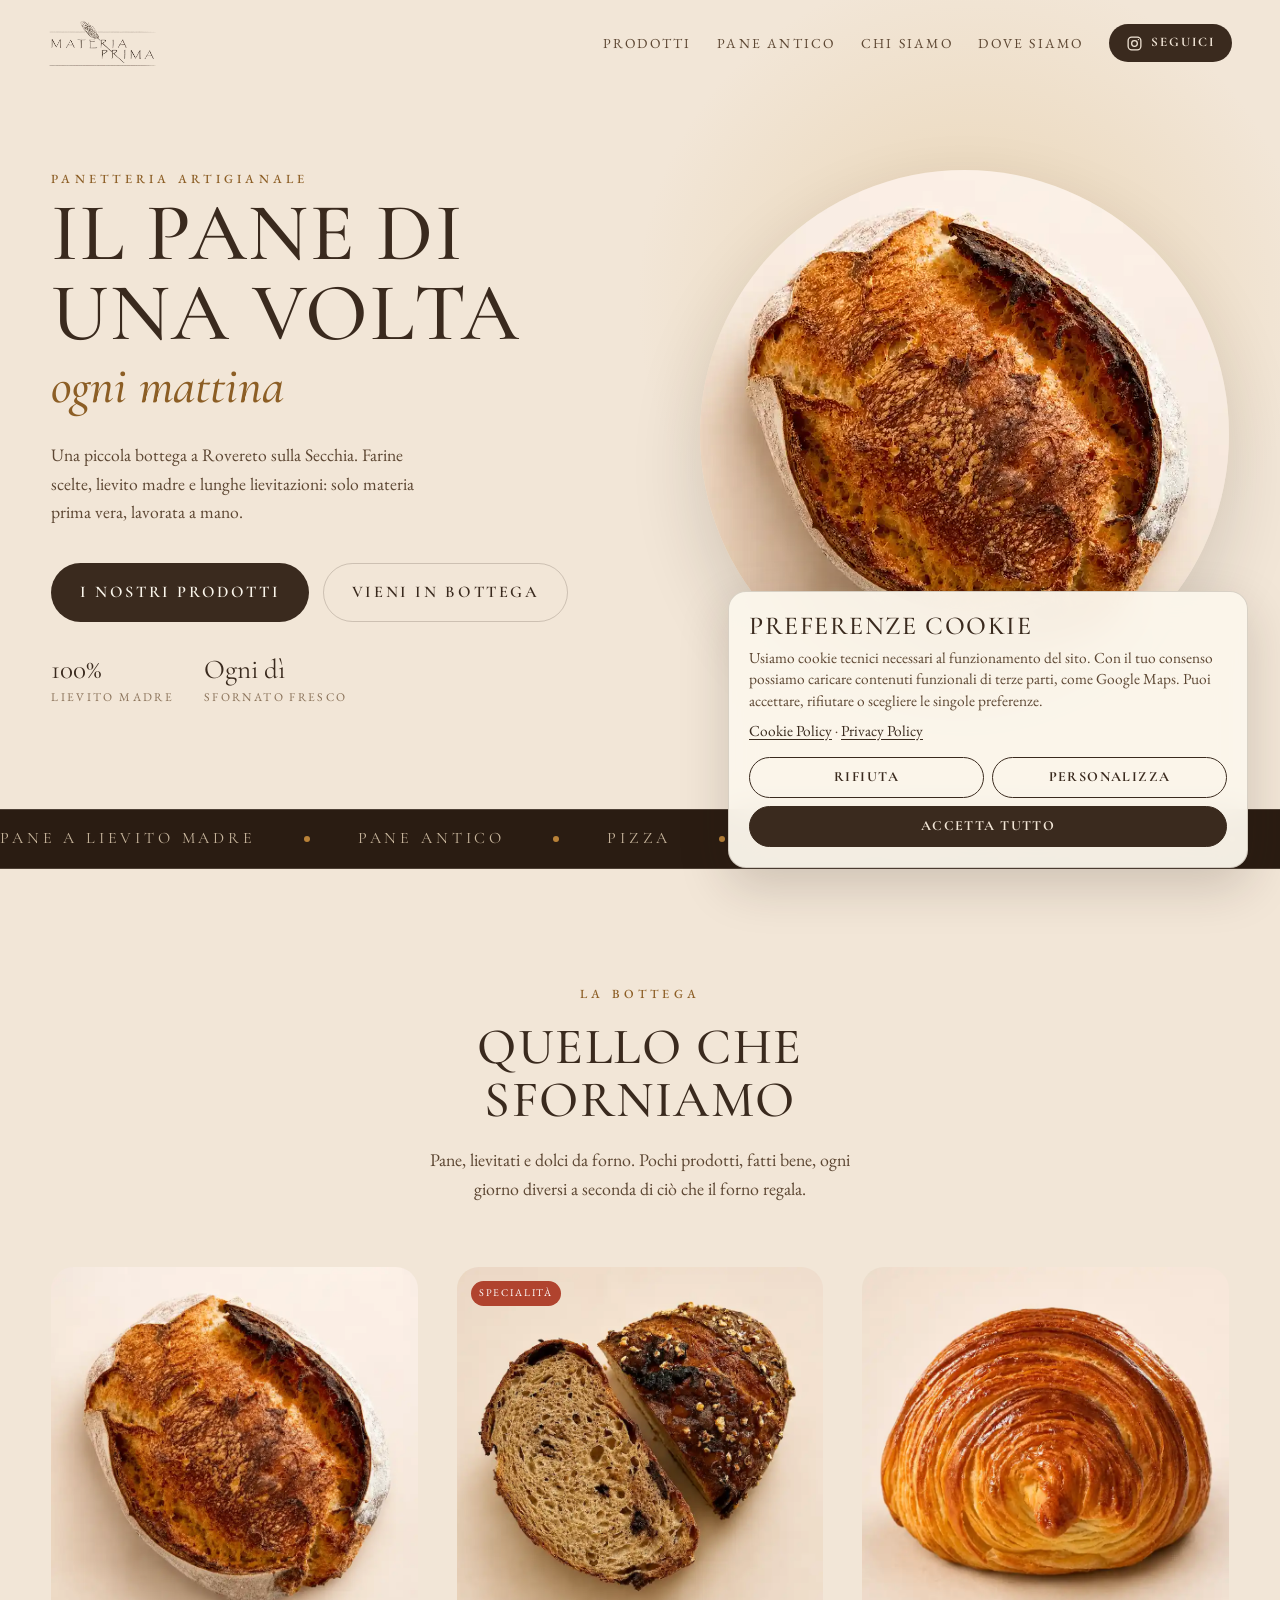
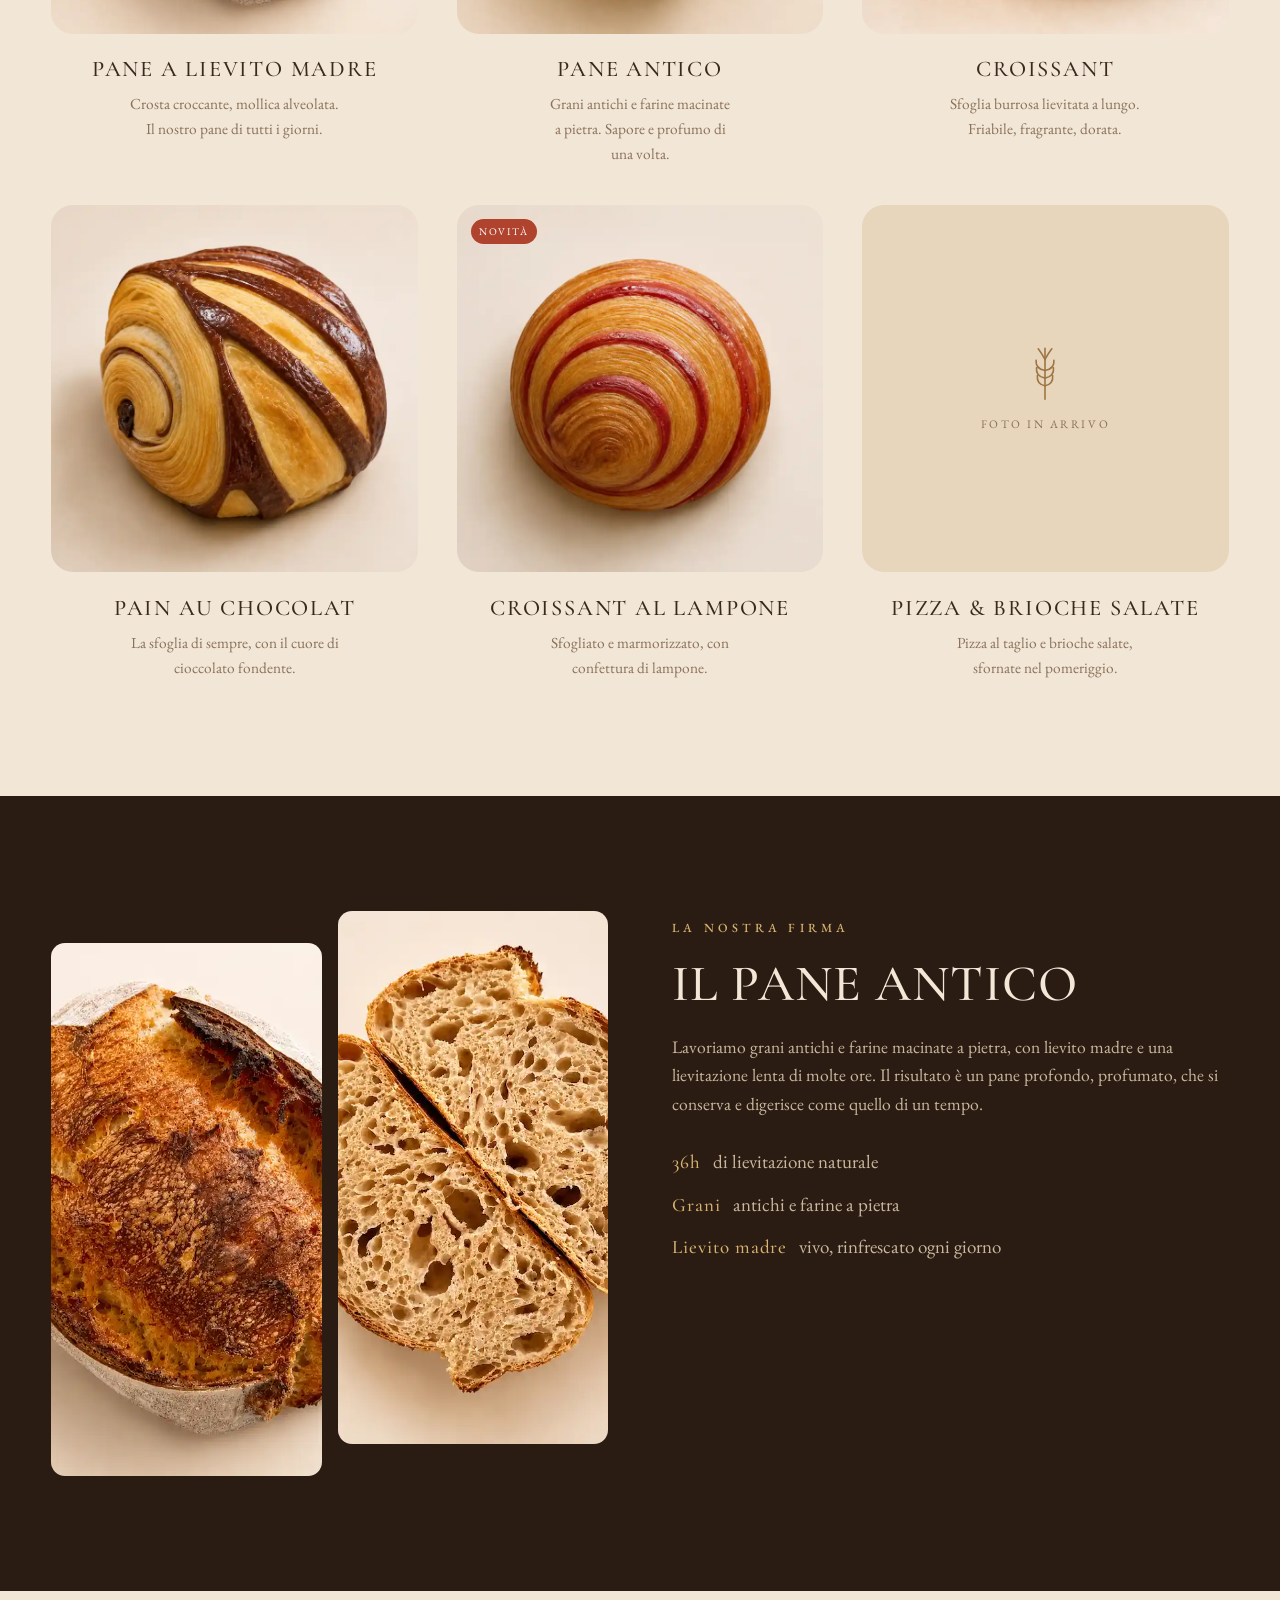
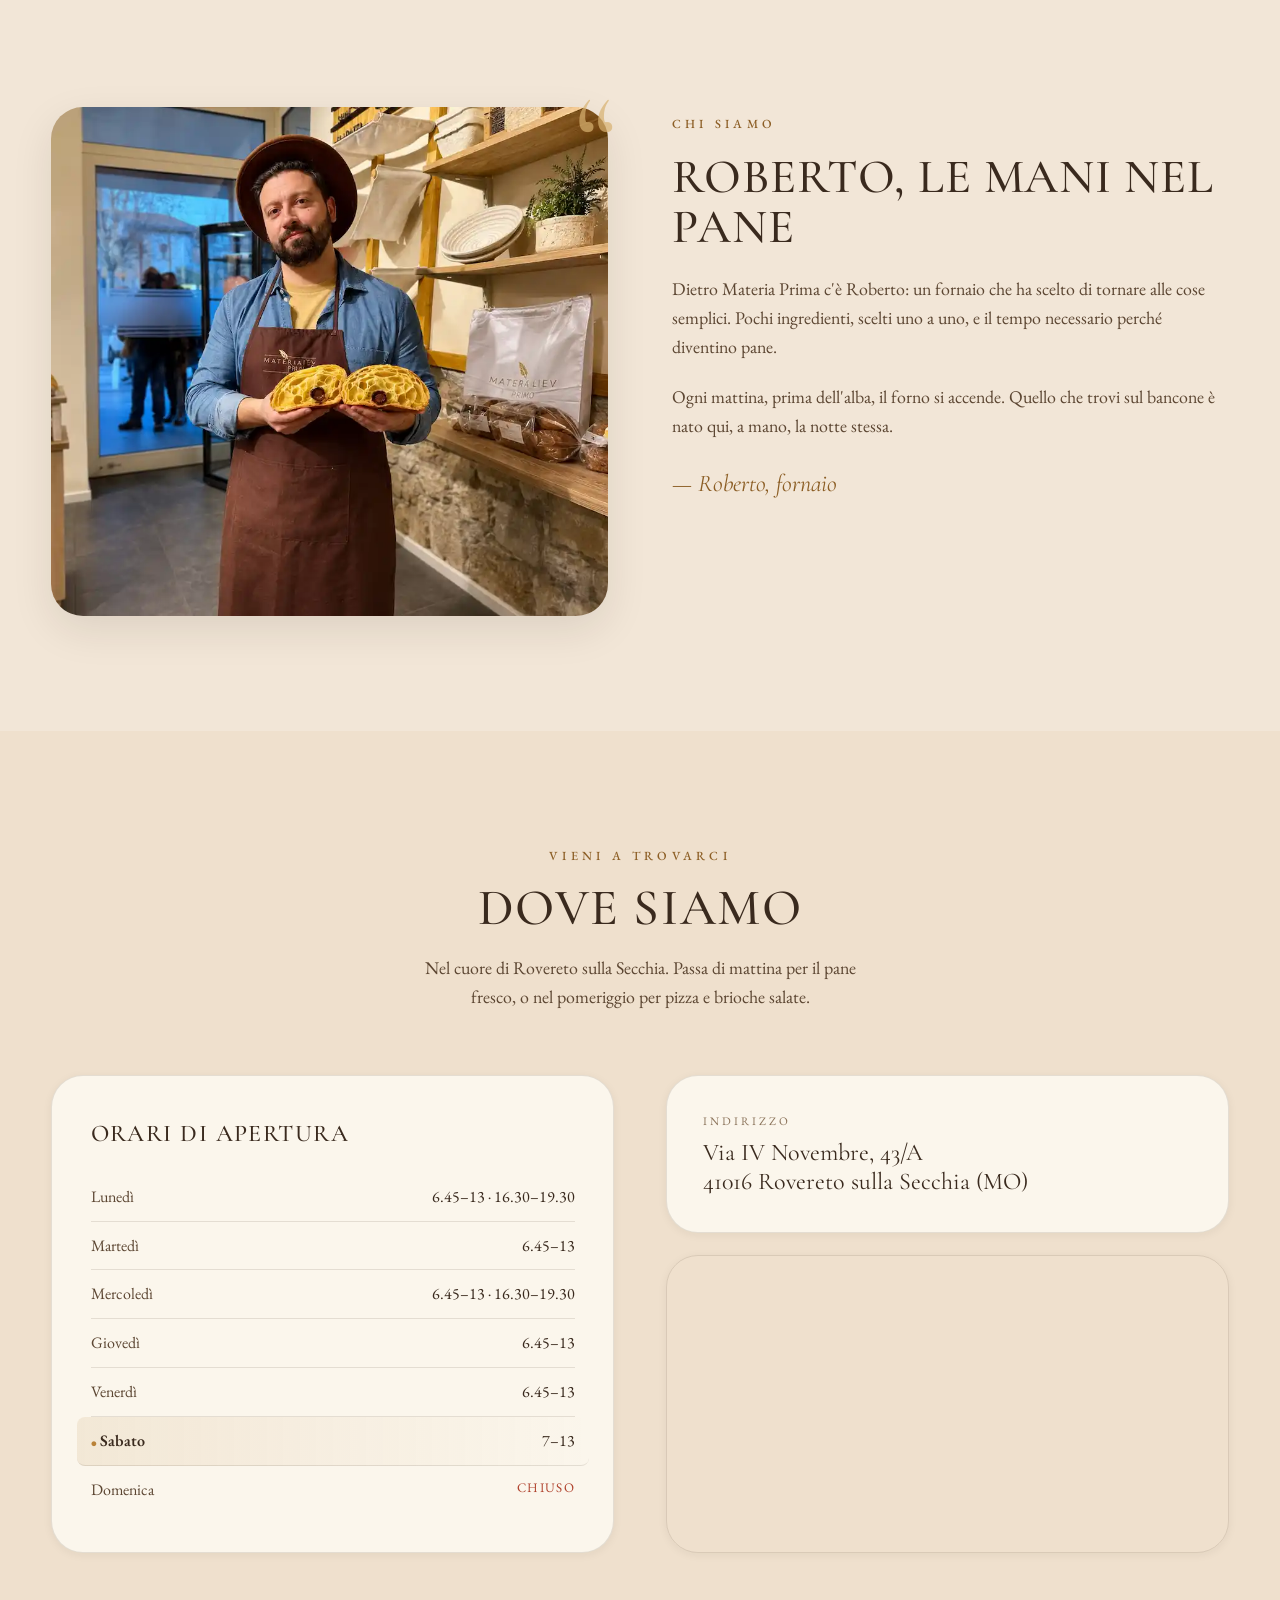
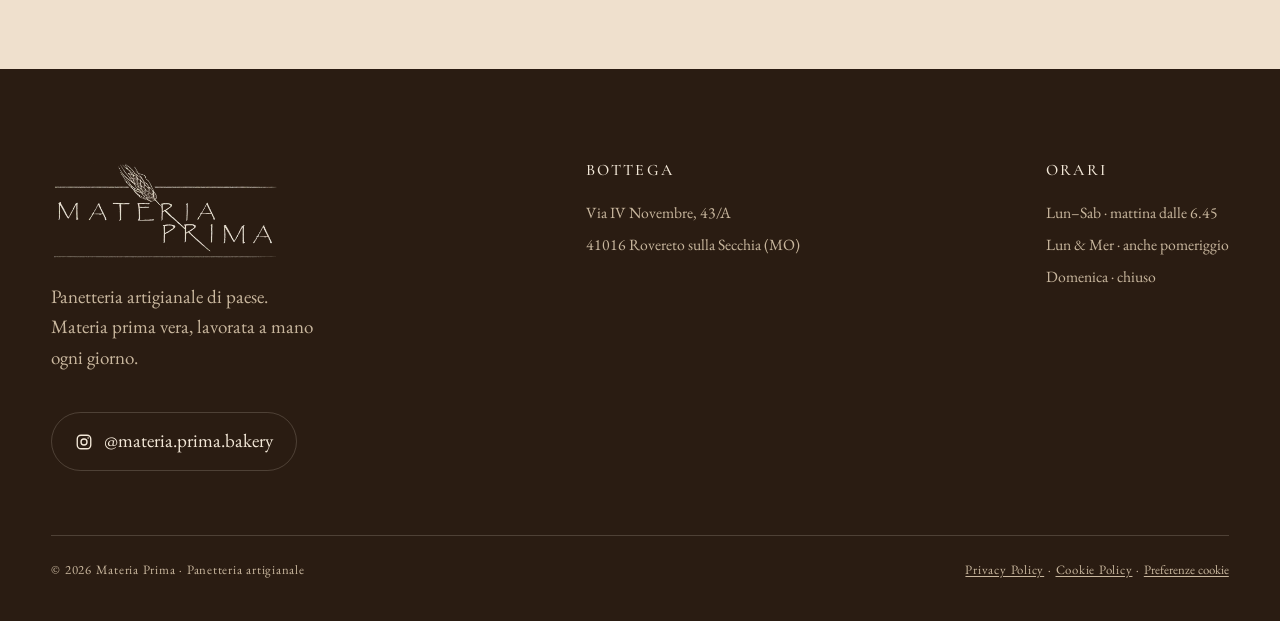
==== commit 1139b1d7: "Rimuove pulsante Cookie fisso e mostra mappa senza consenso - Elimina il trigger cookie in sovrimpre" ====
--- a/index.html
+++ b/index.html
@@ -704,15 +704,9 @@
           <iframe
             loading="lazy"
             title="Mappa Materia Prima Bakery"
-            data-cookie-category="functional"
-            data-cookie-src="https://maps.google.com/maps?q=Via%20IV%20Novembre%2043%2FA%20Rovereto%20sulla%20Secchia%20MO&t=&z=15&ie=UTF8&iwloc=&output=embed"
+            src="https://maps.google.com/maps?q=Via%20IV%20Novembre%2043%2FA%20Rovereto%20sulla%20Secchia%20MO&t=&z=15&ie=UTF8&iwloc=&output=embed"
             allowfullscreen>
           </iframe>
-          <div class="map-placeholder" data-cookie-placeholder="functional">
-            <h3>Mappa disattivata</h3>
-            <p>Per visualizzare la mappa di Google Maps devi abilitare i cookie funzionali e i contenuti di terze parti.</p>
-            <button class="btn" type="button" data-cookie-accept="functional">Abilita mappa</button>
-          </div>
         </div>
       </div>
     </div>
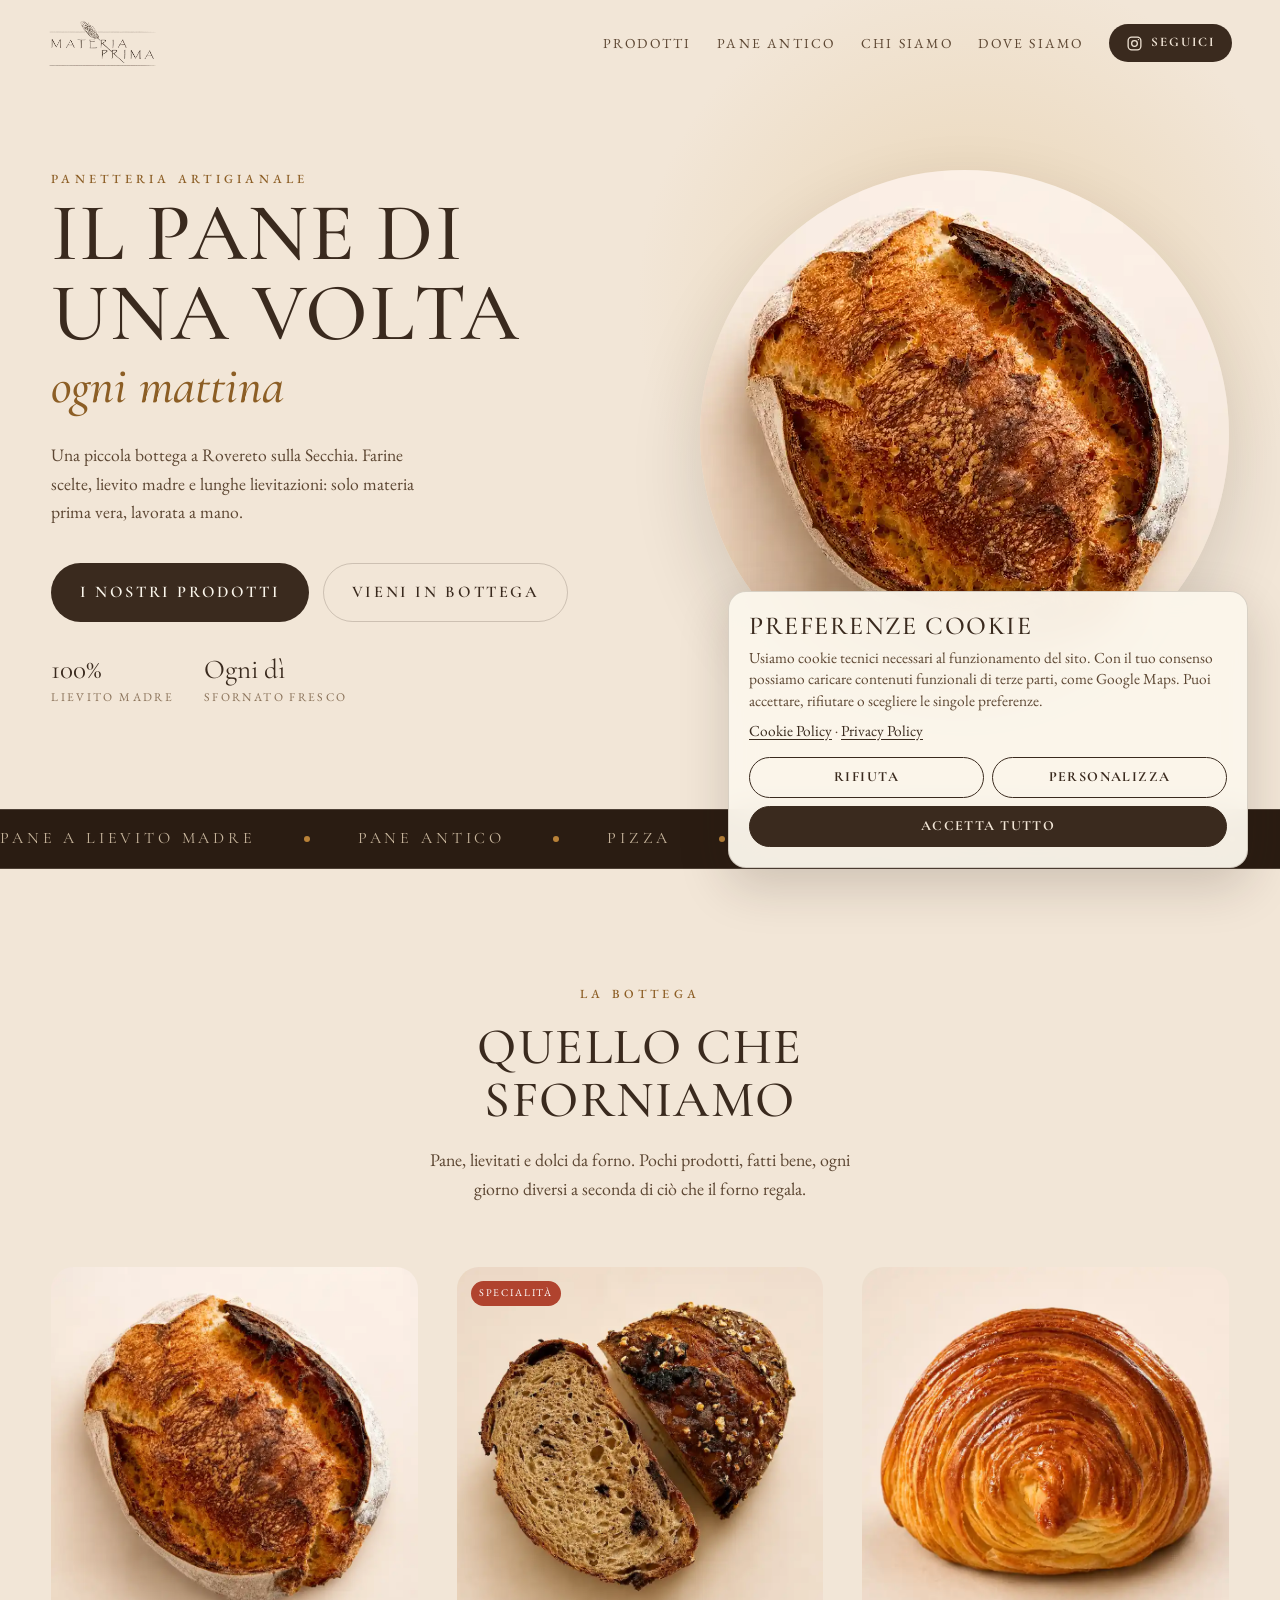
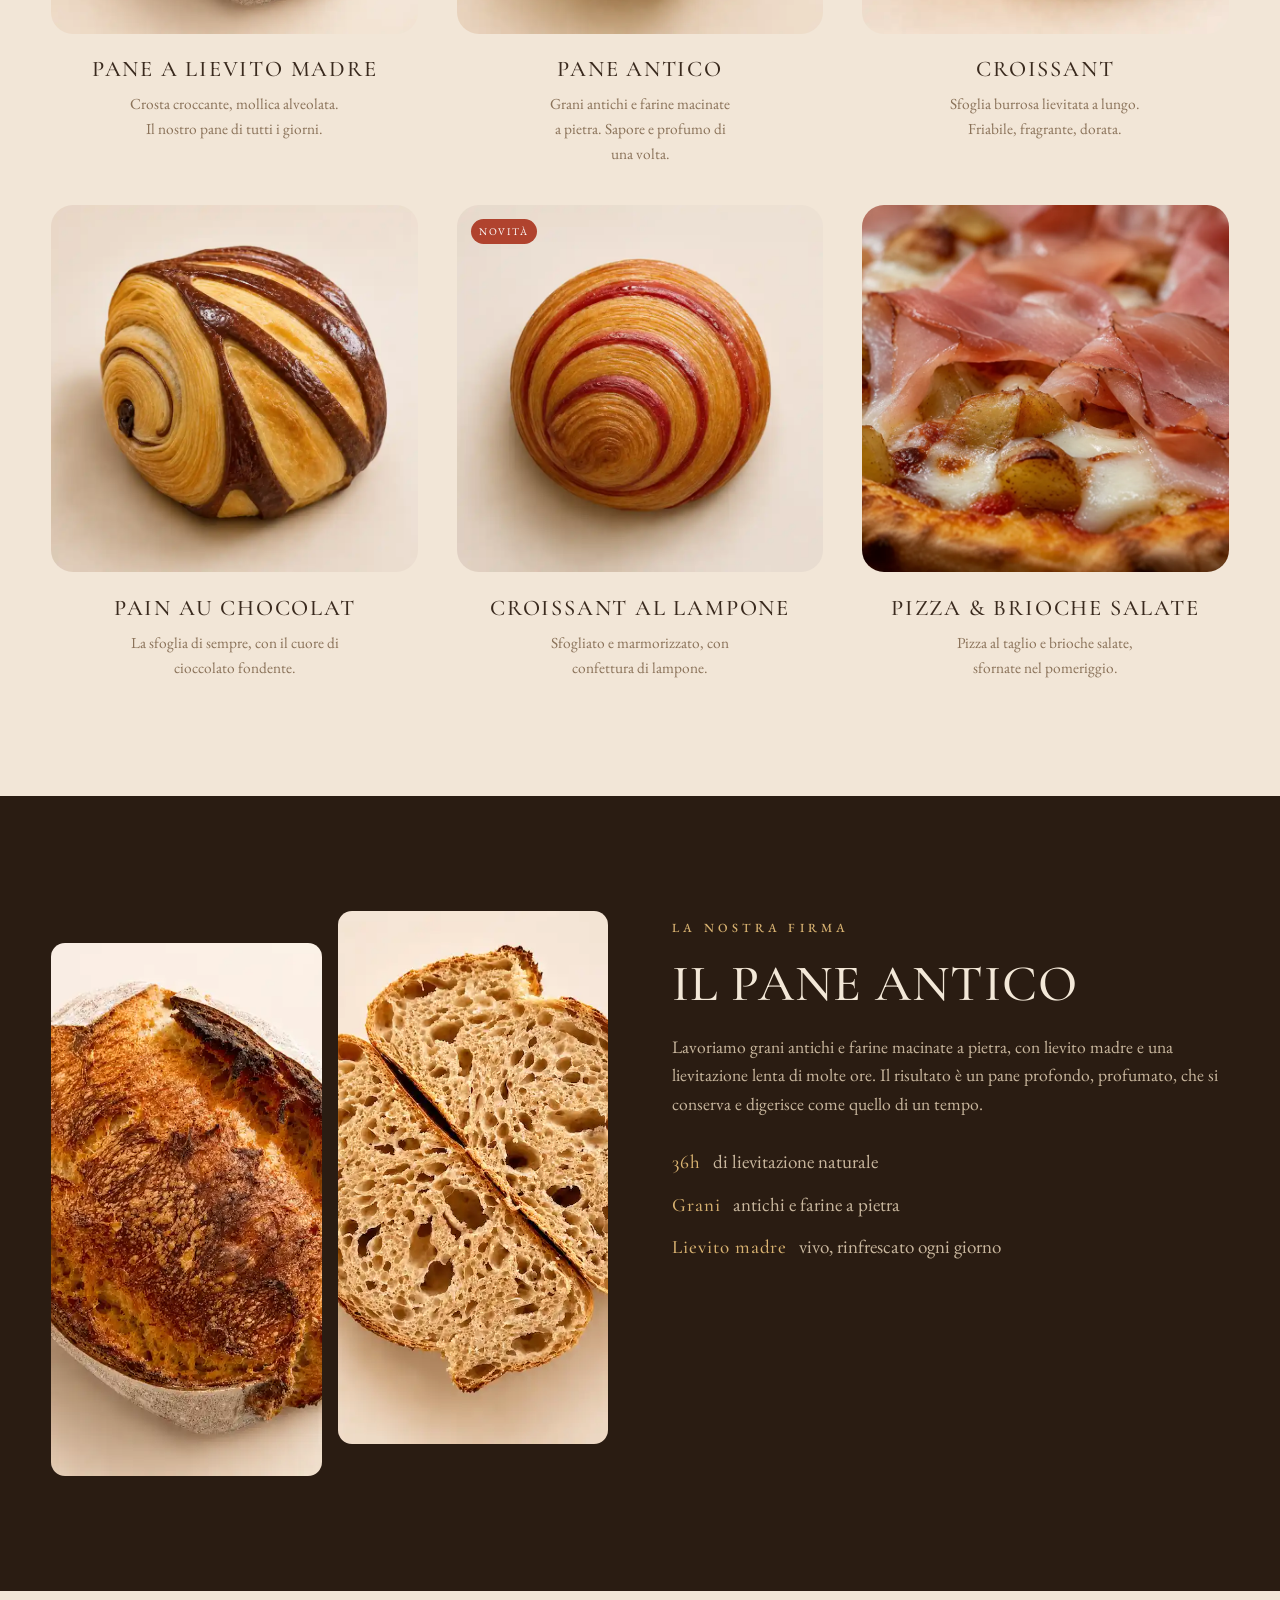
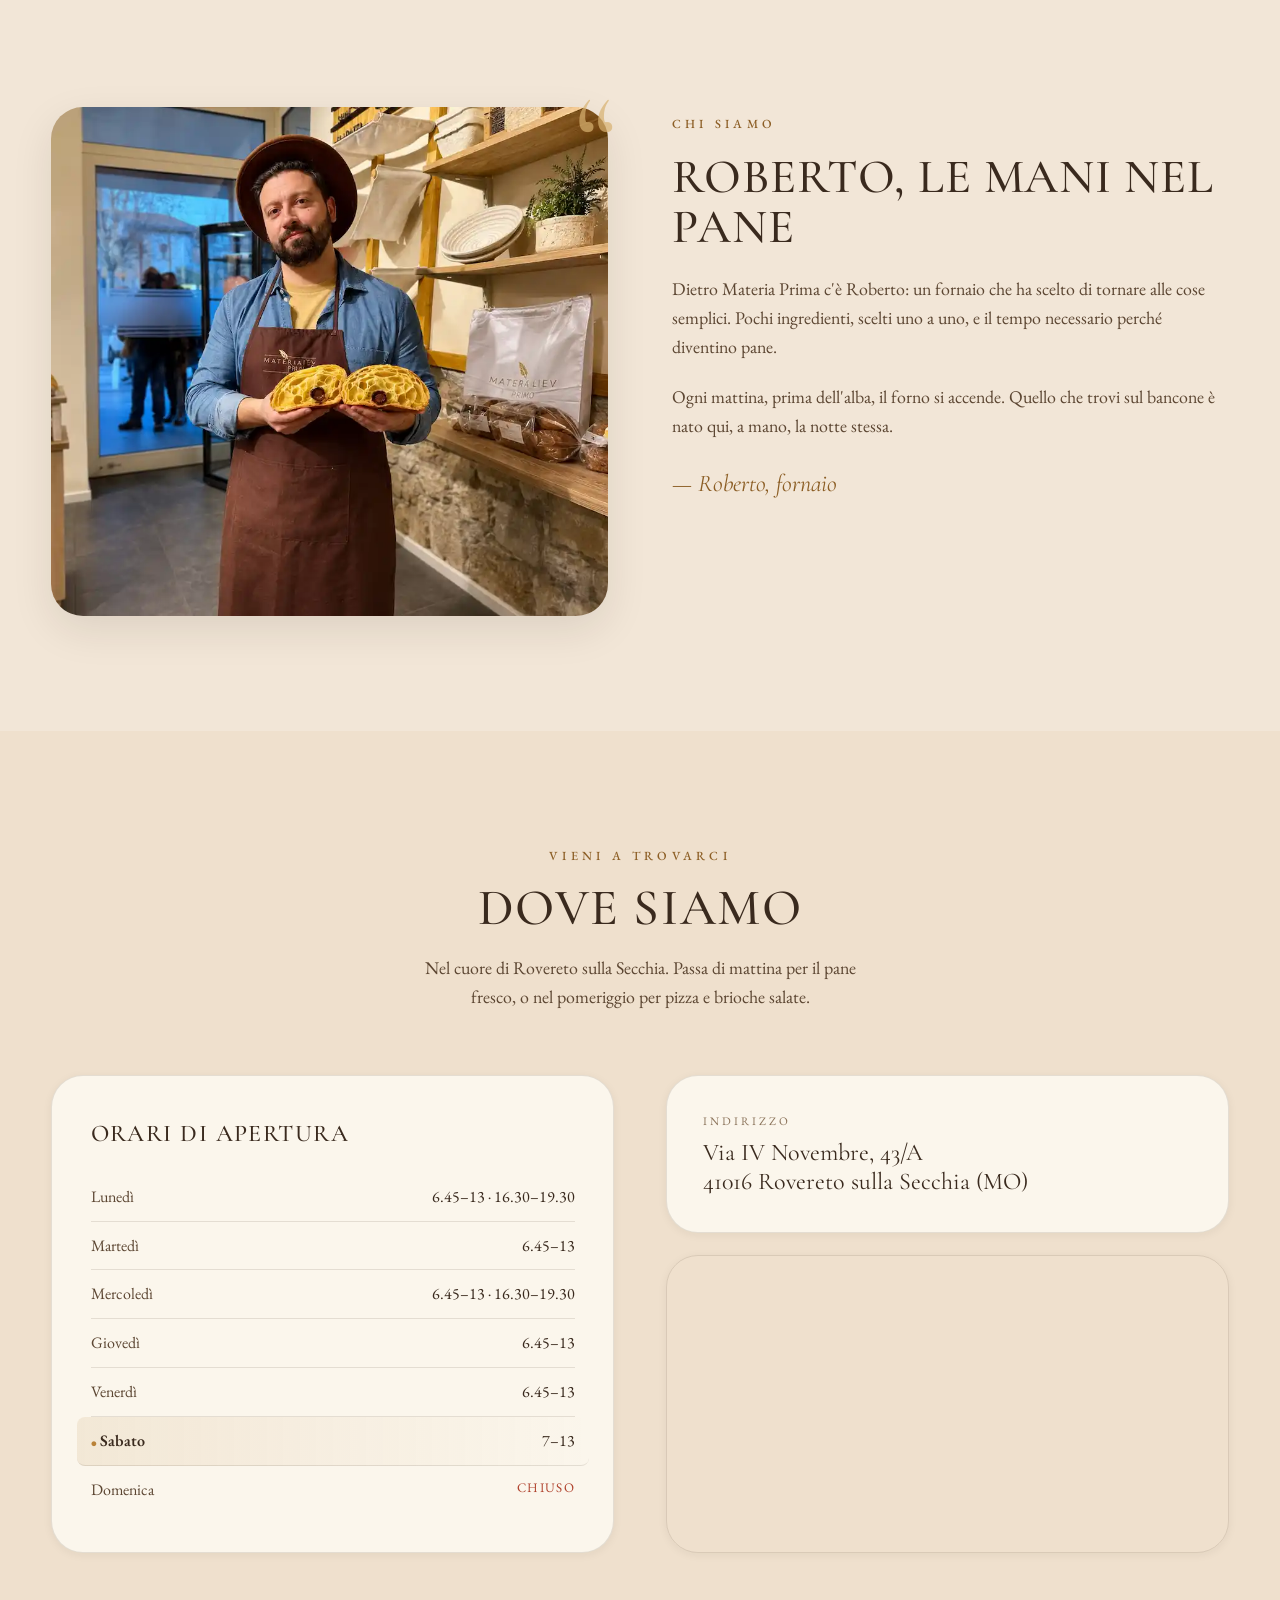
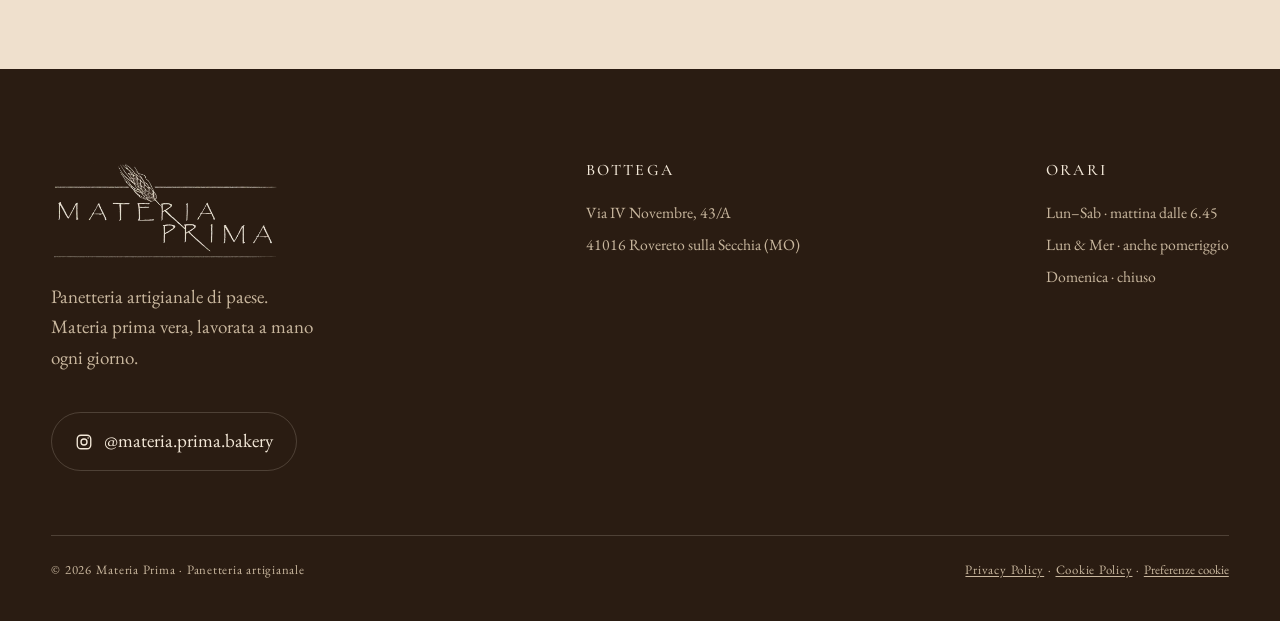
==== commit f36e4f3f: "Replace pizza and savoury brioche placeholder image" ====
--- a/index.html
+++ b/index.html
@@ -618,15 +618,8 @@
         <p>Sfogliato e marmorizzato, con confettura di lampone.</p>
       </article>
       <article class="prod reveal">
-        <div class="ph placeholder" role="img" aria-label="Pizza e brioche salate, foto in arrivo">
-          <svg viewBox="0 0 48 66" fill="none" stroke="currentColor" stroke-width="1.9" stroke-linecap="round" stroke-linejoin="round" aria-hidden="true">
-            <path d="M24 64 L24 23"/><path d="M24 22 L24 4"/>
-            <path d="M24 17 Q19.5 9 16 4.5"/><path d="M24 17 Q28.5 9 32 4.5"/>
-            <path d="M24 30 Q12.5 28 13.5 18"/><path d="M24 30 Q35.5 28 34.5 18"/>
-            <path d="M24 39 Q13 37 14 27"/><path d="M24 39 Q35 37 34 27"/>
-            <path d="M24 48 Q14 46 15 36"/><path d="M24 48 Q34 46 33 36"/>
-          </svg>
-          <span class="pl-txt">Foto in arrivo</span>
+        <div class="ph">
+          <img src="image-site-webp/Pizza e brioche salate.webp" alt="Pizza con prosciutto e patate" width="1200" height="800" loading="lazy">
         </div>
         <h3>Pizza &amp; brioche salate</h3>
         <p>Pizza al taglio e brioche salate, sfornate nel pomeriggio.</p>
